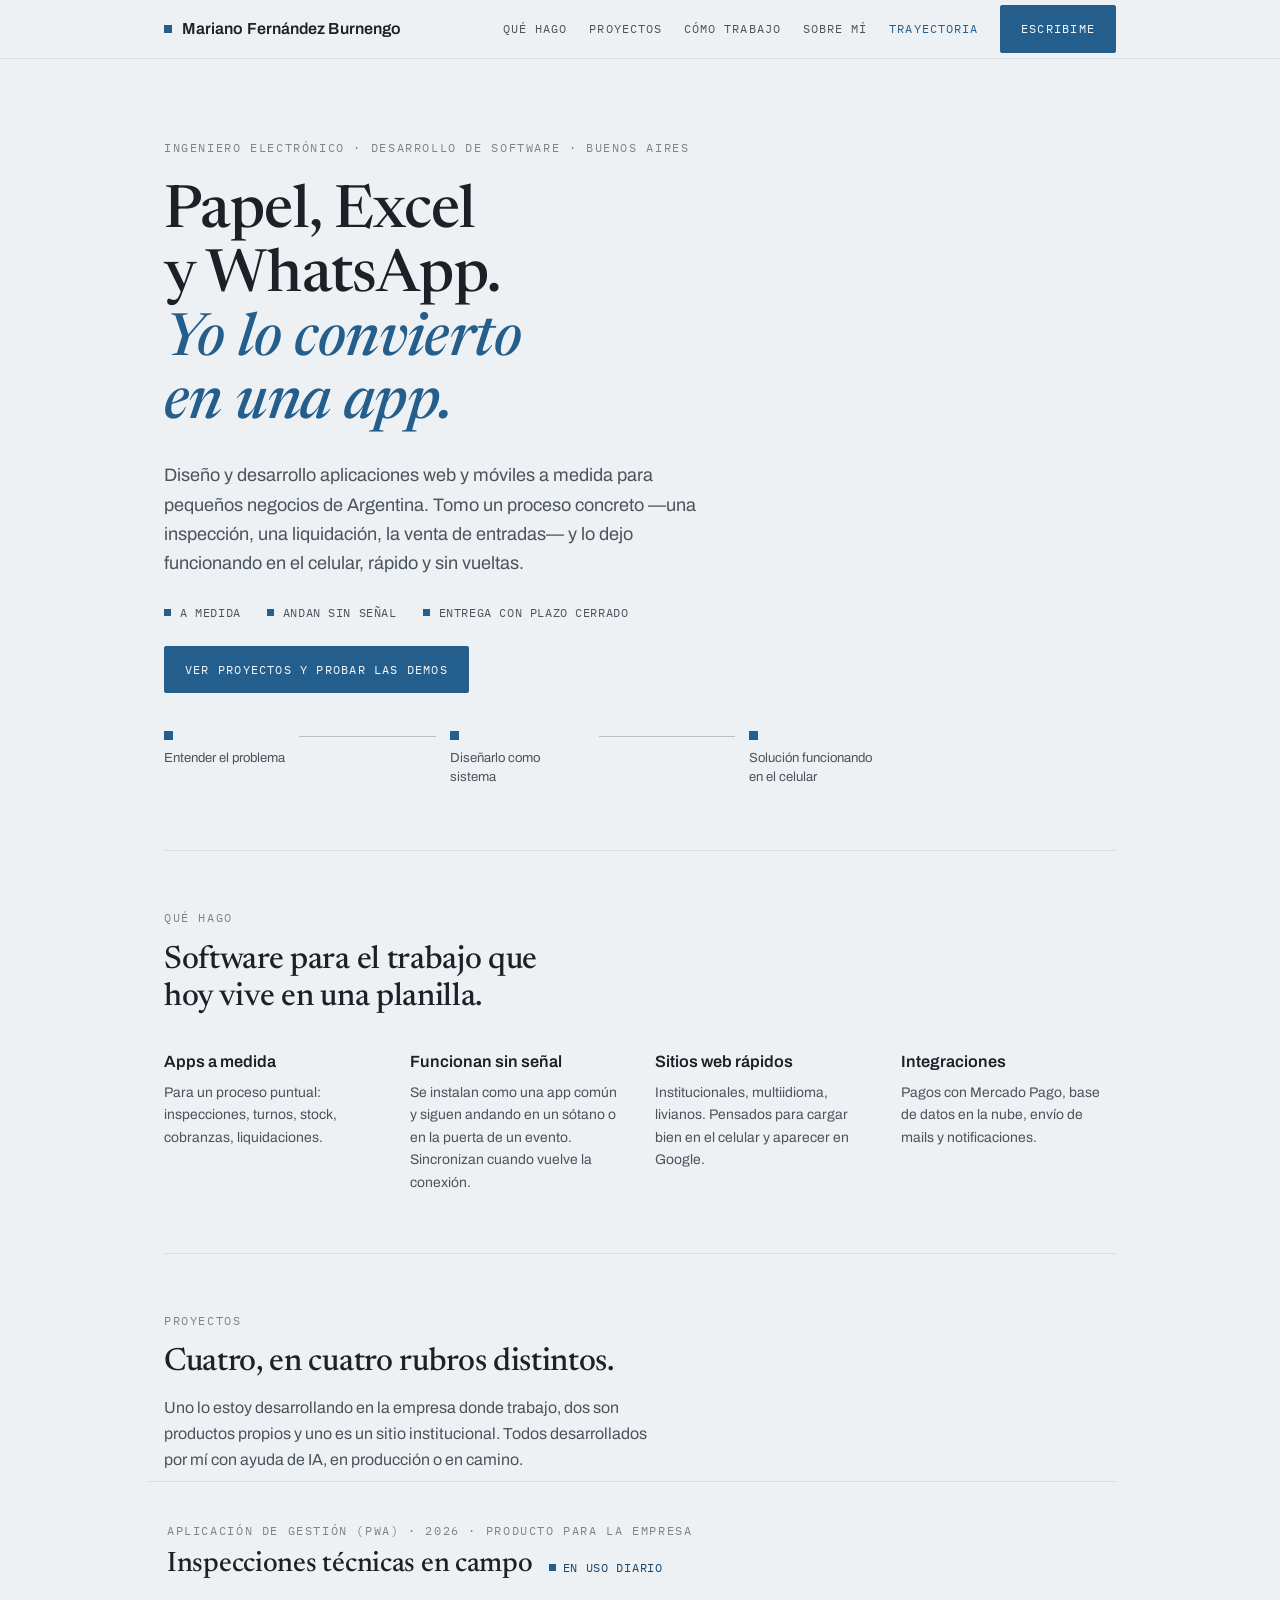
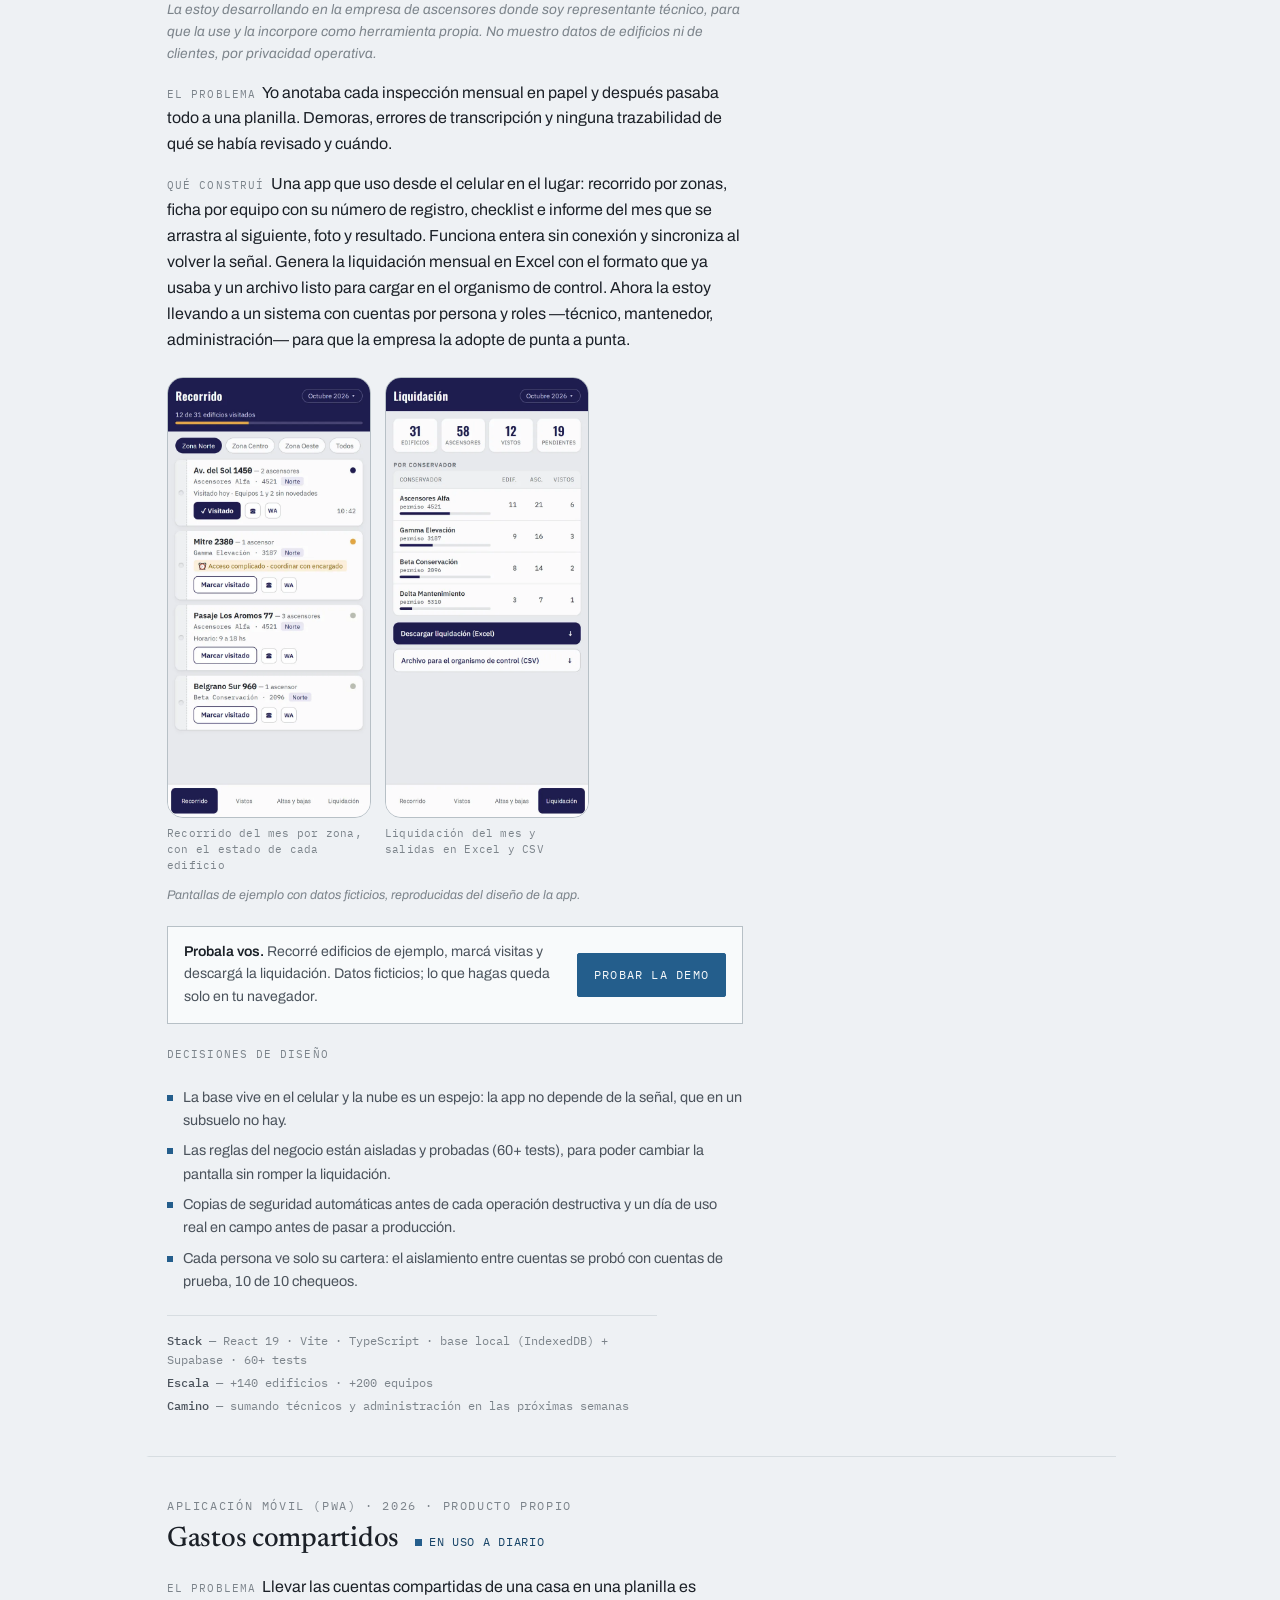
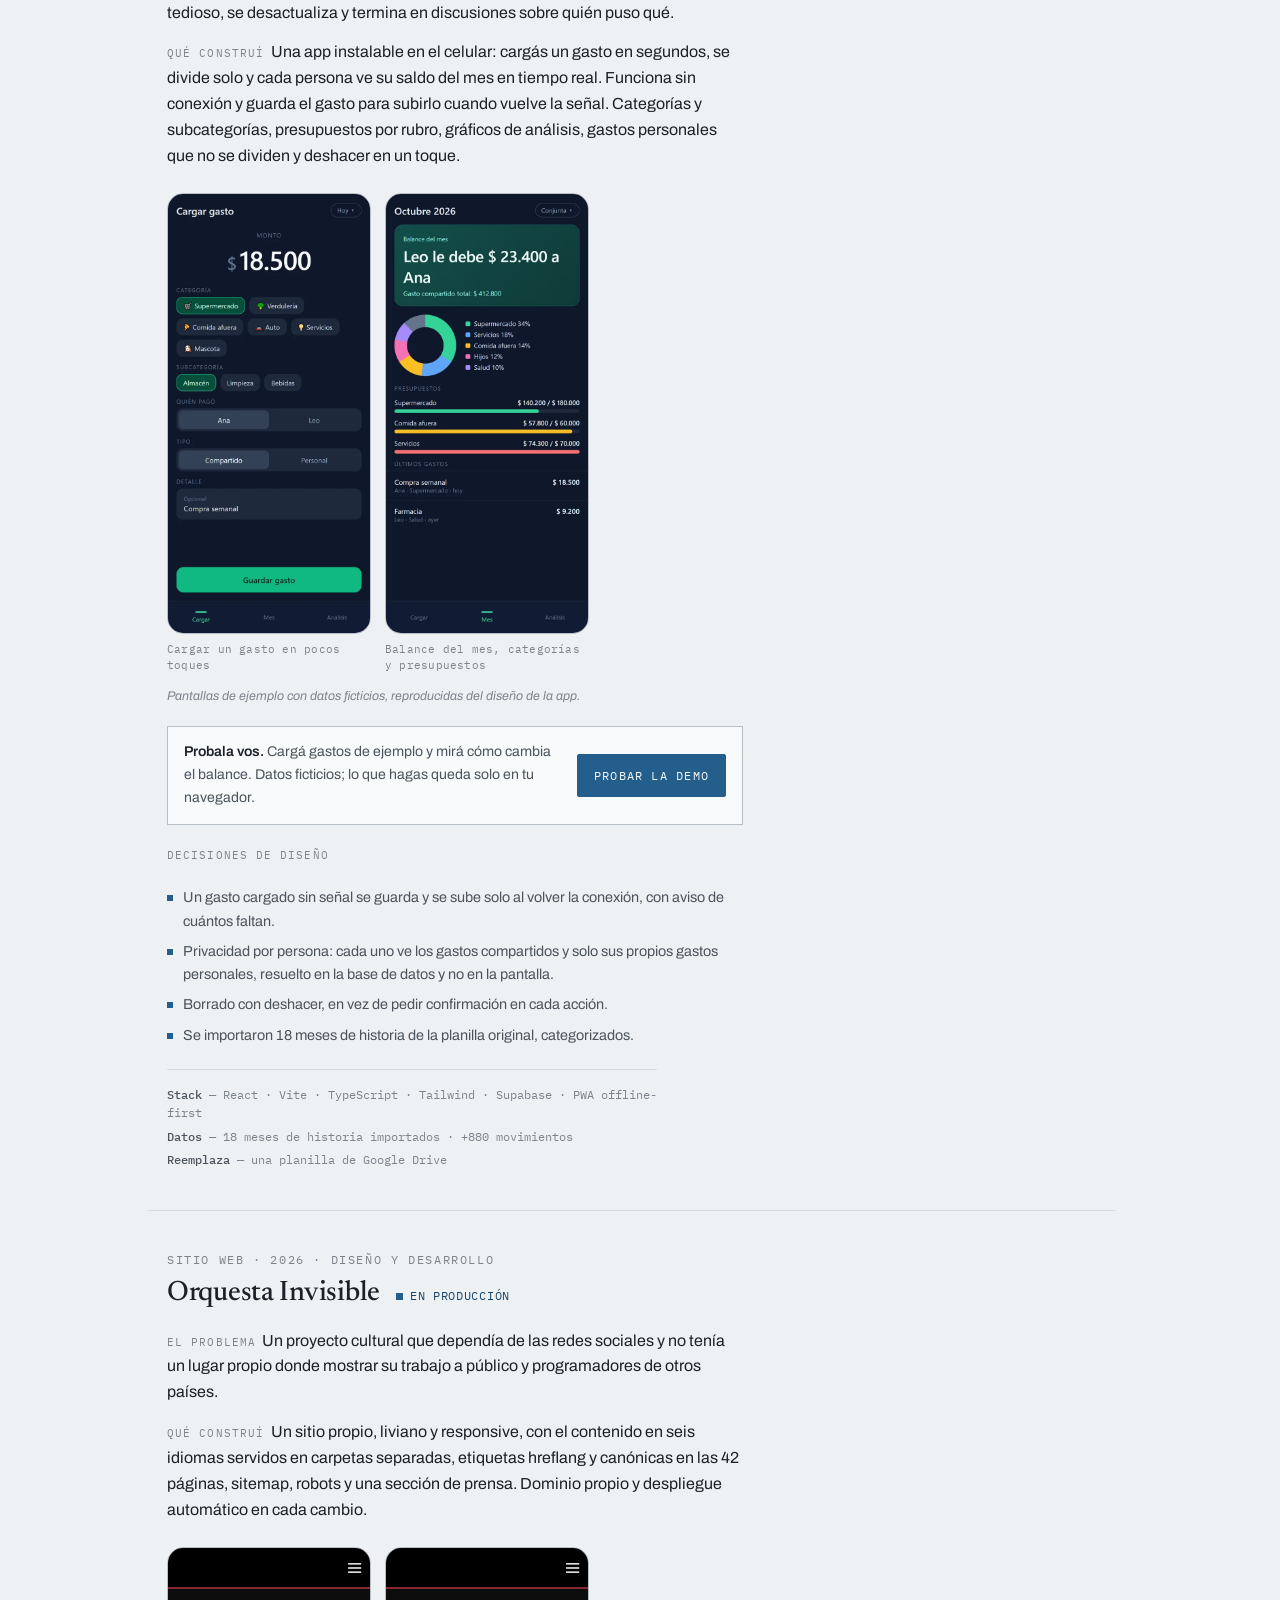
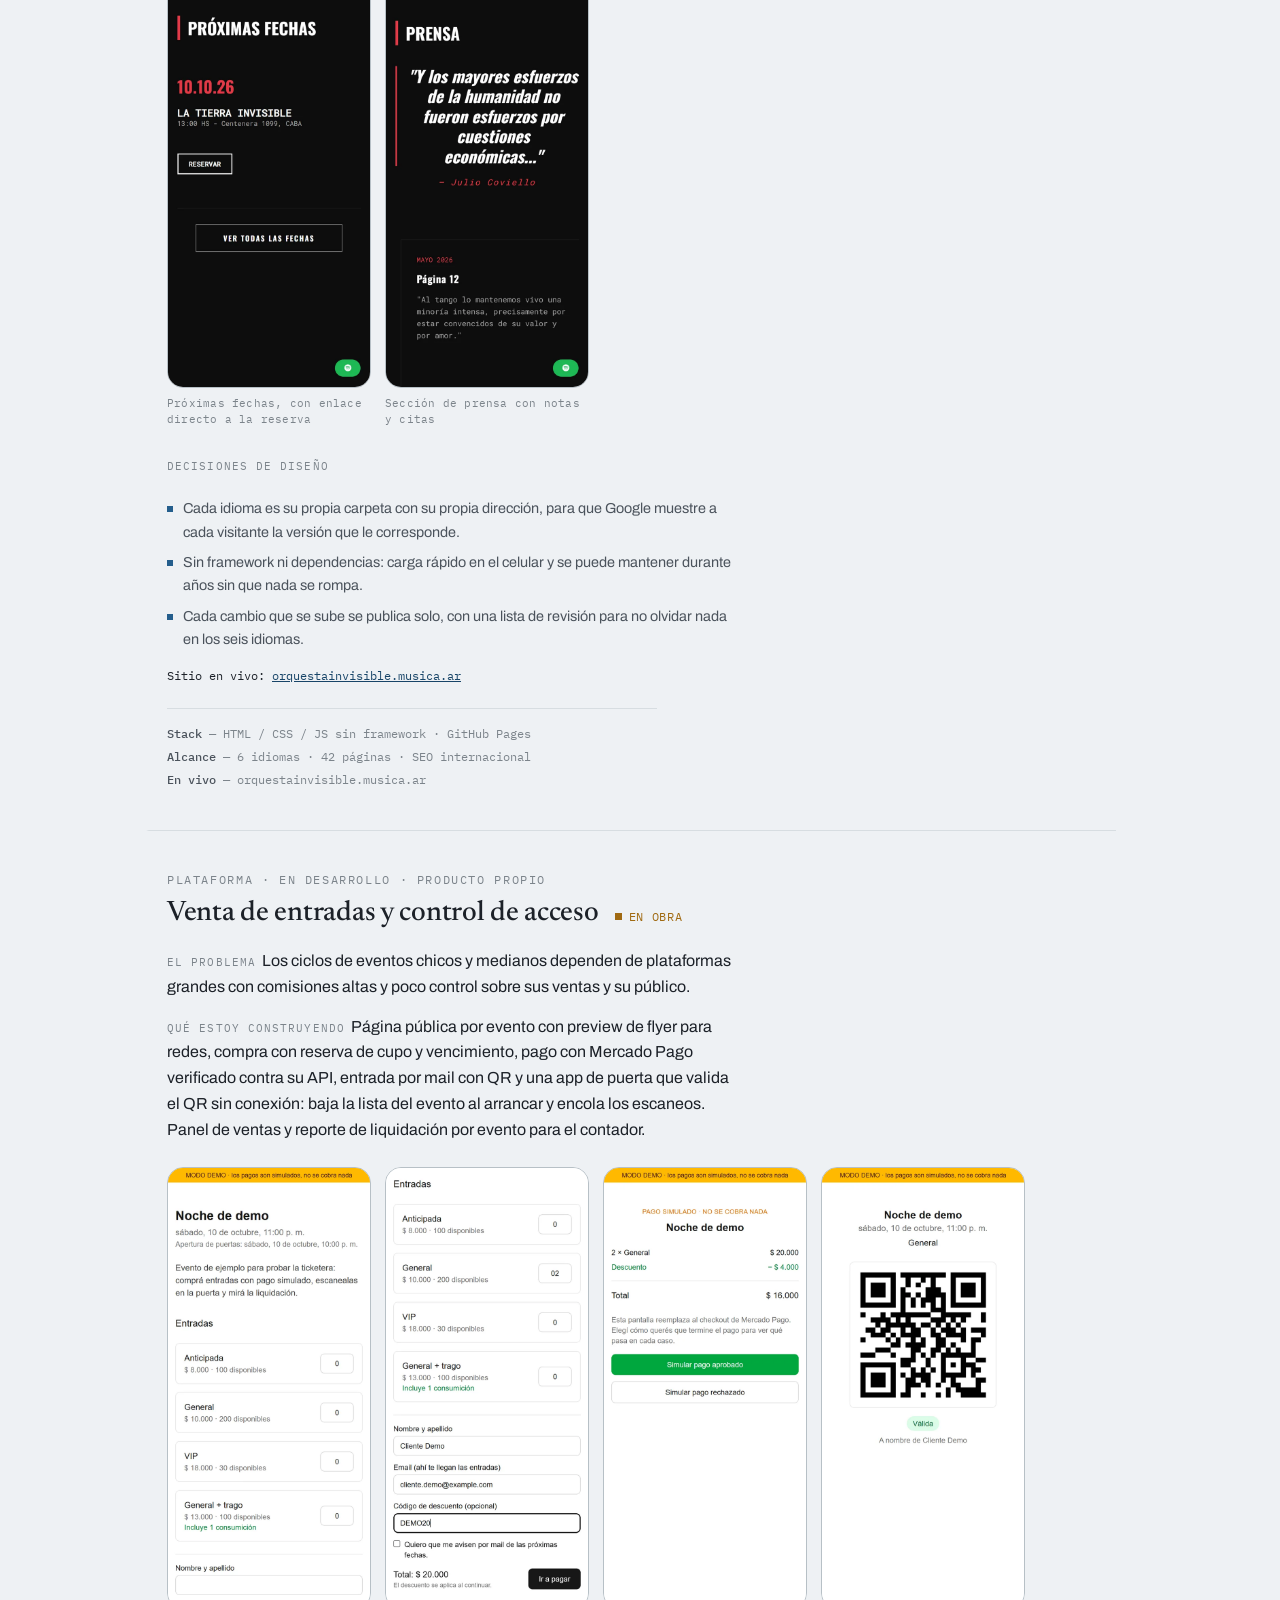
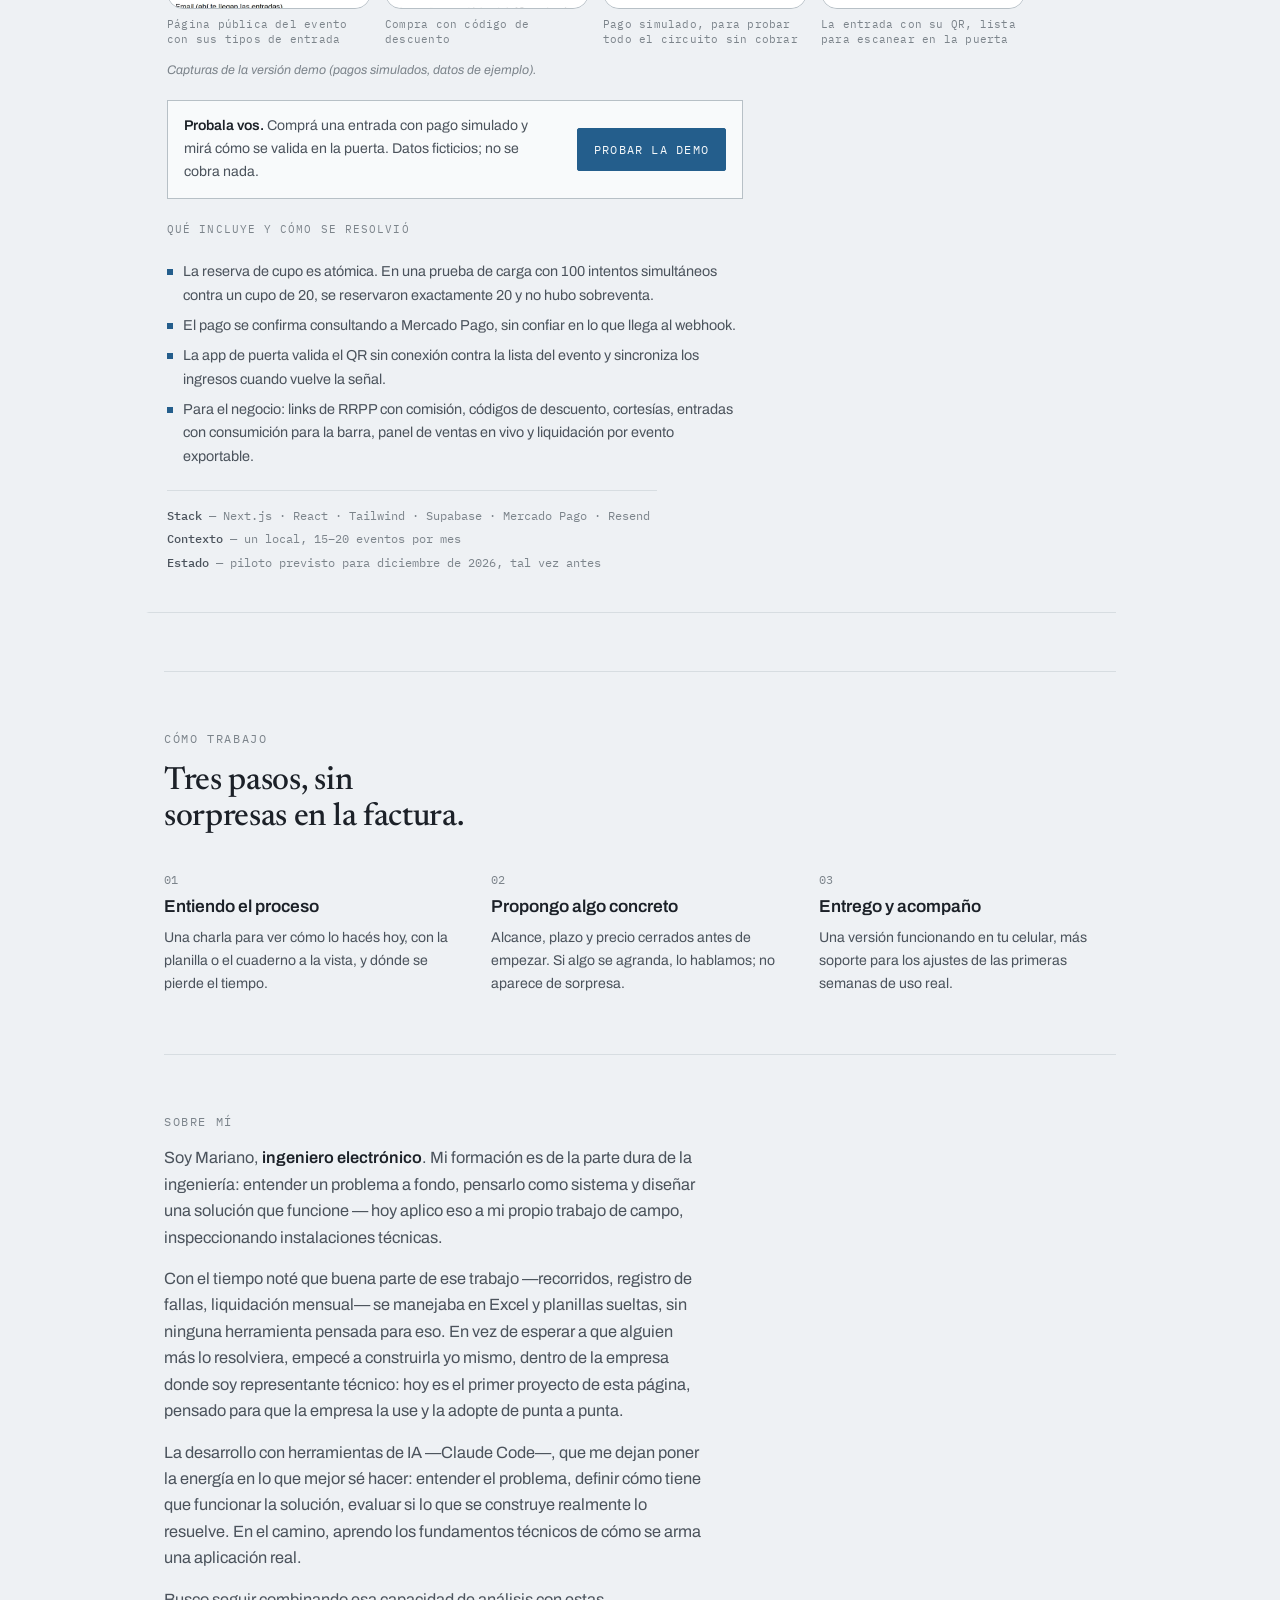
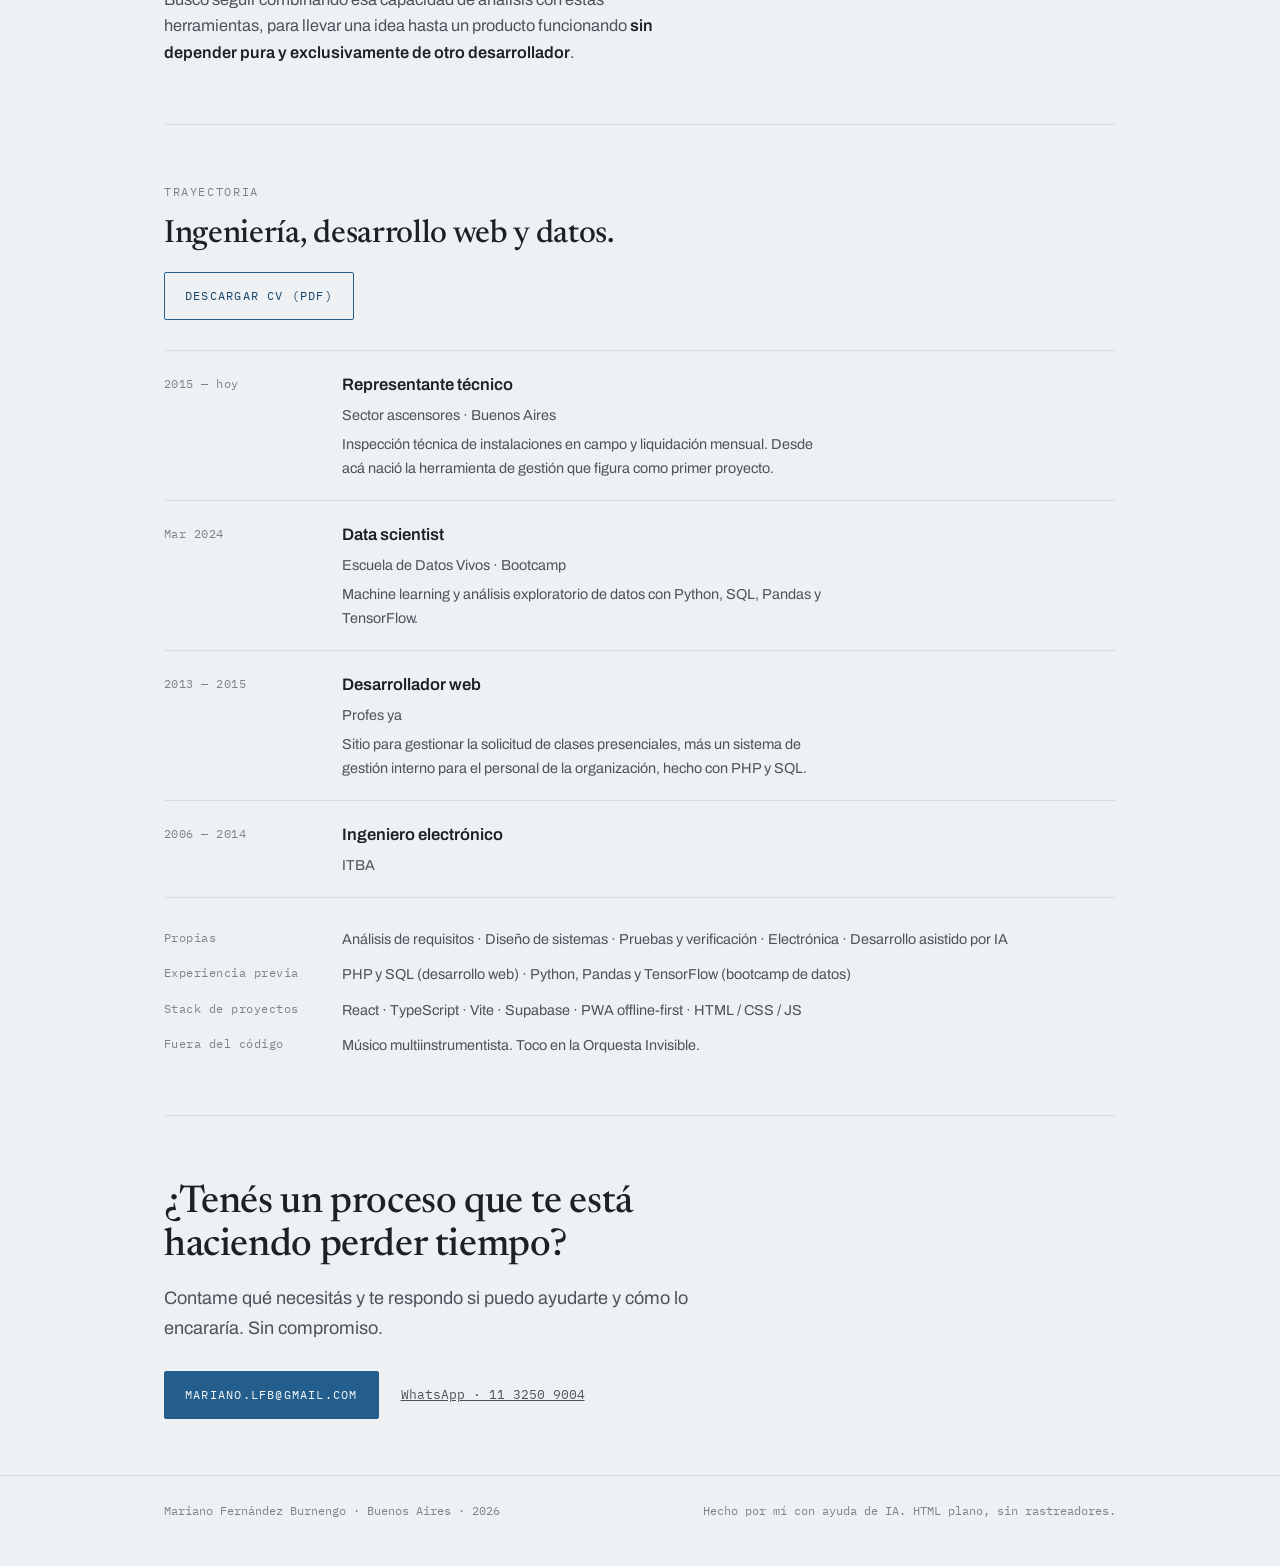
==== index.html @ 21e1d20e "Texto mas preciso sobre habilidades y uso de IA Co-Authored-By: Claude Sonnet 5.5 <noreply@anthropic" ====
<!doctype html>
<html lang="es">
<head>
<meta charset="utf-8">
<meta name="viewport" content="width=device-width, initial-scale=1">
<title>Mariano Fernández Burnengo</title>
<meta name="description" content="Mariano Fernández Burnengo, ingeniero electrónico. Aplicaciones web y móviles a medida para pequeños negocios de Argentina.">
<link rel="stylesheet" href="https://fonts.googleapis.com/css2?family=Archivo:wght@400;500;600;700&family=IBM+Plex+Mono:wght@400;500;600&family=Newsreader:ital,wght@0,400;0,500;0,600;1,400;1,500&display=swap">
<style>
  :root{
    --paper:#eef1f4;
    --paper-raised:#f8fafb;
    --ink:#1c2128;
    --ink-soft:#4b535c;
    --ink-faint:#7c848b;
    --rule:#d7dde1;
    --rule-strong:#b7c0c6;
    --accent:#245e8c;
    --accent-deep:#184568;
    --amber:#a06a12;
    --on-accent:#f5f8fa;
    --sel:rgba(36,94,140,.18);
  }
  @media (prefers-color-scheme:dark){
    :root:not([data-theme="light"]){
      --paper:#12161b;
      --paper-raised:#1a2027;
      --ink:#e7eaed;
      --ink-soft:#a7b0b7;
      --ink-faint:#748089;
      --rule:#29323b;
      --rule-strong:#3b4650;
      --accent:#72b7ec;
      --accent-deep:#9acdf3;
      --amber:#dba35c;
      --on-accent:#0e1317;
      --sel:rgba(114,183,236,.22);
    }
  }
  :root[data-theme="dark"]{
    --paper:#12161b;
    --paper-raised:#1a2027;
    --ink:#e7eaed;
    --ink-soft:#a7b0b7;
    --ink-faint:#748089;
    --rule:#29323b;
    --rule-strong:#3b4650;
    --accent:#72b7ec;
    --accent-deep:#9acdf3;
    --amber:#dba35c;
    --on-accent:#0e1317;
    --sel:rgba(114,183,236,.22);
  }

  *{box-sizing:border-box;}
  [hidden]{display:none!important;}
  html{scroll-behavior:smooth;}
  body{
    margin:0;
    background:var(--paper);
    color:var(--ink);
    font-family:"Archivo",system-ui,-apple-system,"Segoe UI",Roboto,sans-serif;
    font-size:16px;
    line-height:1.62;
    -webkit-font-smoothing:antialiased;
  }
  ::selection{background:var(--sel);}
  a{color:inherit;}
  h1,h2,h3,p{margin:0;}

  .head{
    font-family:"Newsreader",Georgia,"Times New Roman",serif;
    font-optical-sizing:auto;
    font-weight:500;
    letter-spacing:-.01em;
    text-wrap:balance;
  }
  .mono{font-family:"IBM Plex Mono",ui-monospace,SFMono-Regular,Menlo,Consolas,monospace;}
  .eyebrow{
    font-family:"IBM Plex Mono",ui-monospace,SFMono-Regular,Menlo,Consolas,monospace;
    font-size:.72rem;letter-spacing:.14em;text-transform:uppercase;
    color:var(--ink-faint);
  }

  .wrap{max-width:1000px;margin:0 auto;padding:0 24px;}

  /* header */
  .site-head{position:sticky;top:0;z-index:10;background:var(--paper);border-bottom:1px solid var(--rule);}
  .site-head .top{display:flex;align-items:center;justify-content:space-between;height:58px;gap:16px;}
  .subnav{display:none;border-top:1px solid var(--rule);}
  .subnav .wrap{display:flex;gap:6px;overflow-x:auto;scrollbar-width:none;padding-top:8px;padding-bottom:8px;}
  .subnav .wrap::-webkit-scrollbar{display:none;}
  .subnav a{
    flex:none;text-decoration:none;color:var(--ink-soft);
    font-family:"IBM Plex Mono",ui-monospace,monospace;
    font-size:.7rem;letter-spacing:.07em;text-transform:uppercase;
    padding:6px 11px;border:1px solid var(--rule);border-radius:2px;
  }
  .subnav a[aria-current="true"]{background:var(--accent);border-color:var(--accent);color:var(--on-accent);}
  .navlink[aria-current="true"]{color:var(--accent);}
  @media (max-width:860px){
    .subnav{display:block;}
    .nav .navlink{display:none;}
    section{scroll-margin-top:112px;}
  }
  .mark{
    font-weight:600;letter-spacing:.005em;font-size:1rem;
    text-decoration:none;display:flex;align-items:center;gap:10px;
  }
  .mark::before{content:"";width:8px;height:8px;background:var(--accent);flex:none;}
  .mark-short{display:none;}
  @media (max-width:520px){
    .mark-full{display:none;}
    .mark-short{display:inline;}
  }
  .nav{display:flex;align-items:center;gap:22px;}
  .navlink{
    font-family:"IBM Plex Mono",ui-monospace,monospace;
    font-size:.74rem;letter-spacing:.09em;text-transform:uppercase;
    text-decoration:none;color:var(--ink-soft);
  }
  .navlink:hover{color:var(--accent);}

  .btn{
    display:inline-block;background:var(--accent);color:var(--on-accent);
    font-family:"IBM Plex Mono",ui-monospace,monospace;
    font-size:.76rem;letter-spacing:.1em;text-transform:uppercase;
    padding:13px 20px;border-radius:2px;text-decoration:none;
    border:1px solid var(--accent);transition:background .18s,border-color .18s;
  }
  .btn:hover{background:var(--accent-deep);border-color:var(--accent-deep);}
  .btn.ghost{background:transparent;color:var(--accent-deep);}
  .btn.ghost:hover{background:transparent;border-color:var(--accent-deep);color:var(--accent);}
  a:focus-visible,.btn:focus-visible{outline:2px solid var(--accent);outline-offset:3px;}

  section{scroll-margin-top:74px;}

  /* hero */
  .hero{padding:80px 0 64px;display:flex;flex-direction:column;gap:24px;}
  .hero h1{font-size:clamp(2.3rem,5.6vw,3.7rem);line-height:1.08;max-width:17ch;}
  .hero h1 .em{
    display:block;font-style:italic;color:var(--accent);font-weight:500;
  }
  .lead{font-size:1.13rem;max-width:56ch;color:var(--ink-soft);}
  .meta{
    display:flex;flex-wrap:wrap;gap:10px 26px;
    font-family:"IBM Plex Mono",ui-monospace,monospace;
    font-size:.74rem;letter-spacing:.05em;text-transform:uppercase;
    color:var(--ink-soft);
  }
  .meta span{display:flex;align-items:center;gap:9px;}
  .meta span::before{content:"";width:7px;height:7px;background:var(--accent);flex:none;}

  .flow{display:flex;align-items:flex-start;margin-top:14px;max-width:720px;}
  .flow .node{display:flex;flex-direction:column;gap:9px;max-width:15ch;}
  .flow .node .dot{width:9px;height:9px;background:var(--accent);}
  .flow .node .label{font-size:.82rem;color:var(--ink-soft);line-height:1.4;}
  .flow .arrow{flex:1;min-width:26px;height:1px;background:var(--rule-strong);margin:5px 14px 0;}
  @media (max-width:640px){
    .flow{flex-direction:column;gap:16px;}
    .flow .arrow{width:1px;height:20px;min-width:0;margin:0 0 0 4px;}
  }

  /* generic section */
  .sec{padding:58px 0;border-top:1px solid var(--rule);}
  .sec-label{margin-bottom:14px;}
  .sec-title{font-size:clamp(1.6rem,3.2vw,2rem);line-height:1.15;max-width:26ch;}
  .sec-intro{margin-top:14px;max-width:54ch;color:var(--ink-soft);}

  /* qué hago */
  .do-grid{display:grid;grid-template-columns:repeat(4,1fr);gap:30px;margin-top:34px;}
  .do .dot{width:8px;height:8px;background:var(--accent);margin-bottom:12px;}
  .do h3{font-size:1.02rem;font-weight:600;margin-bottom:6px;}
  .do p{font-size:.87rem;color:var(--ink-soft);}

  /* proyectos */
  .files{margin-top:8px;}
  .file{
    position:relative;border-top:1px solid var(--rule);
    padding:40px 0 40px 18px;margin-left:-18px;
    border-left:3px solid transparent;
    transition:border-color .18s,background .18s;
  }
  .file:last-child{border-bottom:1px solid var(--rule);}
  .file:hover{border-left-color:var(--accent);background:var(--paper-raised);}
  .file-head{display:flex;flex-wrap:wrap;align-items:baseline;gap:10px 16px;margin:9px 0 18px;}
  .file-title{font-size:clamp(1.4rem,2.8vw,1.75rem);line-height:1.12;}
  .status{
    font-family:"IBM Plex Mono",ui-monospace,monospace;
    font-size:.72rem;letter-spacing:.06em;text-transform:uppercase;
    color:var(--accent-deep);display:inline-flex;align-items:center;gap:7px;
    white-space:nowrap;
  }
  .status::before{content:"";width:7px;height:7px;background:var(--accent);flex:none;}
  .status.obra{color:var(--amber);}
  .status.obra::before{background:var(--amber);}

  .file-narr{display:flex;flex-direction:column;gap:14px;max-width:64ch;}
  .reserved{font-size:.86rem;color:var(--ink-faint);font-style:italic;}
  .q .q-k{
    font-family:"IBM Plex Mono",ui-monospace,monospace;
    font-size:.68rem;letter-spacing:.1em;text-transform:uppercase;
    color:var(--ink-faint);margin-right:.6em;
  }
  .q p{display:inline;font-size:.96rem;color:var(--ink-soft);}

  .colophon{
    margin-top:22px;padding-top:16px;border-top:1px solid var(--rule);
    display:flex;flex-direction:column;gap:5px;
    font-family:"IBM Plex Mono",ui-monospace,monospace;
    font-size:.74rem;color:var(--ink-faint);line-height:1.55;max-width:70ch;
  }
  .colophon b{color:var(--ink-soft);font-weight:500;}

  .shots{
    display:flex;gap:14px;margin-top:24px;overflow-x:auto;padding-bottom:8px;
    scroll-snap-type:x proximity;
  }
  .shots figure{margin:0;flex:none;width:204px;scroll-snap-align:start;}
  .shots img{
    display:block;width:100%;height:auto;aspect-ratio:390/844;object-fit:cover;
    border-radius:16px;border:1px solid var(--rule-strong);background:var(--paper-raised);
  }
  .shots figcaption{
    margin-top:8px;font-family:"IBM Plex Mono",ui-monospace,monospace;
    font-size:.68rem;line-height:1.45;color:var(--ink-faint);letter-spacing:.02em;
  }
  .shots-note{margin-top:4px;font-size:.78rem;color:var(--ink-faint);font-style:italic;}
  .decisions{margin:22px 0 0;padding:0;list-style:none;display:flex;flex-direction:column;gap:7px;max-width:64ch;}
  .decisions-k{
    font-family:"IBM Plex Mono",ui-monospace,monospace;font-size:.68rem;
    letter-spacing:.1em;text-transform:uppercase;color:var(--ink-faint);margin-top:22px;
  }
  .decisions li{position:relative;padding-left:16px;font-size:.9rem;color:var(--ink-soft);}
  .decisions li::before{content:"";position:absolute;left:0;top:.62em;width:6px;height:6px;background:var(--accent);}
  .demo{
    margin-top:20px;display:flex;flex-wrap:wrap;align-items:center;gap:12px 20px;
    padding:14px 16px;border:1px solid var(--rule-strong);background:var(--paper-raised);max-width:64ch;
  }
  .demo-txt{flex:1 1 260px;font-size:.88rem;color:var(--ink-soft);}
  .demo-txt b{color:var(--ink);font-weight:600;}
  .demo .btn{padding:11px 16px;}
  .demo.pendiente .btn{background:transparent;border-color:var(--rule-strong);color:var(--ink-faint);pointer-events:none;}
  .file-link{margin-top:14px;font-family:"IBM Plex Mono",ui-monospace,monospace;font-size:.78rem;}
  .file-link a{color:var(--accent-deep);}

  /* proceso */
  .steps{display:grid;grid-template-columns:repeat(3,1fr);gap:30px;margin-top:34px;}
  .step .dot{width:8px;height:8px;background:var(--accent);margin-bottom:12px;}
  .step-n{font-family:"IBM Plex Mono",ui-monospace,monospace;font-size:.74rem;color:var(--ink-faint);display:block;margin-bottom:4px;}
  .step h3{font-size:1.08rem;font-weight:600;margin-bottom:6px;}
  .step p{font-size:.88rem;color:var(--ink-soft);}

  /* sobre mí */
  .about{max-width:60ch;font-size:1.02rem;color:var(--ink-soft);display:flex;flex-direction:column;gap:15px;}
  .about strong{color:var(--ink);font-weight:600;}

  /* trayectoria */
  .cv{list-style:none;margin:30px 0 0;padding:0;display:flex;flex-direction:column;}
  .cv li{
    display:grid;grid-template-columns:150px 1fr;gap:6px 28px;
    padding:20px 0;border-top:1px solid var(--rule);
  }
  .cv li:last-child{border-bottom:1px solid var(--rule);}
  .cv-date{
    font-family:"IBM Plex Mono",ui-monospace,monospace;
    font-size:.74rem;letter-spacing:.04em;color:var(--ink-faint);padding-top:.25em;
  }
  .cv h3{font-size:1.04rem;font-weight:600;}
  .cv-org{font-size:.9rem;color:var(--ink-soft);}
  .cv p{margin-top:6px;font-size:.9rem;color:var(--ink-soft);max-width:62ch;}
  .cv-dl{margin-top:20px;}
  .skills{margin-top:30px;display:flex;flex-direction:column;gap:12px;}
  .skills-row{display:grid;grid-template-columns:150px 1fr;gap:6px 28px;}
  .skills-row .cv-date{padding-top:0;}
  .skills-row span:last-child{font-size:.9rem;color:var(--ink-soft);}
  @media (max-width:600px){
    .cv li,.skills-row{grid-template-columns:1fr;}
  }

  /* contacto */
  .contact{padding:66px 0 8px;border-top:1px solid var(--rule);}
  .contact h2{font-size:clamp(1.75rem,3.8vw,2.4rem);line-height:1.12;max-width:22ch;}
  .contact .lead{margin-top:16px;}
  .contact-actions{display:flex;flex-wrap:wrap;align-items:center;gap:16px 22px;margin-top:28px;}
  .wa{font-family:"IBM Plex Mono",ui-monospace,monospace;font-size:.82rem;color:var(--ink-soft);}
  .todo{text-decoration:underline dotted var(--amber);text-underline-offset:3px;color:var(--amber);}


  .site-foot{border-top:1px solid var(--rule);margin-top:48px;padding:26px 0 46px;
    font-family:"IBM Plex Mono",ui-monospace,monospace;font-size:.72rem;color:var(--ink-faint);}
  .site-foot .wrap{display:flex;justify-content:space-between;flex-wrap:wrap;gap:10px;}

  @media (max-width:860px){
    .steps{grid-template-columns:1fr;}
    .do-grid{grid-template-columns:1fr 1fr;}
  }
  @media (max-width:600px){
    .hero{padding:52px 0 44px;}
    .do-grid{grid-template-columns:1fr;}
    .nav .navlink{display:none;}
    .file{margin-left:0;padding-left:16px;}
  }
  @media (prefers-reduced-motion:reduce){
    html{scroll-behavior:auto;}
    *{transition:none!important;}
  }
</style>
</head>
<body>

<header class="site-head">
  <div class="wrap top">
    <a class="mark" href="#top"><span class="mark-full">Mariano Fernández Burnengo</span><span class="mark-short">Mariano F. Burnengo</span></a>
    <nav class="nav" aria-label="Secciones">
      <a class="navlink" href="#que-hago">Qué hago</a>
      <a class="navlink" href="#proyectos">Proyectos</a>
      <a class="navlink" href="#proceso">Cómo trabajo</a>
      <a class="navlink" href="#sobre-mi">Sobre mí</a>
      <a class="navlink" href="#trayectoria">Trayectoria</a>
      <a class="btn" href="#contacto">Escribime</a>
    </nav>
  </div>
  <nav class="subnav" aria-label="Índice de secciones">
    <div class="wrap">
      <a href="#que-hago">Qué hago</a>
      <a href="#proyectos">Proyectos</a>
      <a href="#proceso">Cómo trabajo</a>
      <a href="#sobre-mi">Sobre mí</a>
      <a href="#trayectoria">Trayectoria</a>
      <a href="#contacto">Contacto</a>
    </div>
  </nav>
</header>

<main class="wrap" id="top">

  <section class="hero">
    <p class="eyebrow">Ingeniero electrónico · Desarrollo de software · Buenos Aires</p>
    <h1 class="head">Papel, Excel y WhatsApp.<span class="em">Yo lo convierto en una app.</span></h1>
    <p class="lead">Diseño y desarrollo aplicaciones web y móviles a medida para pequeños negocios de Argentina. Tomo un proceso concreto —una inspección, una liquidación, la venta de entradas— y lo dejo funcionando en el celular, rápido y sin vueltas.</p>
    <div class="meta">
      <span>A medida</span>
      <span>Andan sin señal</span>
      <span>Entrega con plazo cerrado</span>
    </div>
    <div><a class="btn" id="cta-proyectos" href="#proyectos">Ver proyectos</a></div>
    <div class="flow" aria-label="Cómo pienso un proyecto">
      <div class="node"><span class="dot"></span><span class="label">Entender el problema</span></div>
      <div class="arrow"></div>
      <div class="node"><span class="dot"></span><span class="label">Diseñarlo como sistema</span></div>
      <div class="arrow"></div>
      <div class="node"><span class="dot"></span><span class="label">Solución funcionando en el celular</span></div>
    </div>
  </section>

  <section class="sec" id="que-hago">
    <p class="eyebrow sec-label">Qué hago</p>
    <h2 class="sec-title head">Software para el trabajo que hoy vive en una planilla.</h2>
    <div class="do-grid">
      <div class="do">
        <span class="dot"></span>
        <h3>Apps a medida</h3>
        <p>Para un proceso puntual: inspecciones, turnos, stock, cobranzas, liquidaciones.</p>
      </div>
      <div class="do">
        <span class="dot"></span>
        <h3>Funcionan sin señal</h3>
        <p>Se instalan como una app común y siguen andando en un sótano o en la puerta de un evento. Sincronizan cuando vuelve la conexión.</p>
      </div>
      <div class="do">
        <span class="dot"></span>
        <h3>Sitios web rápidos</h3>
        <p>Institucionales, multiidioma, livianos. Pensados para cargar bien en el celular y aparecer en Google.</p>
      </div>
      <div class="do">
        <span class="dot"></span>
        <h3>Integraciones</h3>
        <p>Pagos con Mercado Pago, base de datos en la nube, envío de mails y notificaciones.</p>
      </div>
    </div>
  </section>

  <section class="sec" id="proyectos">
    <p class="eyebrow sec-label">Proyectos</p>
    <h2 class="sec-title head">Cuatro, en cuatro rubros distintos.</h2>
    <p class="sec-intro">Uno lo estoy desarrollando en la empresa donde trabajo, dos son productos propios y uno es un sitio institucional. Todos desarrollados por mí con ayuda de IA, en producción o en camino.</p>

    <div class="files">

      <article class="file">
        <p class="eyebrow">Aplicación de gestión (PWA) · 2026 · Producto para la empresa</p>
        <div class="file-head">
          <h3 class="file-title head">Inspecciones técnicas en campo</h3>
          <span class="status">En uso diario</span>
        </div>
        <div class="file-narr">
          <p class="reserved">La estoy desarrollando en la empresa de ascensores donde soy representante técnico, para que la use y la incorpore como herramienta propia. No muestro datos de edificios ni de clientes, por privacidad operativa.</p>
          <p class="q"><span class="q-k">El problema</span>Yo anotaba cada inspección mensual en papel y después pasaba todo a una planilla. Demoras, errores de transcripción y ninguna trazabilidad de qué se había revisado y cuándo.</p>
          <p class="q"><span class="q-k">Qué construí</span>Una app que uso desde el celular en el lugar: recorrido por zonas, ficha por equipo con su número de registro, checklist e informe del mes que se arrastra al siguiente, foto y resultado. Funciona entera sin conexión y sincroniza al volver la señal. Genera la liquidación mensual en Excel con el formato que ya usaba y un archivo listo para cargar en el organismo de control. Ahora la estoy llevando a un sistema con cuentas por persona y roles —técnico, mantenedor, administración— para que la empresa la adopte de punta a punta.</p>
        </div>
        <div class="shots" role="group" aria-label="Pantallas de la app de inspecciones">
          <figure><img src="img/inspecciones-1-recorrido.webp" width="390" height="844" loading="lazy" alt="Pantalla Recorrido: lista de edificios por zona con estado de visita"><figcaption>Recorrido del mes por zona, con el estado de cada edificio</figcaption></figure>
          <figure><img src="img/inspecciones-2-liquidacion.webp" width="390" height="844" loading="lazy" alt="Pantalla Liquidación: totales del mes y detalle por conservador"><figcaption>Liquidación del mes y salidas en Excel y CSV</figcaption></figure>
        </div>
        <p class="shots-note">Pantallas de ejemplo con datos ficticios, reproducidas del diseño de la app.</p>
        <div class="demo pendiente" data-demo="inspecciones">
          <p class="demo-txt"><b>Probala vos.</b> Recorré edificios de ejemplo, marcá visitas y descargá la liquidación. Datos ficticios; lo que hagas queda solo en tu navegador.</p>
          <a class="btn" href="#proyectos">Demo en preparación</a>
        </div>
        <p class="decisions-k">Decisiones de diseño</p>
        <ul class="decisions">
          <li>La base vive en el celular y la nube es un espejo: la app no depende de la señal, que en un subsuelo no hay.</li>
          <li>Las reglas del negocio están aisladas y probadas (60+ tests), para poder cambiar la pantalla sin romper la liquidación.</li>
          <li>Copias de seguridad automáticas antes de cada operación destructiva y un día de uso real en campo antes de pasar a producción.</li>
          <li>Cada persona ve solo su cartera: el aislamiento entre cuentas se probó con cuentas de prueba, 10 de 10 chequeos.</li>
        </ul>
        <div class="colophon">
          <div><b>Stack</b> — React 19 · Vite · TypeScript · base local (IndexedDB) + Supabase · 60+ tests</div>
          <div><b>Escala</b> — +140 edificios · +200 equipos</div>
          <div><b>Camino</b> — sumando técnicos y administración en las próximas semanas</div>
        </div>
      </article>

      <article class="file">
        <p class="eyebrow">Aplicación móvil (PWA) · 2026 · Producto propio</p>
        <div class="file-head">
          <h3 class="file-title head">Gastos compartidos</h3>
          <span class="status">En uso a diario</span>
        </div>
        <div class="file-narr">
          <p class="q"><span class="q-k">El problema</span>Llevar las cuentas compartidas de una casa en una planilla es tedioso, se desactualiza y termina en discusiones sobre quién puso qué.</p>
          <p class="q"><span class="q-k">Qué construí</span>Una app instalable en el celular: cargás un gasto en segundos, se divide solo y cada persona ve su saldo del mes en tiempo real. Funciona sin conexión y guarda el gasto para subirlo cuando vuelve la señal. Categorías y subcategorías, presupuestos por rubro, gráficos de análisis, gastos personales que no se dividen y deshacer en un toque.</p>
        </div>
        <div class="shots" role="group" aria-label="Pantallas de la app de gastos">
          <figure><img src="img/gastos-1-cargar.webp" width="390" height="844" loading="lazy" alt="Pantalla Cargar gasto: monto, categoría, quién pagó y tipo"><figcaption>Cargar un gasto en pocos toques</figcaption></figure>
          <figure><img src="img/gastos-2-mes.webp" width="390" height="844" loading="lazy" alt="Pantalla Mes: balance, gráfico por categoría y presupuestos"><figcaption>Balance del mes, categorías y presupuestos</figcaption></figure>
        </div>
        <p class="shots-note">Pantallas de ejemplo con datos ficticios, reproducidas del diseño de la app.</p>
        <div class="demo pendiente" data-demo="gastos">
          <p class="demo-txt"><b>Probala vos.</b> Cargá gastos de ejemplo y mirá cómo cambia el balance. Datos ficticios; lo que hagas queda solo en tu navegador.</p>
          <a class="btn" href="#proyectos">Demo en preparación</a>
        </div>
        <p class="decisions-k">Decisiones de diseño</p>
        <ul class="decisions">
          <li>Un gasto cargado sin señal se guarda y se sube solo al volver la conexión, con aviso de cuántos faltan.</li>
          <li>Privacidad por persona: cada uno ve los gastos compartidos y solo sus propios gastos personales, resuelto en la base de datos y no en la pantalla.</li>
          <li>Borrado con deshacer, en vez de pedir confirmación en cada acción.</li>
          <li>Se importaron 18 meses de historia de la planilla original, categorizados.</li>
        </ul>
        <div class="colophon">
          <div><b>Stack</b> — React · Vite · TypeScript · Tailwind · Supabase · PWA offline-first</div>
          <div><b>Datos</b> — 18 meses de historia importados · +880 movimientos</div>
          <div><b>Reemplaza</b> — una planilla de Google Drive</div>
        </div>
      </article>

      <article class="file">
        <p class="eyebrow">Sitio web · 2026 · Diseño y desarrollo</p>
        <div class="file-head">
          <h3 class="file-title head">Orquesta Invisible</h3>
          <span class="status">En producción</span>
        </div>
        <div class="file-narr">
          <p class="q"><span class="q-k">El problema</span>Un proyecto cultural que dependía de las redes sociales y no tenía un lugar propio donde mostrar su trabajo a público y programadores de otros países.</p>
          <p class="q"><span class="q-k">Qué construí</span>Un sitio propio, liviano y responsive, con el contenido en seis idiomas servidos en carpetas separadas, etiquetas hreflang y canónicas en las 42 páginas, sitemap, robots y una sección de prensa. Dominio propio y despliegue automático en cada cambio.</p>
        </div>
        <div class="shots" role="group" aria-label="Pantallas del sitio de la Orquesta Invisible">
          <figure><img src="img/orquesta-1-fechas.webp" width="390" height="844" loading="lazy" alt="Sección Próximas fechas del sitio, en celular"><figcaption>Próximas fechas, con enlace directo a la reserva</figcaption></figure>
          <figure><img src="img/orquesta-2-prensa.webp" width="390" height="844" loading="lazy" alt="Sección Prensa del sitio, en celular"><figcaption>Sección de prensa con notas y citas</figcaption></figure>
        </div>
        <p class="decisions-k">Decisiones de diseño</p>
        <ul class="decisions">
          <li>Cada idioma es su propia carpeta con su propia dirección, para que Google muestre a cada visitante la versión que le corresponde.</li>
          <li>Sin framework ni dependencias: carga rápido en el celular y se puede mantener durante años sin que nada se rompa.</li>
          <li>Cada cambio que se sube se publica solo, con una lista de revisión para no olvidar nada en los seis idiomas.</li>
        </ul>
        <p class="file-link">Sitio en vivo: <a href="https://www.orquestainvisible.musica.ar/" rel="noopener">orquestainvisible.musica.ar</a></p>
        <div class="colophon">
          <div><b>Stack</b> — HTML / CSS / JS sin framework · GitHub Pages</div>
          <div><b>Alcance</b> — 6 idiomas · 42 páginas · SEO internacional</div>
          <div><b>En vivo</b> — orquestainvisible.musica.ar</div>
        </div>
      </article>

      <article class="file">
        <p class="eyebrow">Plataforma · En desarrollo · Producto propio</p>
        <div class="file-head">
          <h3 class="file-title head">Venta de entradas y control de acceso</h3>
          <span class="status obra">En obra</span>
        </div>
        <div class="file-narr">
          <p class="q"><span class="q-k">El problema</span>Los ciclos de eventos chicos y medianos dependen de plataformas grandes con comisiones altas y poco control sobre sus ventas y su público.</p>
          <p class="q"><span class="q-k">Qué estoy construyendo</span>Página pública por evento con preview de flyer para redes, compra con reserva de cupo y vencimiento, pago con Mercado Pago verificado contra su API, entrada por mail con QR y una app de puerta que valida el QR sin conexión: baja la lista del evento al arrancar y encola los escaneos. Panel de ventas y reporte de liquidación por evento para el contador.</p>
        </div>
        <div class="shots" role="group" aria-label="Pantallas de la plataforma de venta de entradas">
          <figure><img src="img/ticketera-2-evento.webp" width="390" height="844" loading="lazy" alt="Página de un evento con los tipos de entrada y su disponibilidad"><figcaption>Página pública del evento con sus tipos de entrada</figcaption></figure>
          <figure><img src="img/ticketera-3-compra.webp" width="390" height="844" loading="lazy" alt="Formulario de compra con código de descuento aplicado"><figcaption>Compra con código de descuento</figcaption></figure>
          <figure><img src="img/ticketera-4-pago-demo.webp" width="390" height="844" loading="lazy" alt="Pantalla de pago simulada en modo demo"><figcaption>Pago simulado, para probar todo el circuito sin cobrar</figcaption></figure>
          <figure><img src="img/ticketera-6-entrada.webp" width="390" height="844" loading="lazy" alt="Entrada con código QR válido"><figcaption>La entrada con su QR, lista para escanear en la puerta</figcaption></figure>
        </div>
        <p class="shots-note">Capturas de la versión demo (pagos simulados, datos de ejemplo).</p>
        <div class="demo pendiente" data-demo="ticketera">
          <p class="demo-txt"><b>Probala vos.</b> Comprá una entrada con pago simulado y mirá cómo se valida en la puerta. Datos ficticios; no se cobra nada.</p>
          <a class="btn" href="#proyectos">Demo en preparación</a>
        </div>
        <p class="decisions-k">Qué incluye y cómo se resolvió</p>
        <ul class="decisions">
          <li>La reserva de cupo es atómica. En una prueba de carga con 100 intentos simultáneos contra un cupo de 20, se reservaron exactamente 20 y no hubo sobreventa.</li>
          <li>El pago se confirma consultando a Mercado Pago, sin confiar en lo que llega al webhook.</li>
          <li>La app de puerta valida el QR sin conexión contra la lista del evento y sincroniza los ingresos cuando vuelve la señal.</li>
          <li>Para el negocio: links de RRPP con comisión, códigos de descuento, cortesías, entradas con consumición para la barra, panel de ventas en vivo y liquidación por evento exportable.</li>
        </ul>
        <div class="colophon">
          <div><b>Stack</b> — Next.js · React · Tailwind · Supabase · Mercado Pago · Resend</div>
          <div><b>Contexto</b> — un local, 15–20 eventos por mes</div>
          <div><b>Estado</b> — piloto previsto para diciembre de 2026, tal vez antes</div>
        </div>
      </article>

    </div>
  </section>

  <section class="sec" id="proceso">
    <p class="eyebrow sec-label">Cómo trabajo</p>
    <h2 class="sec-title head">Tres pasos, sin sorpresas en la factura.</h2>
    <div class="steps">
      <div class="step">
        <span class="dot"></span>
        <span class="step-n">01</span>
        <h3>Entiendo el proceso</h3>
        <p>Una charla para ver cómo lo hacés hoy, con la planilla o el cuaderno a la vista, y dónde se pierde el tiempo.</p>
      </div>
      <div class="step">
        <span class="dot"></span>
        <span class="step-n">02</span>
        <h3>Propongo algo concreto</h3>
        <p>Alcance, plazo y precio cerrados antes de empezar. Si algo se agranda, lo hablamos; no aparece de sorpresa.</p>
      </div>
      <div class="step">
        <span class="dot"></span>
        <span class="step-n">03</span>
        <h3>Entrego y acompaño</h3>
        <p>Una versión funcionando en tu celular, más soporte para los ajustes de las primeras semanas de uso real.</p>
      </div>
    </div>
  </section>

  <section class="sec" id="sobre-mi">
    <p class="eyebrow sec-label">Sobre mí</p>
    <div class="about">
      <p>Soy Mariano, <strong>ingeniero electrónico</strong>. Mi formación es de la parte dura de la ingeniería: entender un problema a fondo, pensarlo como sistema y diseñar una solución que funcione — hoy aplico eso a mi propio trabajo de campo, inspeccionando instalaciones técnicas.</p>
      <p>Con el tiempo noté que buena parte de ese trabajo —recorridos, registro de fallas, liquidación mensual— se manejaba en Excel y planillas sueltas, sin ninguna herramienta pensada para eso. En vez de esperar a que alguien más lo resolviera, empecé a construirla yo mismo, dentro de la empresa donde soy representante técnico: hoy es el primer proyecto de esta página, pensado para que la empresa la use y la adopte de punta a punta.</p>
      <p>La desarrollo con herramientas de IA —Claude Code—, que me dejan poner la energía en lo que mejor sé hacer: entender el problema, definir cómo tiene que funcionar la solución, evaluar si lo que se construye realmente lo resuelve. En el camino, aprendo los fundamentos técnicos de cómo se arma una aplicación real.</p>
      <p>Busco seguir combinando esa capacidad de análisis con estas herramientas, para llevar una idea hasta un producto funcionando <strong>sin depender pura y exclusivamente de otro desarrollador</strong>.</p>
    </div>
  </section>

  <section class="sec" id="trayectoria">
    <p class="eyebrow sec-label">Trayectoria</p>
    <h2 class="sec-title head">Ingeniería, desarrollo web y datos.</h2>
    <p class="cv-dl"><a class="btn ghost" href="Mariano-Fernandez-Burnengo-CV.pdf" download>Descargar CV (PDF)</a></p>
    <ol class="cv">
      <li>
        <span class="cv-date">2015 — hoy</span>
        <div>
          <h3>Representante técnico</h3>
          <p class="cv-org">Sector ascensores · Buenos Aires</p>
          <p>Inspección técnica de instalaciones en campo y liquidación mensual. Desde acá nació la herramienta de gestión que figura como primer proyecto.</p>
        </div>
      </li>
      <li>
        <span class="cv-date">Mar 2024</span>
        <div>
          <h3>Data scientist</h3>
          <p class="cv-org">Escuela de Datos Vivos · Bootcamp</p>
          <p>Machine learning y análisis exploratorio de datos con Python, SQL, Pandas y TensorFlow.</p>
        </div>
      </li>
      <li>
        <span class="cv-date">2013 — 2015</span>
        <div>
          <h3>Desarrollador web</h3>
          <p class="cv-org">Profes ya</p>
          <p>Sitio para gestionar la solicitud de clases presenciales, más un sistema de gestión interno para el personal de la organización, hecho con PHP y SQL.</p>
        </div>
      </li>
      <li>
        <span class="cv-date">2006 — 2014</span>
        <div>
          <h3>Ingeniero electrónico</h3>
          <p class="cv-org">ITBA</p>
        </div>
      </li>
    </ol>
    <div class="skills">
      <div class="skills-row"><span class="cv-date">Propias</span><span>Análisis de requisitos · Diseño de sistemas · Pruebas y verificación · Electrónica · Desarrollo asistido por IA</span></div>
      <div class="skills-row"><span class="cv-date">Experiencia previa</span><span>PHP y SQL (desarrollo web) · Python, Pandas y TensorFlow (bootcamp de datos)</span></div>
      <div class="skills-row"><span class="cv-date">Stack de proyectos</span><span>React · TypeScript · Vite · Supabase · PWA offline-first · HTML / CSS / JS</span></div>
      <div class="skills-row"><span class="cv-date">Fuera del código</span><span>Músico multiinstrumentista. Toco en la Orquesta Invisible.</span></div>
    </div>
  </section>

  <section class="contact" id="contacto">
    <h2 class="head">¿Tenés un proceso que te está haciendo perder tiempo?</h2>
    <p class="lead">Contame qué necesitás y te respondo si puedo ayudarte y cómo lo encararía. Sin compromiso.</p>
    <div class="contact-actions">
      <a class="btn" href="mailto:mariano.lfb@gmail.com?subject=Consulta%20por%20un%20proyecto">mariano.lfb@gmail.com</a>
      <a class="wa" href="https://wa.me/5491132509004?text=Hola%20Mariano%2C%20vi%20tu%20portfolio%20y%20quer%C3%ADa%20consultarte%20por%20un%20proyecto.">WhatsApp · 11 3250 9004</a>
    </div>
  </section>

</main>

<footer class="site-foot">
  <div class="wrap">
    <span>Mariano Fernández Burnengo · Buenos Aires · 2026</span>
    <span>Hecho por mí con ayuda de IA. HTML plano, sin rastreadores.</span>
  </div>
</footer>

<script>
  /* Demos: pegá acá la URL de cada una cuando esté lista. Vacío = "Demo en preparación". */
  var DEMOS = { inspecciones: "https://plomada-demo-cyan.vercel.app", gastos: "https://gastos-demo.vercel.app", ticketera: "https://ticketera-demo-three.vercel.app" };
  var hayDemos = false;
  document.querySelectorAll("[data-demo]").forEach(function (box) {
    var url = DEMOS[box.getAttribute("data-demo")];
    if (!url) { box.hidden = true; return; }
    hayDemos = true;
    var a = box.querySelector("a");
    a.href = url; a.target = "_blank"; a.rel = "noopener"; a.textContent = "Probar la demo";
    box.classList.remove("pendiente");
  });
  var cta = document.getElementById("cta-proyectos");
  if (cta) cta.textContent = hayDemos ? "Ver proyectos y probar las demos" : "Ver proyectos";
</script>

<script>
  (function () {
    var ids = ["que-hago", "proyectos", "proceso", "sobre-mi", "trayectoria", "contacto"];
    var links = document.querySelectorAll(".navlink, .subnav a");
    function mark(id) {
      var current = null;
      links.forEach(function (a) {
        if (a.getAttribute("href") === "#" + id) { a.setAttribute("aria-current", "true"); if (a.closest(".subnav")) current = a; }
        else a.removeAttribute("aria-current");
      });
      if (current) { var bar = current.parentNode; bar.scrollLeft = current.offsetLeft - 24; }
    }
    if (!("IntersectionObserver" in window)) return;
    var io = new IntersectionObserver(function (entries) {
      entries.forEach(function (e) { if (e.isIntersecting) mark(e.target.id); });
    }, { rootMargin: "-25% 0px -65% 0px" });
    ids.forEach(function (id) { var el = document.getElementById(id); if (el) io.observe(el); });
  })();
</script>

</body>
</html>
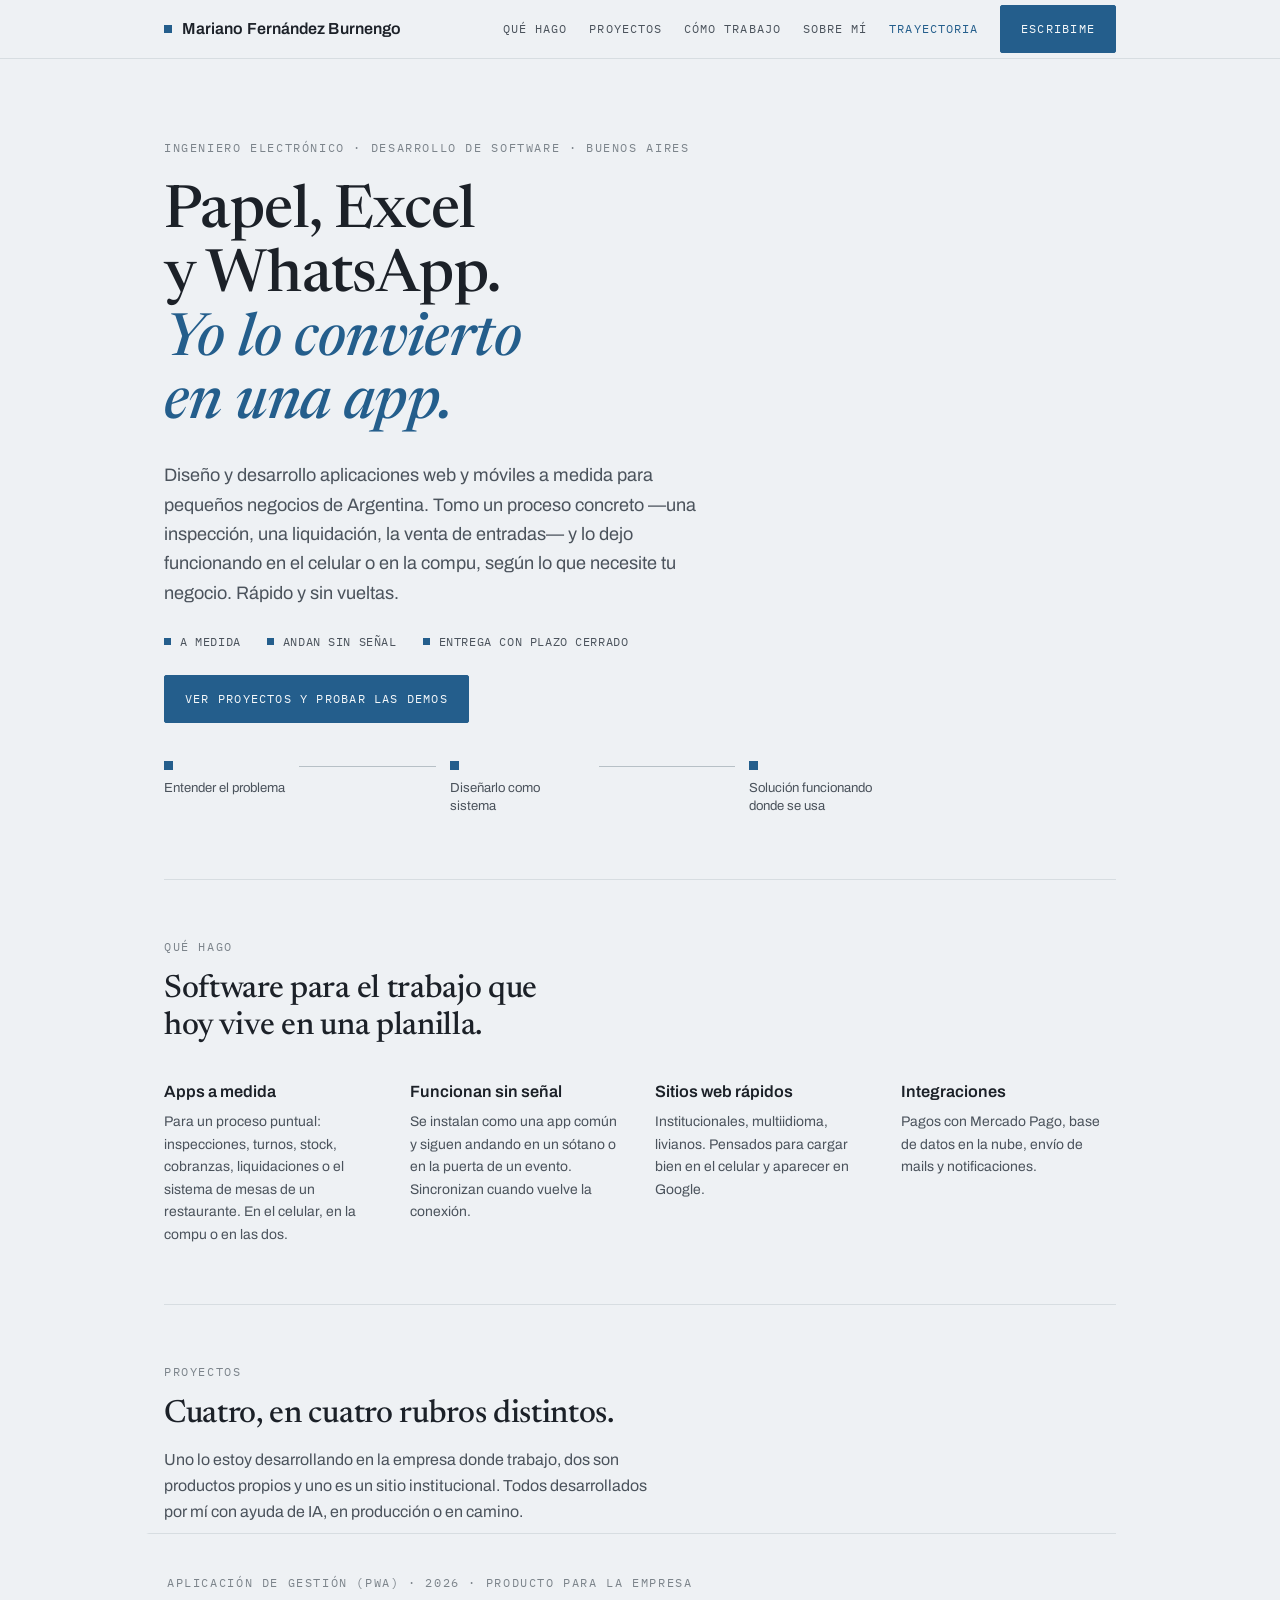
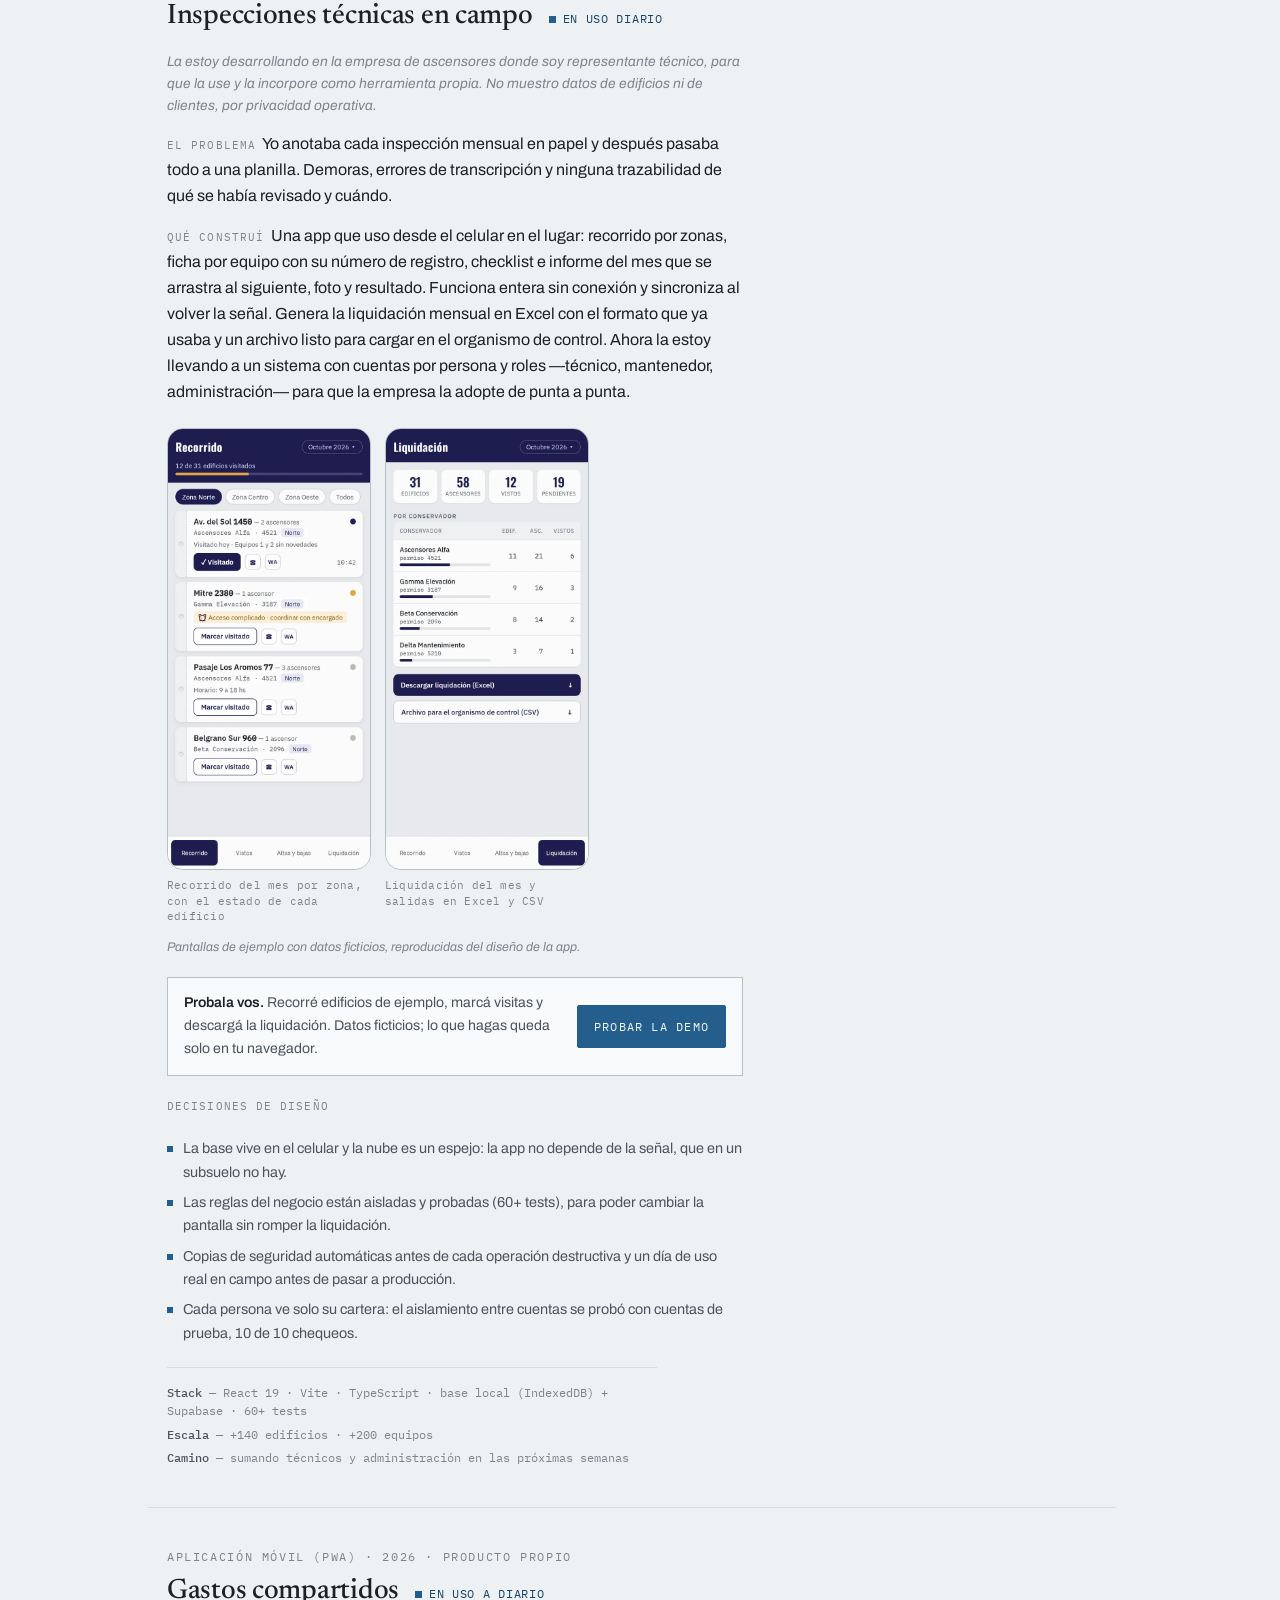
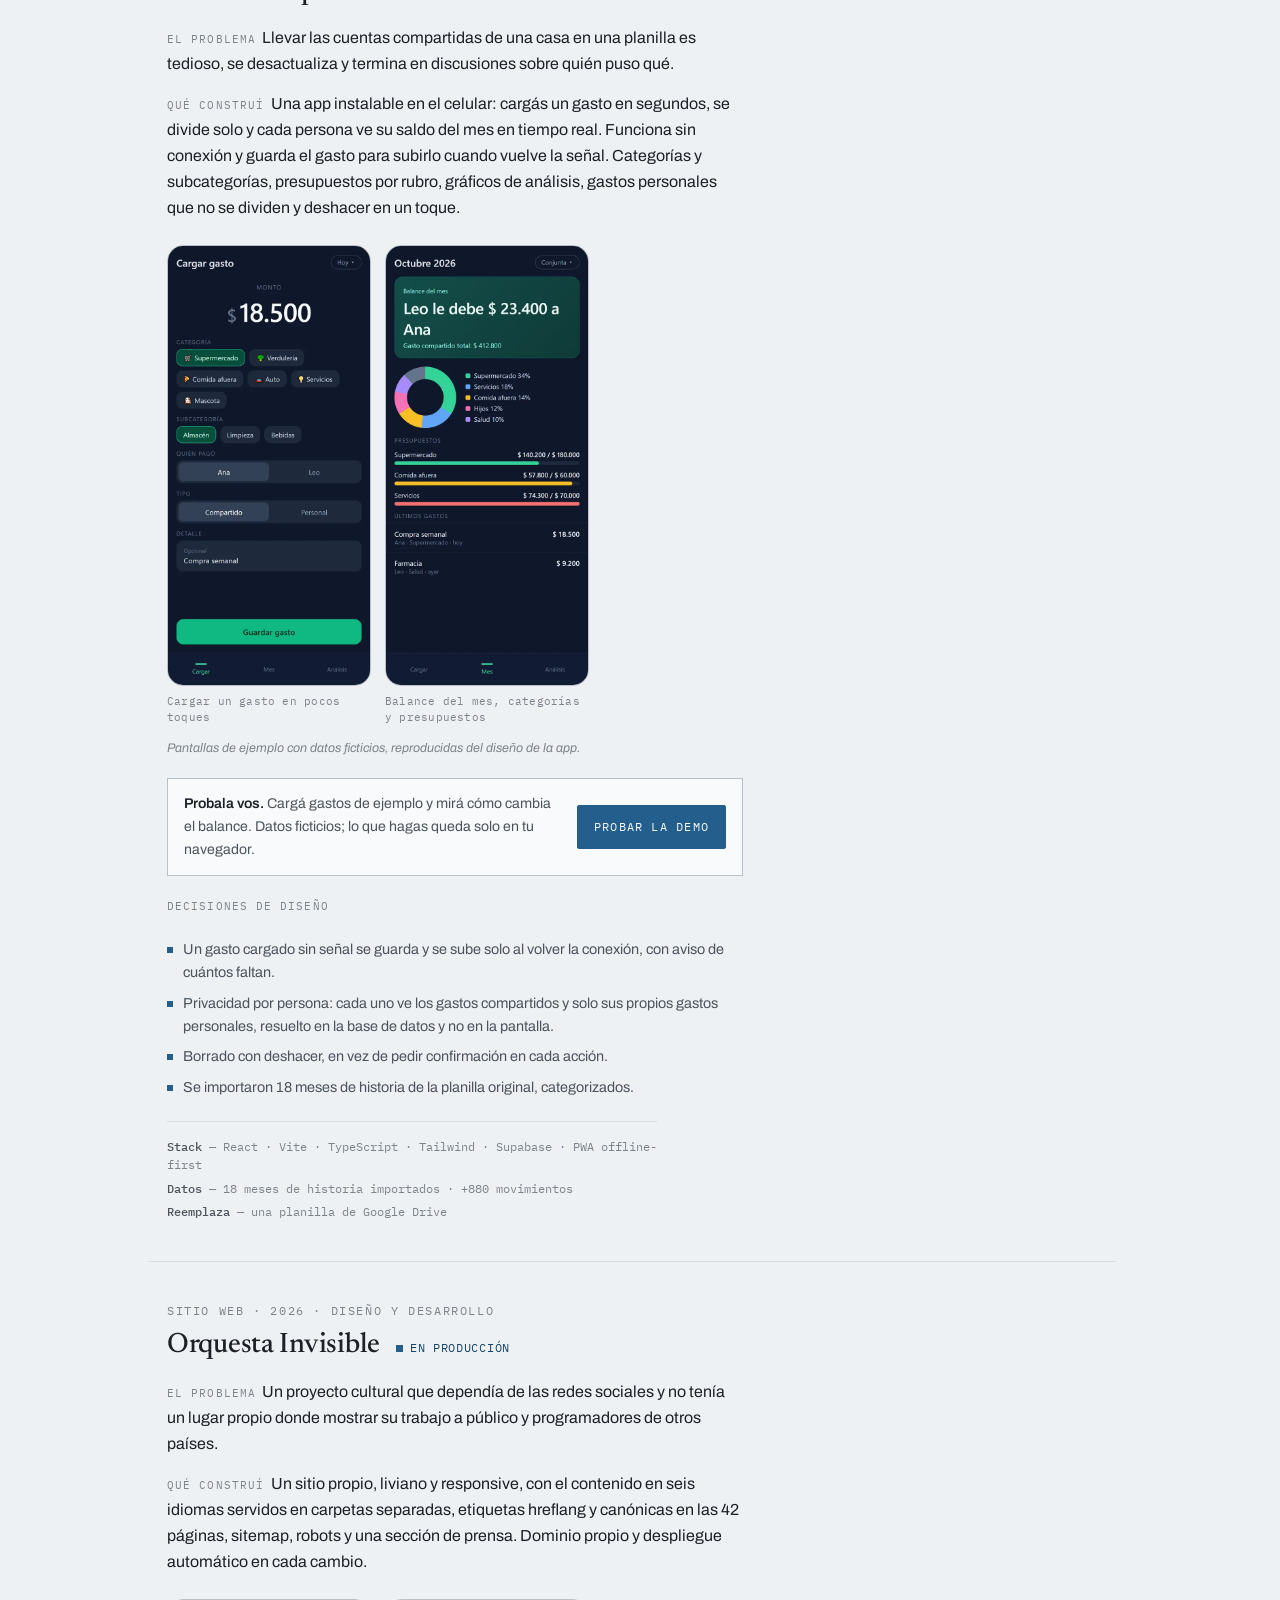
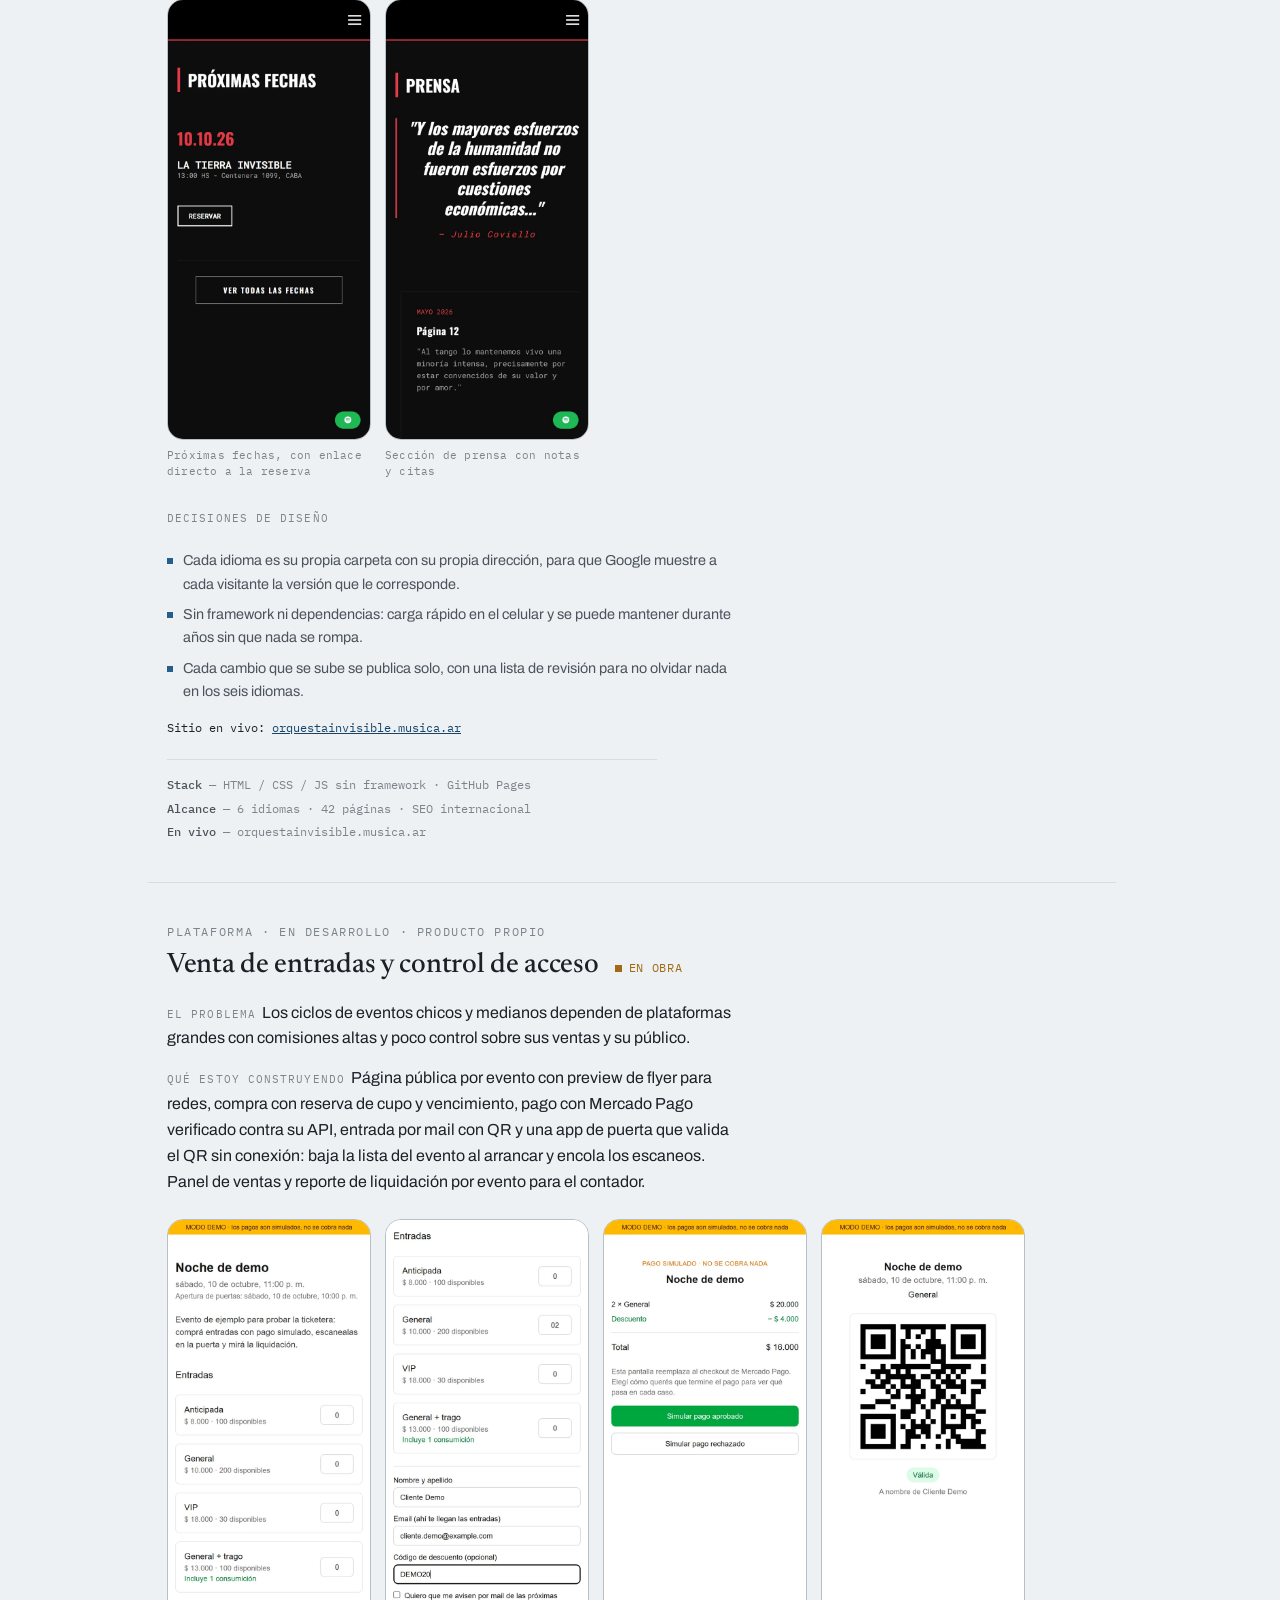
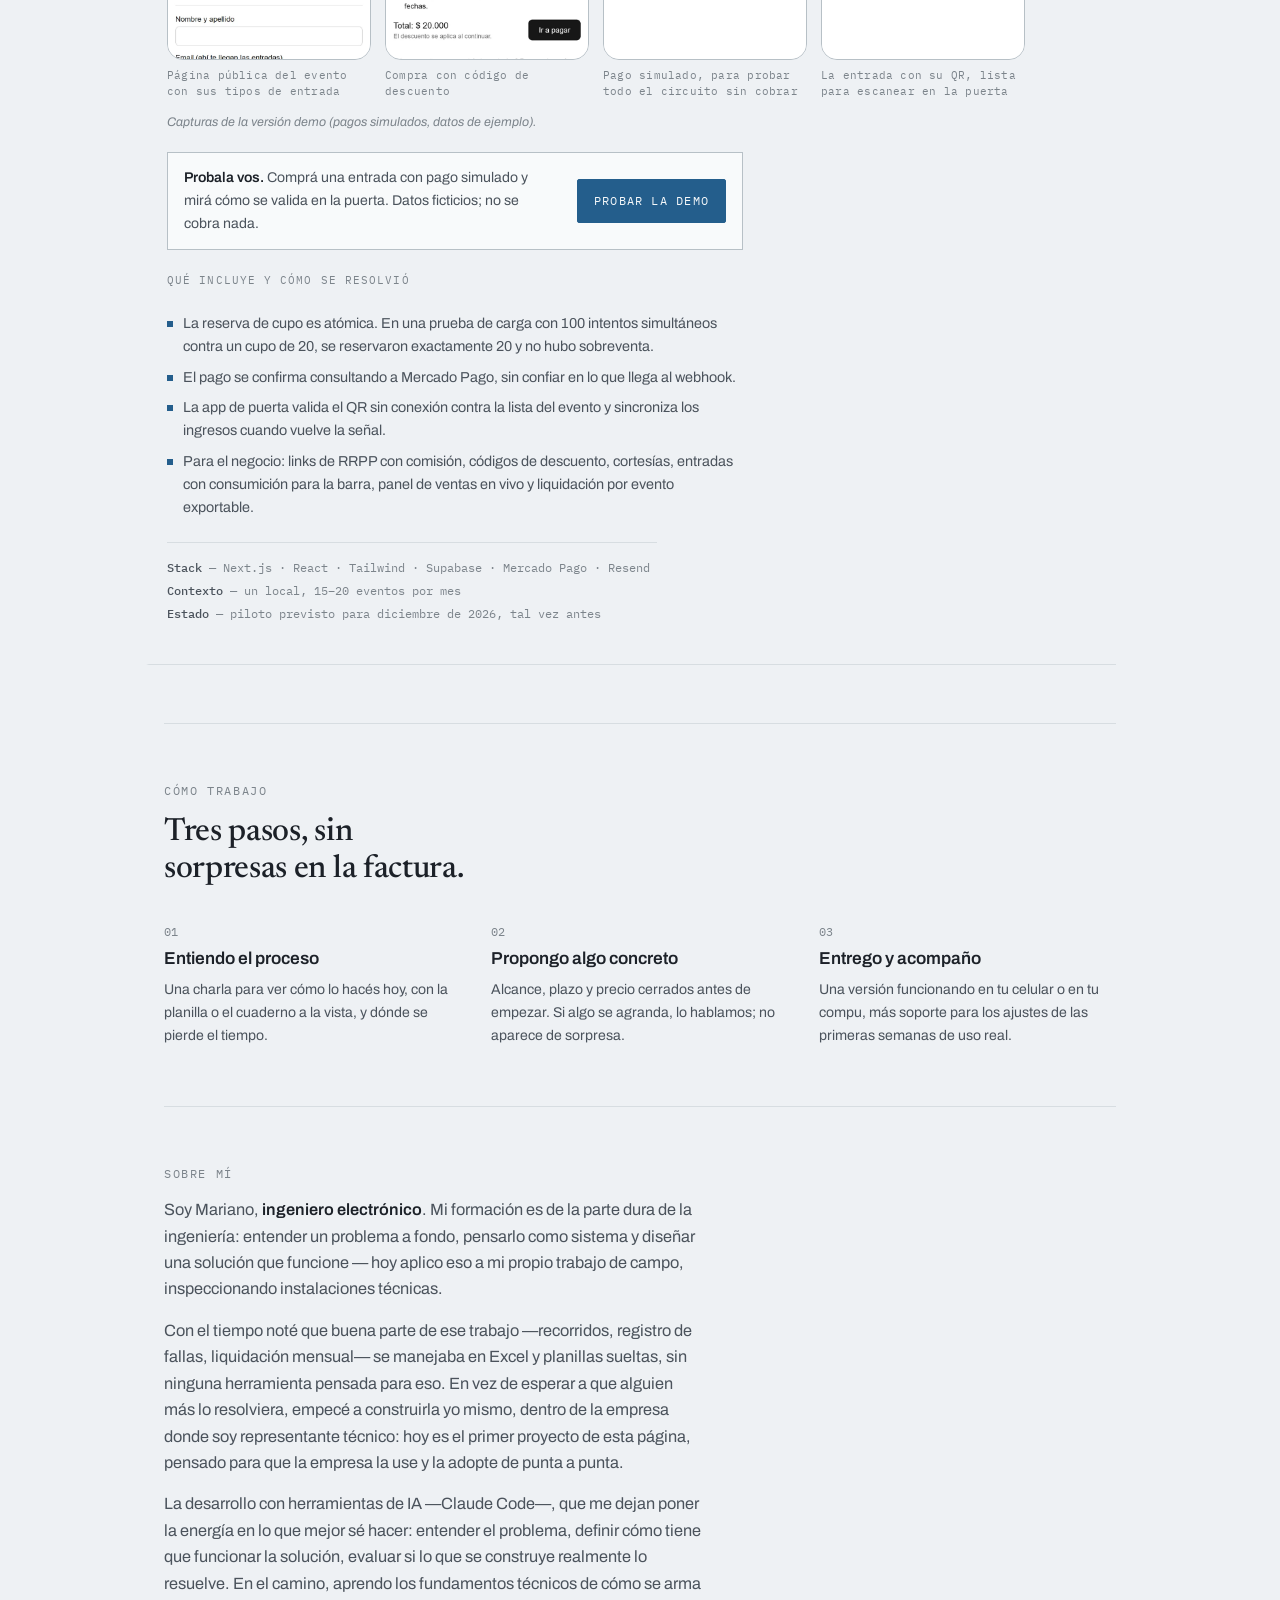
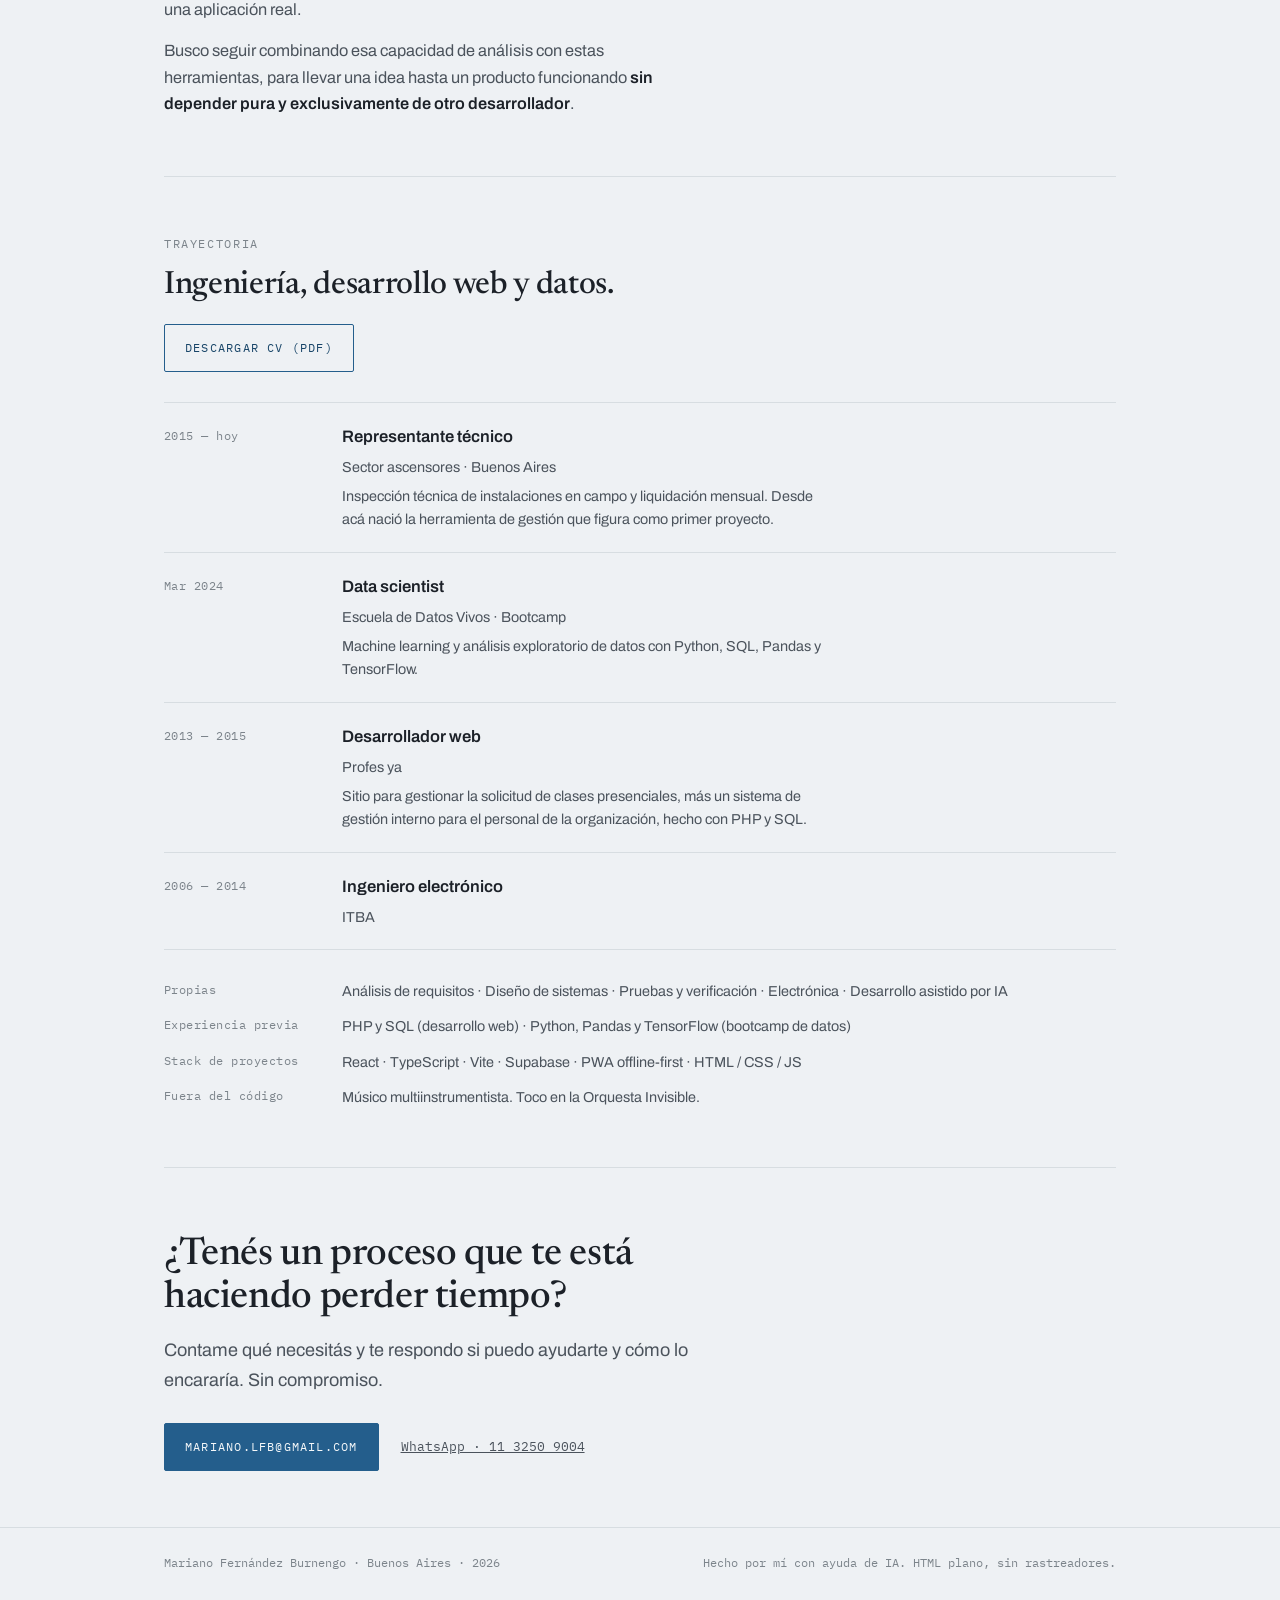
==== commit 96c83231: "Aclara que las soluciones funcionan en celular o en compu Co-Authored-By: Claude Sonnet 5.5 <noreply" ====
--- a/index.html
+++ b/index.html
@@ -338,7 +338,7 @@
   <section class="hero">
     <p class="eyebrow">Ingeniero electrónico · Desarrollo de software · Buenos Aires</p>
     <h1 class="head">Papel, Excel y WhatsApp.<span class="em">Yo lo convierto en una app.</span></h1>
-    <p class="lead">Diseño y desarrollo aplicaciones web y móviles a medida para pequeños negocios de Argentina. Tomo un proceso concreto —una inspección, una liquidación, la venta de entradas— y lo dejo funcionando en el celular, rápido y sin vueltas.</p>
+    <p class="lead">Diseño y desarrollo aplicaciones web y móviles a medida para pequeños negocios de Argentina. Tomo un proceso concreto —una inspección, una liquidación, la venta de entradas— y lo dejo funcionando en el celular o en la compu, según lo que necesite tu negocio. Rápido y sin vueltas.</p>
     <div class="meta">
       <span>A medida</span>
       <span>Andan sin señal</span>
@@ -350,7 +350,7 @@
       <div class="arrow"></div>
       <div class="node"><span class="dot"></span><span class="label">Diseñarlo como sistema</span></div>
       <div class="arrow"></div>
-      <div class="node"><span class="dot"></span><span class="label">Solución funcionando en el celular</span></div>
+      <div class="node"><span class="dot"></span><span class="label">Solución funcionando donde se usa</span></div>
     </div>
   </section>
 
@@ -361,7 +361,7 @@
       <div class="do">
         <span class="dot"></span>
         <h3>Apps a medida</h3>
-        <p>Para un proceso puntual: inspecciones, turnos, stock, cobranzas, liquidaciones.</p>
+        <p>Para un proceso puntual: inspecciones, turnos, stock, cobranzas, liquidaciones o el sistema de mesas de un restaurante. En el celular, en la compu o en las dos.</p>
       </div>
       <div class="do">
         <span class="dot"></span>
@@ -541,7 +541,7 @@
         <span class="dot"></span>
         <span class="step-n">03</span>
         <h3>Entrego y acompaño</h3>
-        <p>Una versión funcionando en tu celular, más soporte para los ajustes de las primeras semanas de uso real.</p>
+        <p>Una versión funcionando en tu celular o en tu compu, más soporte para los ajustes de las primeras semanas de uso real.</p>
       </div>
     </div>
   </section>
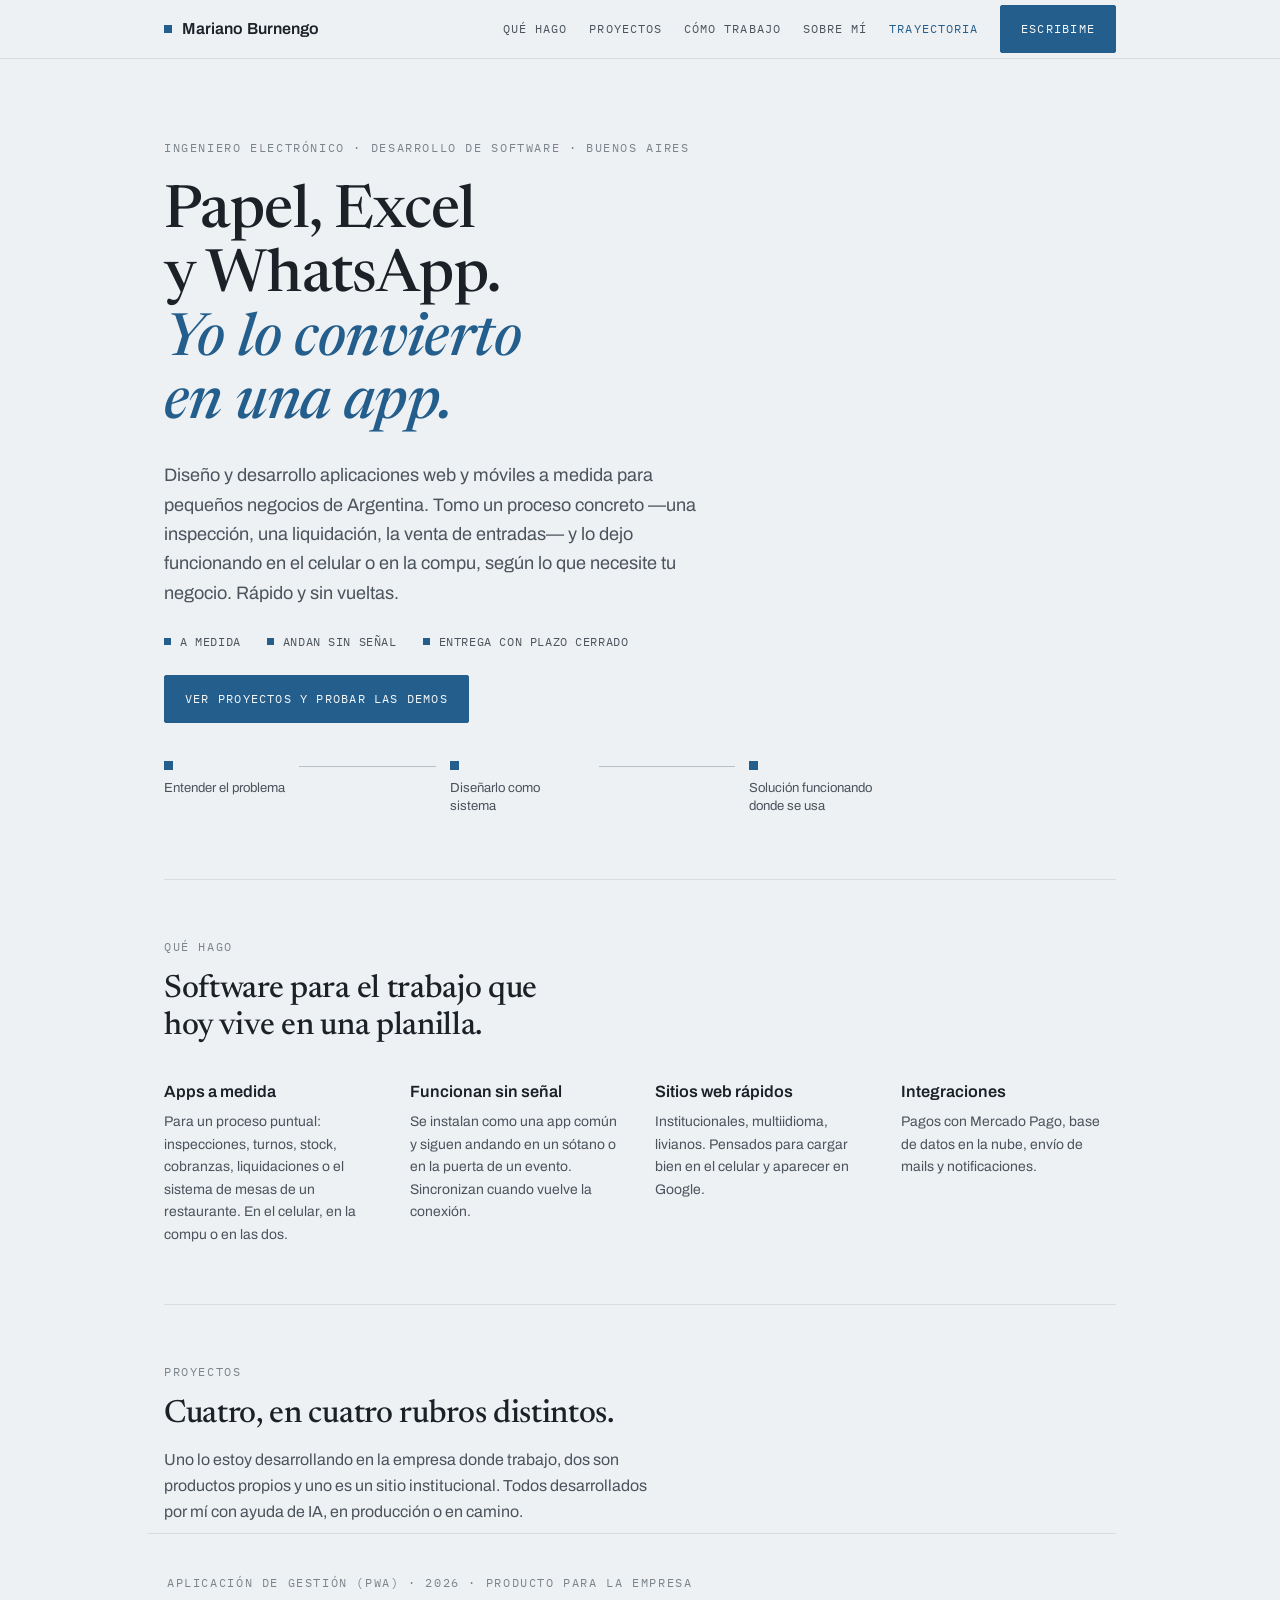
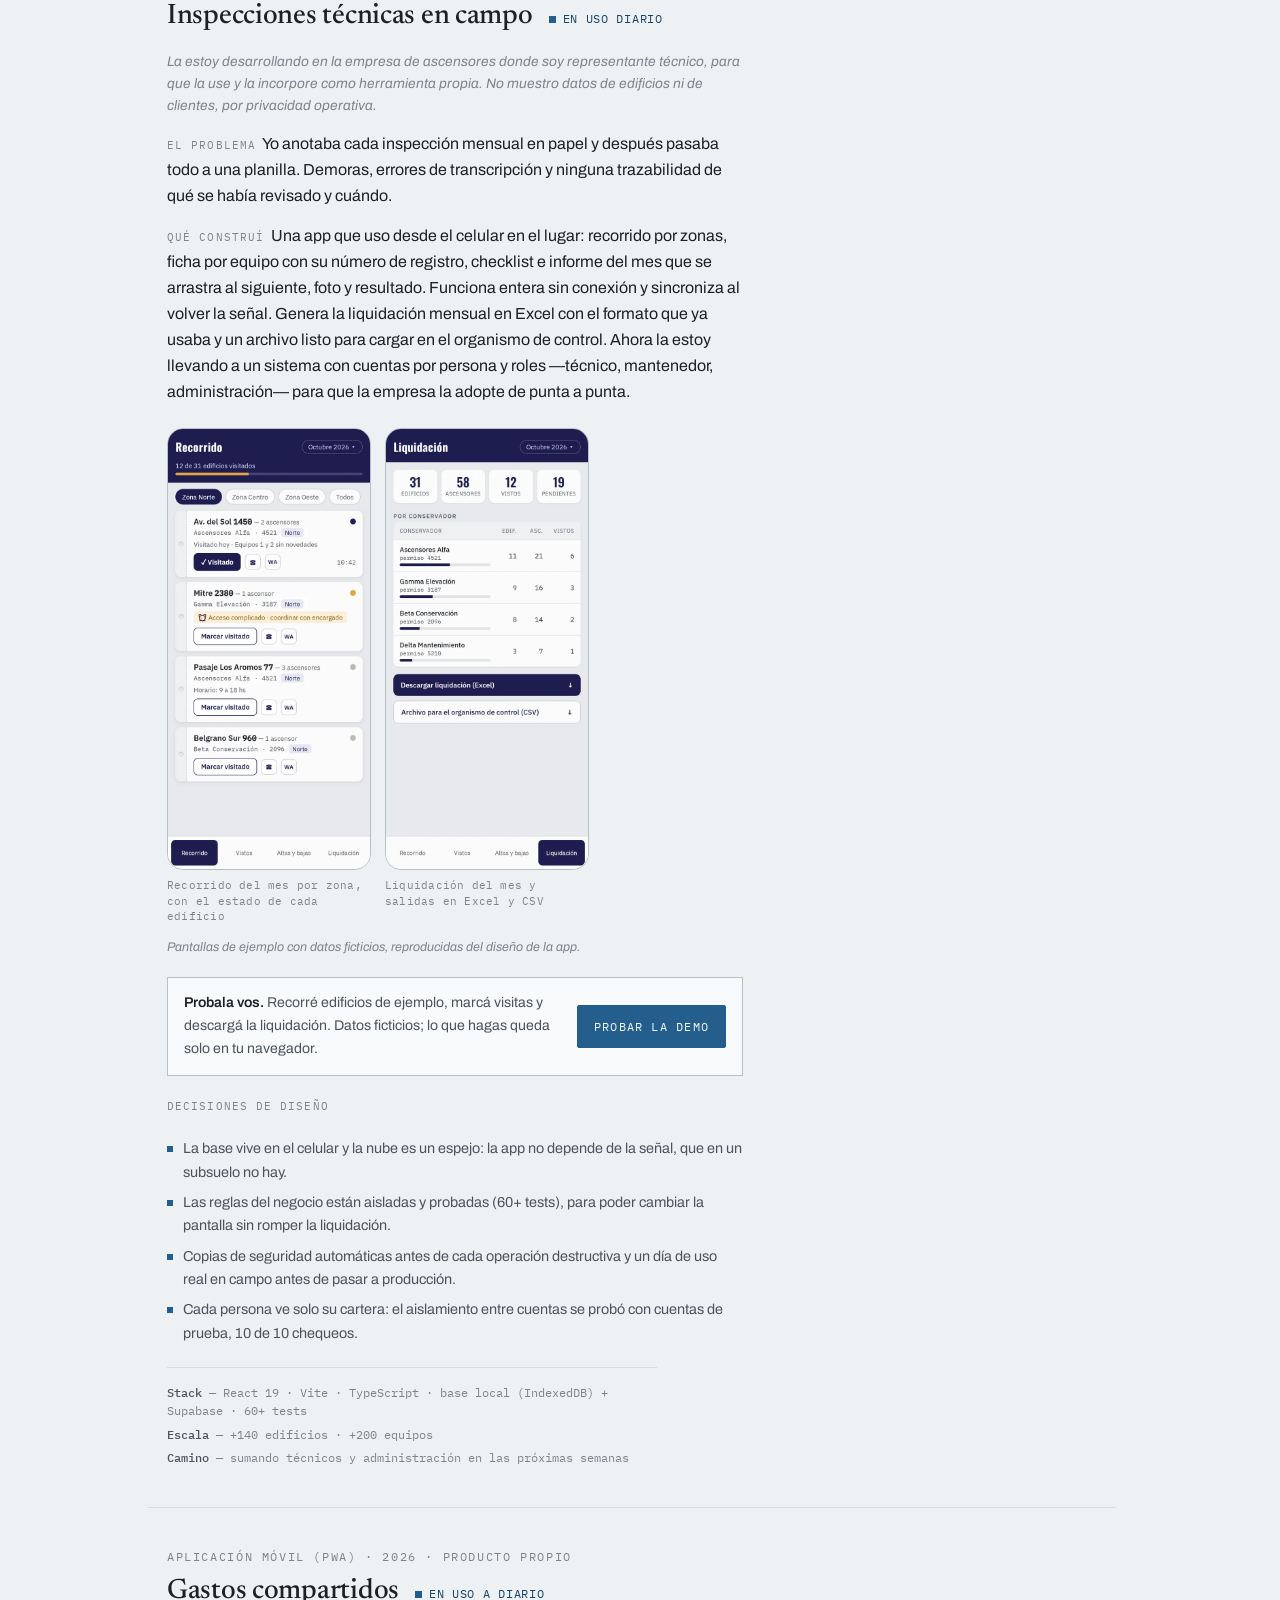
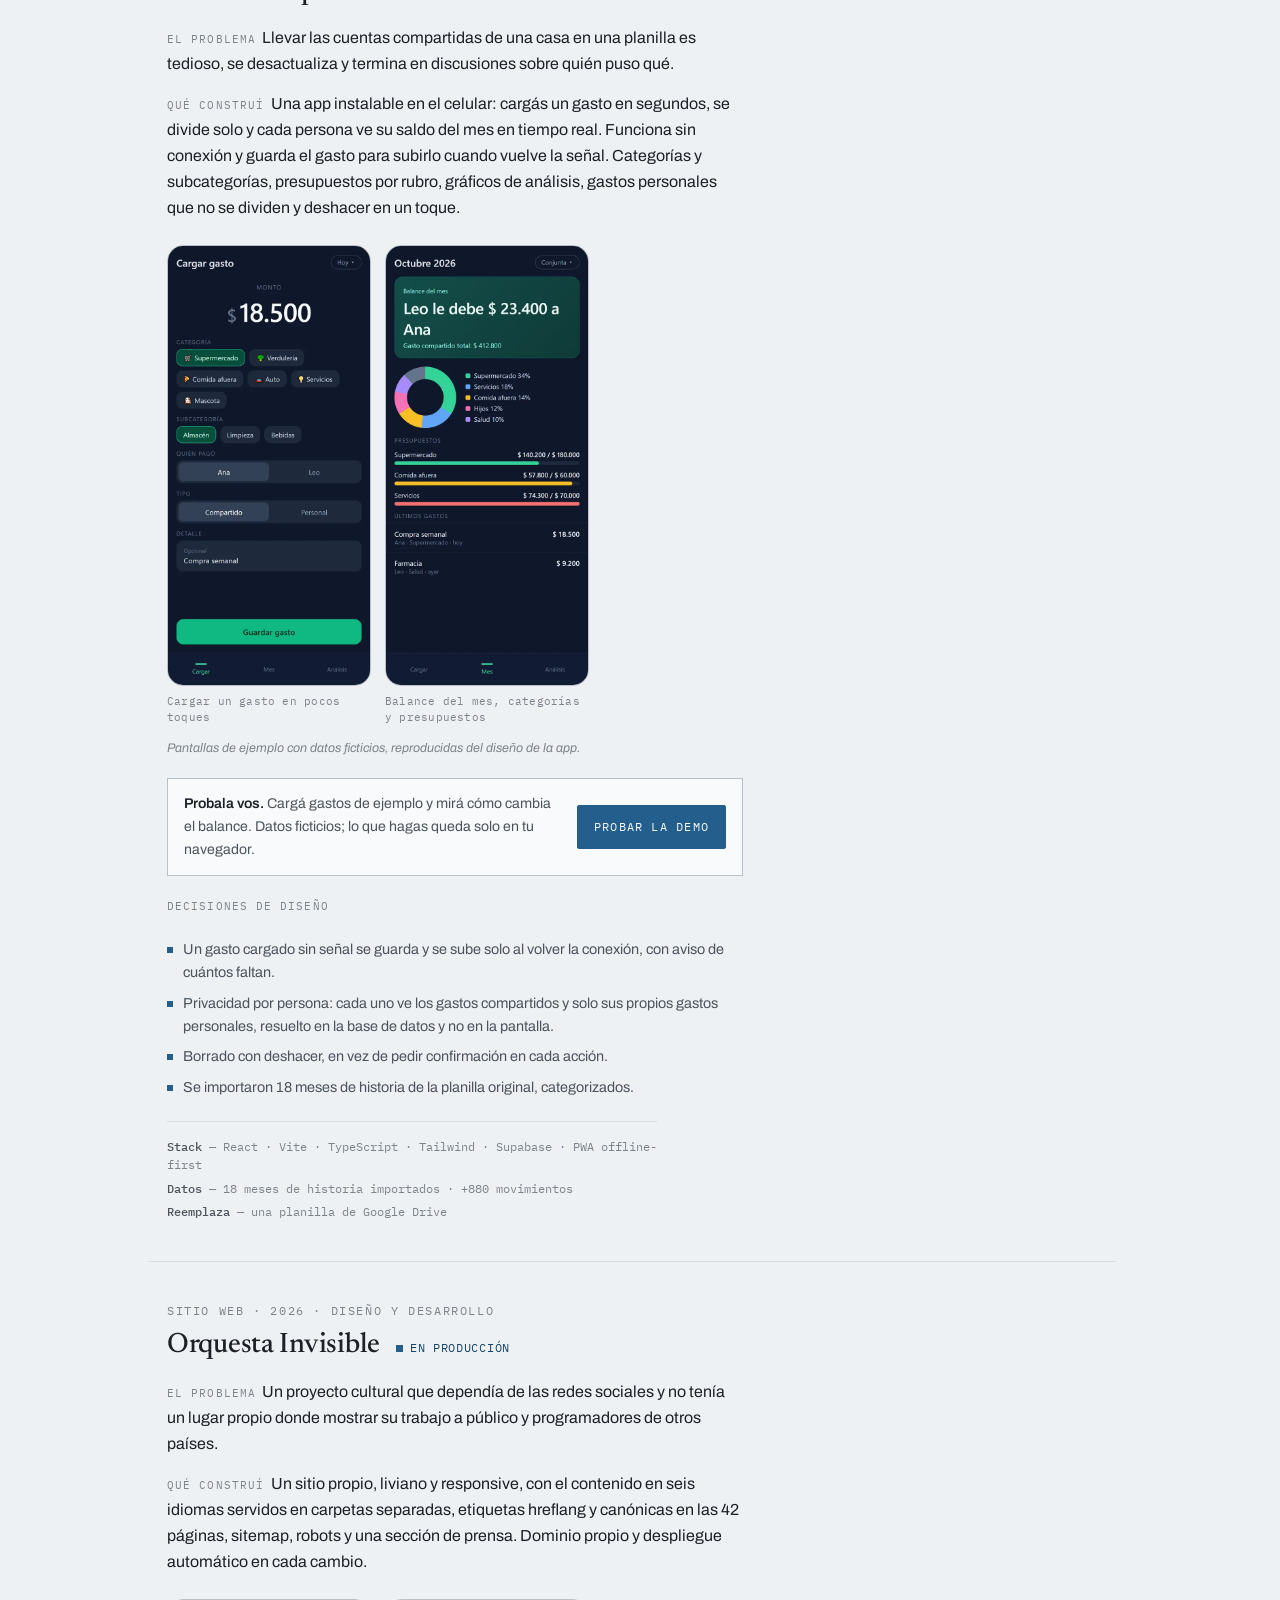
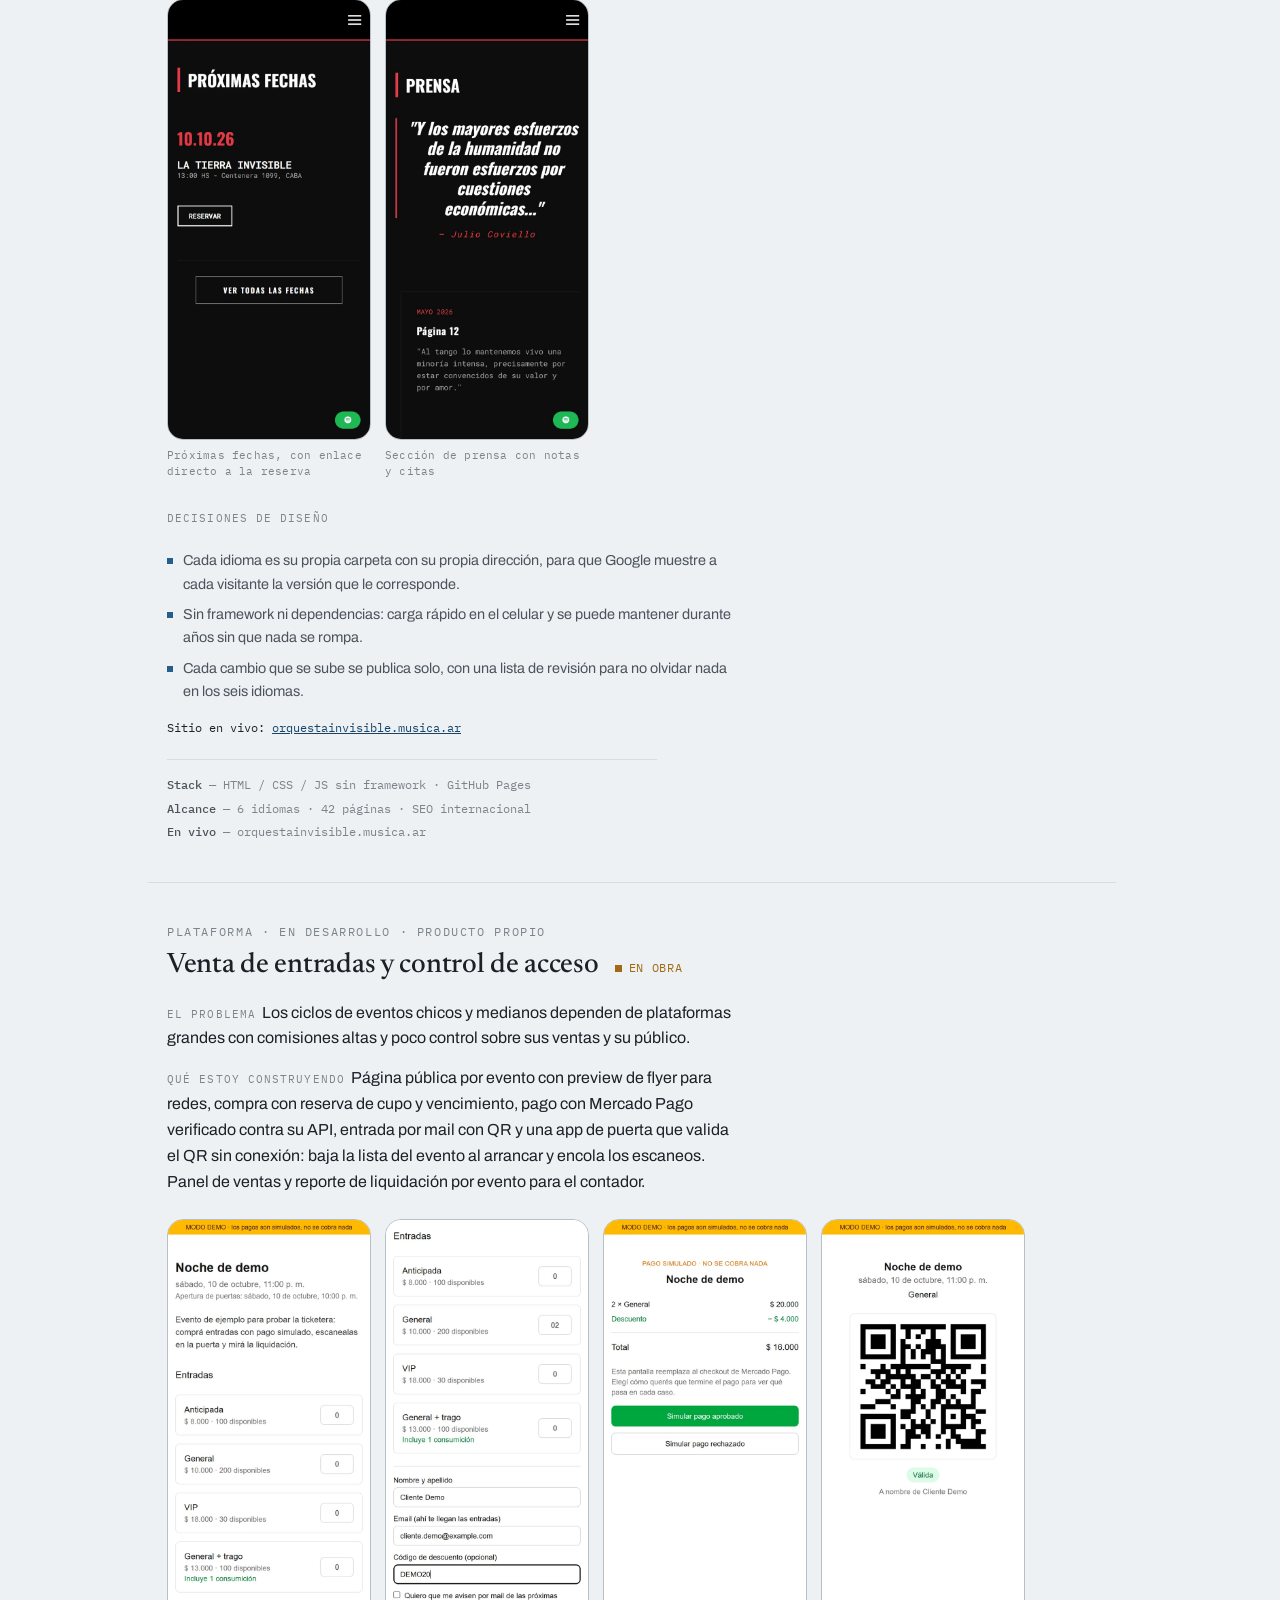
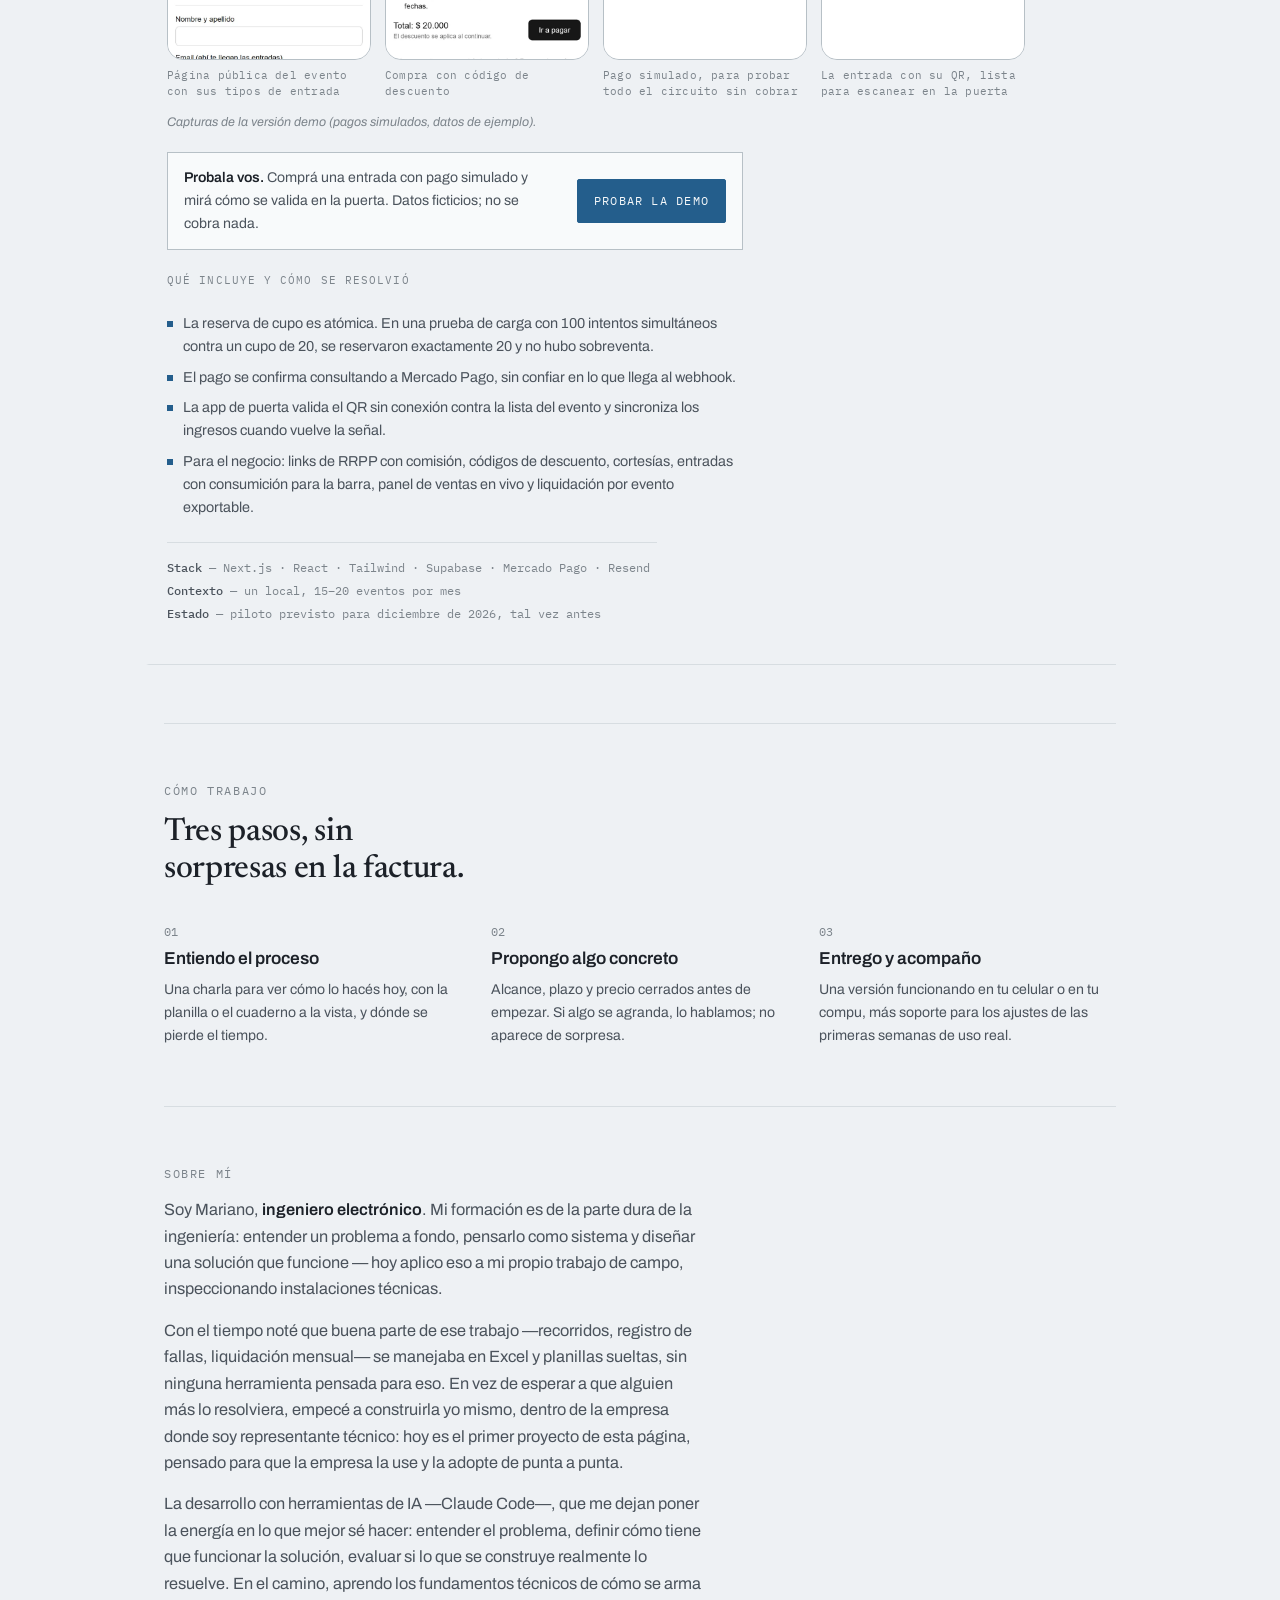
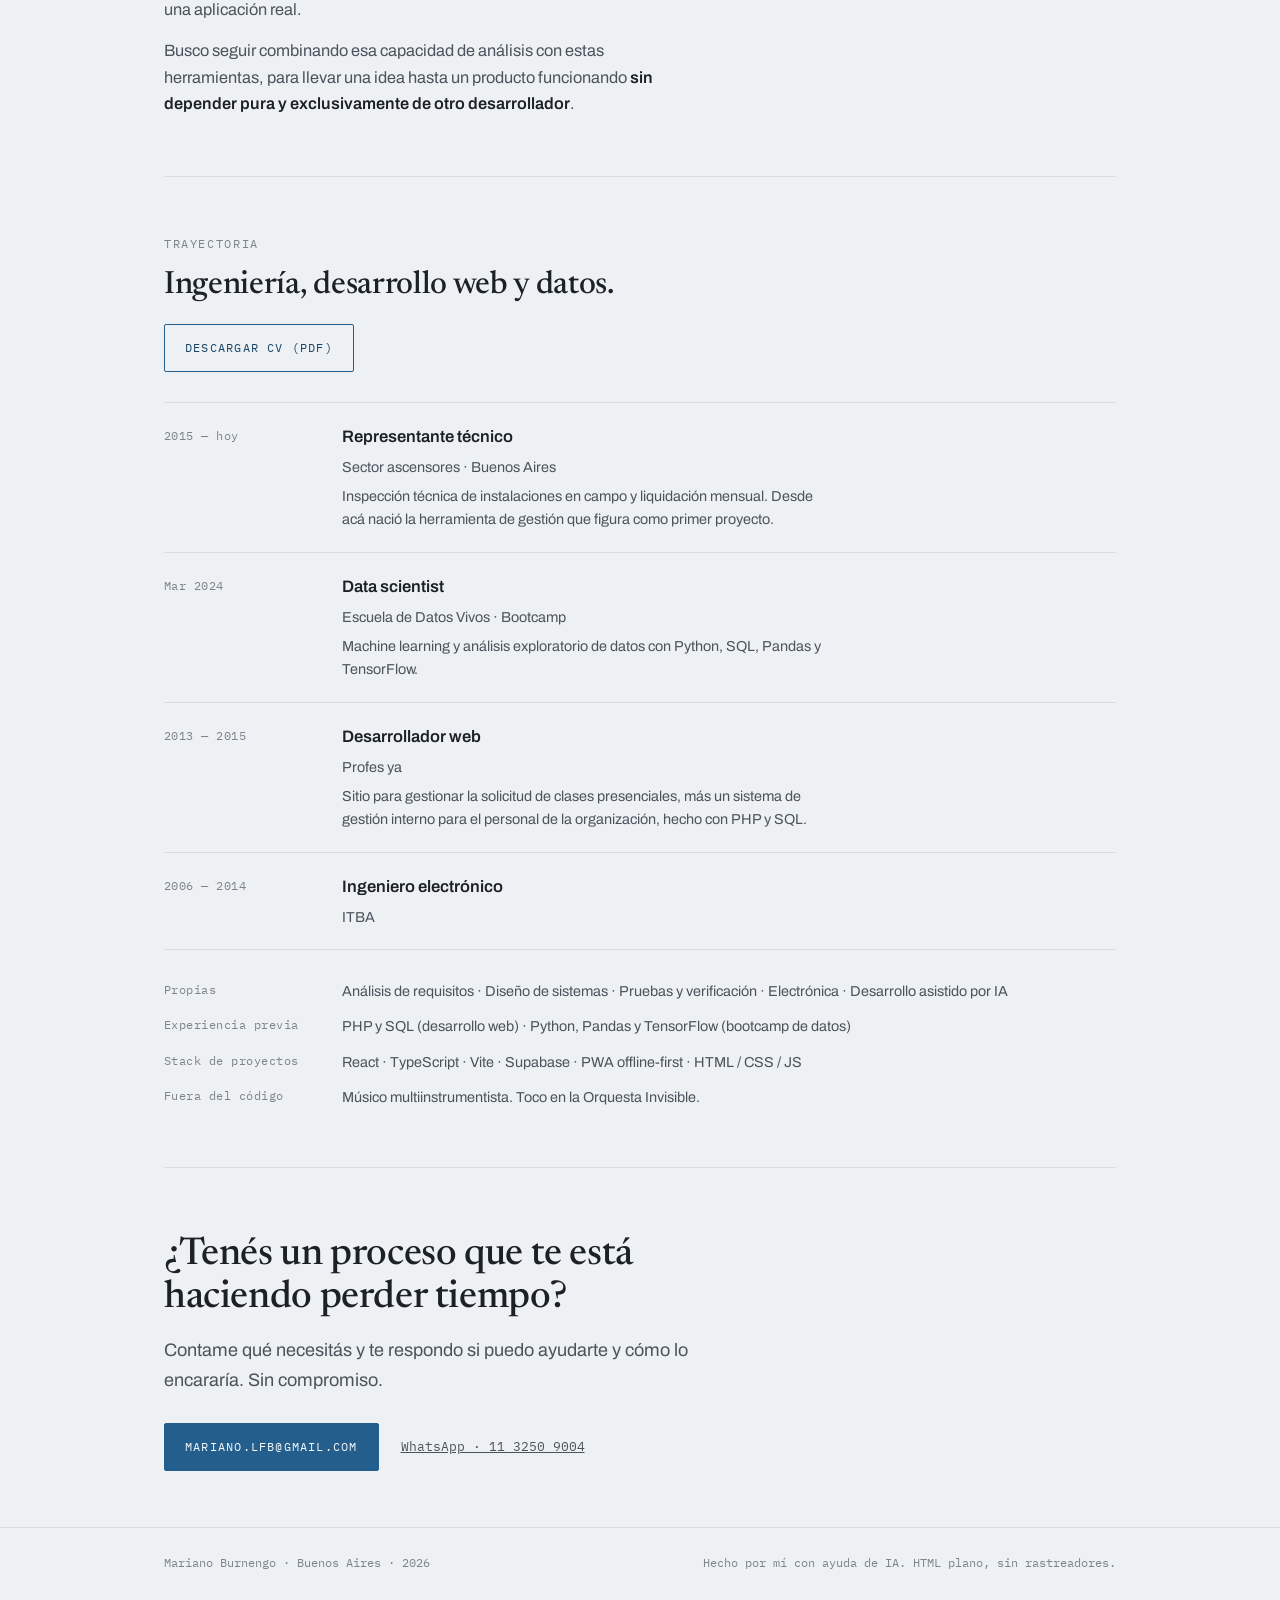
==== commit e59a0367: "Nombre de uso: Mariano Burnengo en el sitio y en los PDF de muestra El CV mantiene el nombre complet" ====
--- a/index.html
+++ b/index.html
@@ -3,8 +3,8 @@
 <head>
 <meta charset="utf-8">
 <meta name="viewport" content="width=device-width, initial-scale=1">
-<title>Mariano Fernández Burnengo</title>
-<meta name="description" content="Mariano Fernández Burnengo, ingeniero electrónico. Aplicaciones web y móviles a medida para pequeños negocios de Argentina.">
+<title>Mariano Burnengo</title>
+<meta name="description" content="Mariano Burnengo, ingeniero electrónico. Aplicaciones web y móviles a medida para pequeños negocios de Argentina.">
 <link rel="stylesheet" href="https://fonts.googleapis.com/css2?family=Archivo:wght@400;500;600;700&family=IBM+Plex+Mono:wght@400;500;600&family=Newsreader:ital,wght@0,400;0,500;0,600;1,400;1,500&display=swap">
 <style>
   :root{
@@ -311,7 +311,7 @@
 
 <header class="site-head">
   <div class="wrap top">
-    <a class="mark" href="#top"><span class="mark-full">Mariano Fernández Burnengo</span><span class="mark-short">Mariano F. Burnengo</span></a>
+    <a class="mark" href="#top"><span class="mark-full">Mariano Burnengo</span><span class="mark-short">Mariano Burnengo</span></a>
     <nav class="nav" aria-label="Secciones">
       <a class="navlink" href="#que-hago">Qué hago</a>
       <a class="navlink" href="#proyectos">Proyectos</a>
@@ -614,7 +614,7 @@
 
 <footer class="site-foot">
   <div class="wrap">
-    <span>Mariano Fernández Burnengo · Buenos Aires · 2026</span>
+    <span>Mariano Burnengo · Buenos Aires · 2026</span>
     <span>Hecho por mí con ayuda de IA. HTML plano, sin rastreadores.</span>
   </div>
 </footer>
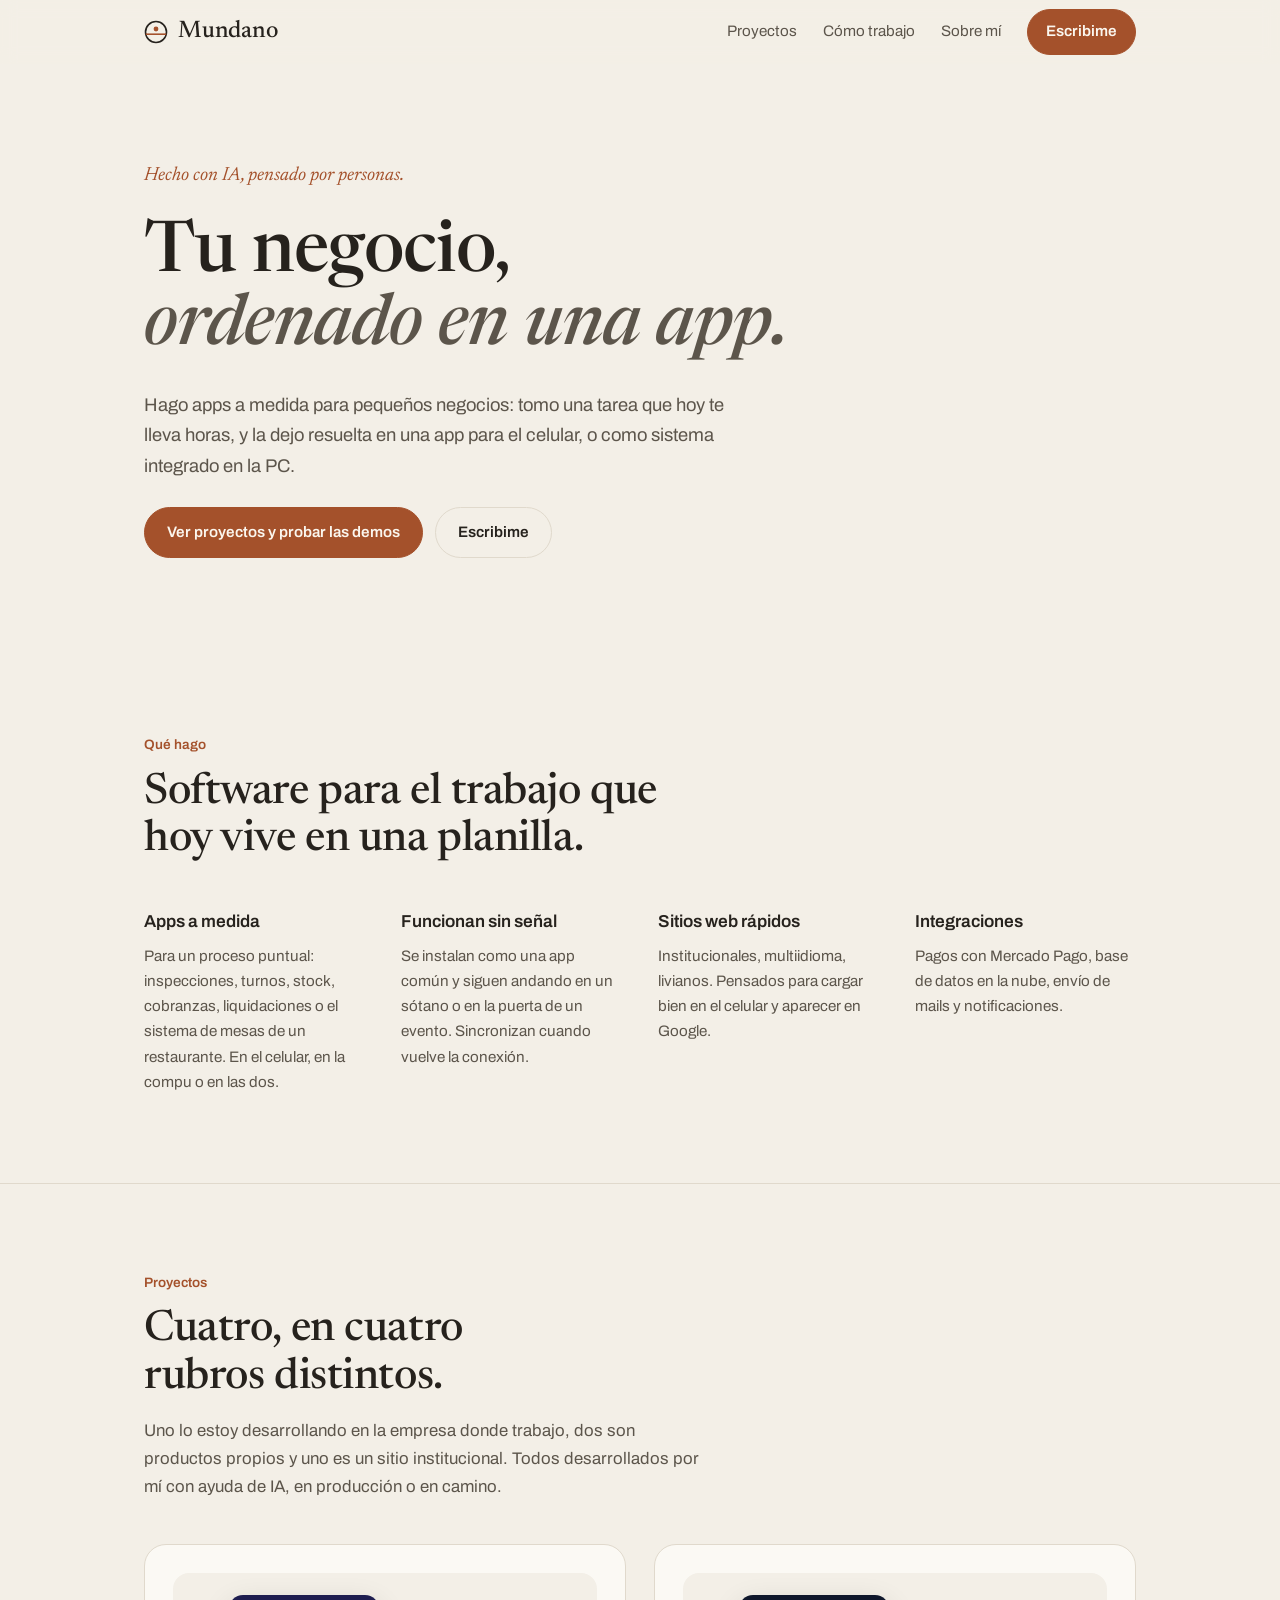
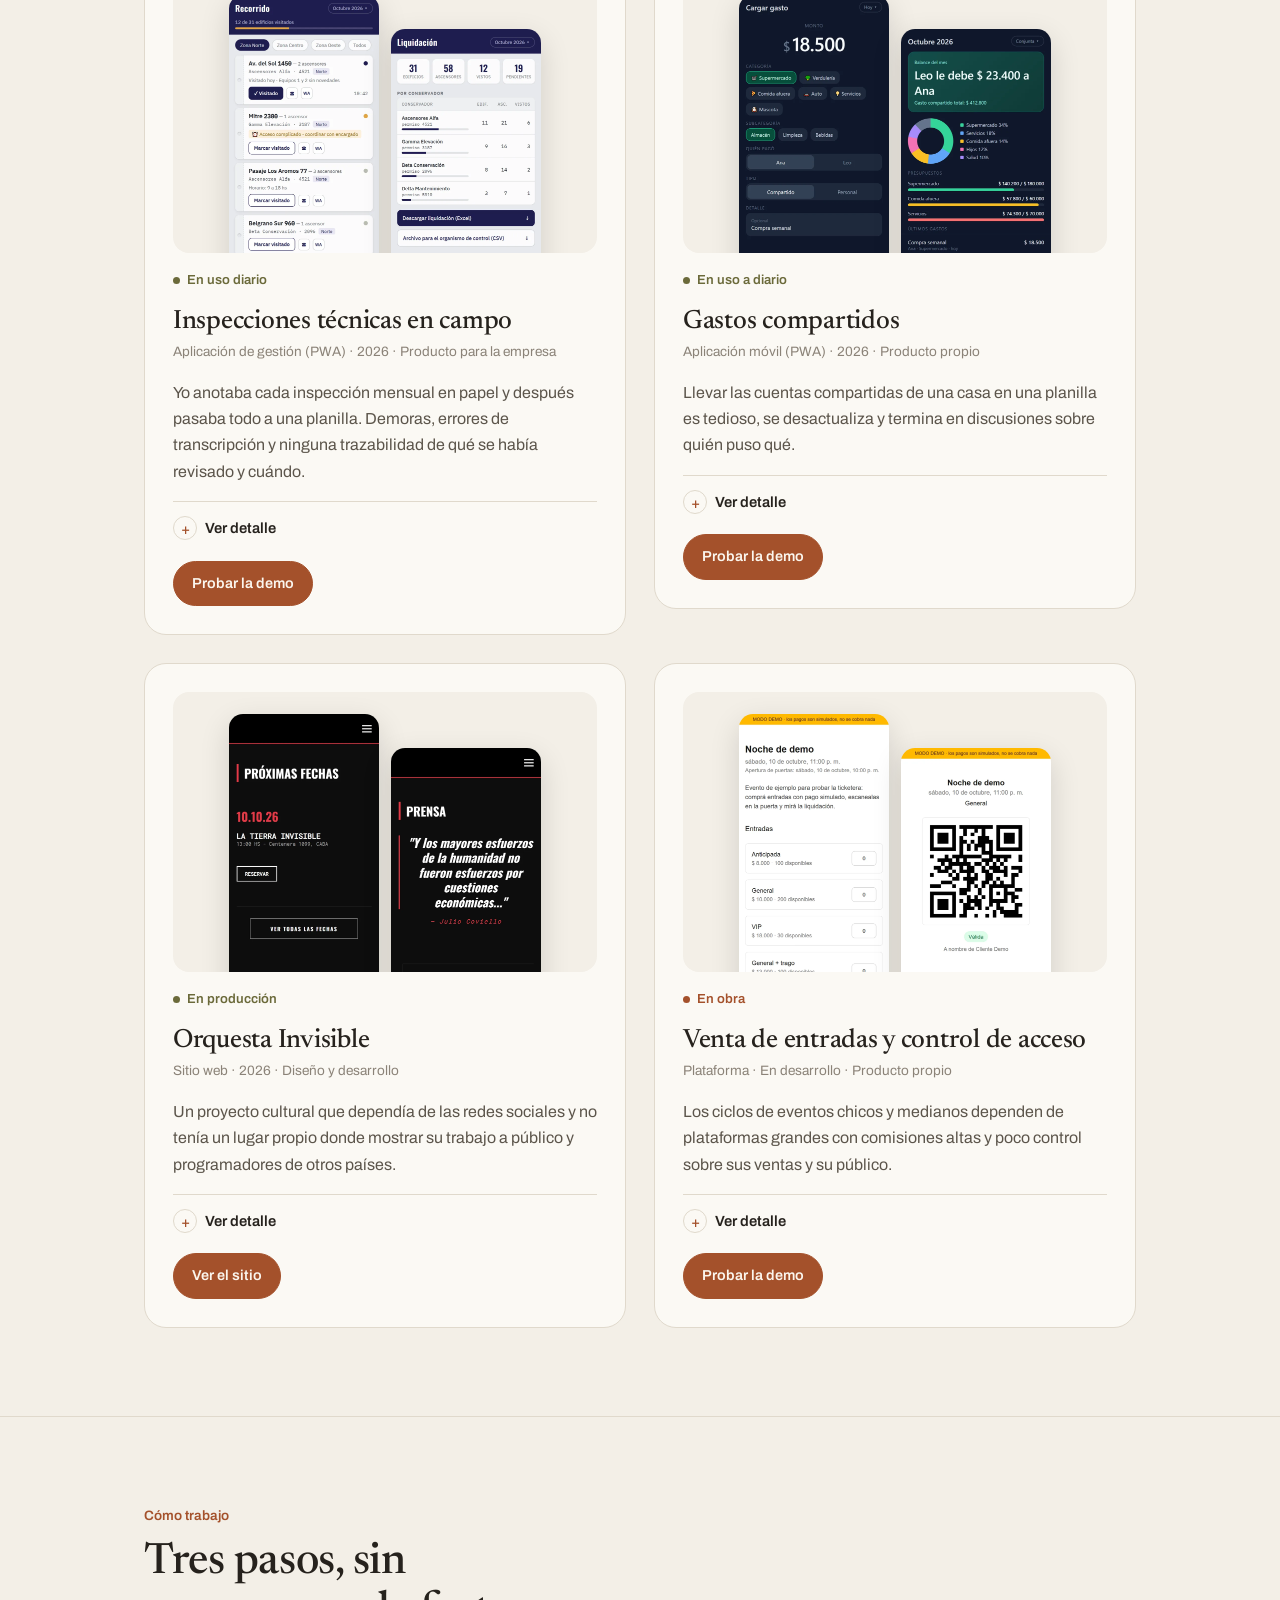
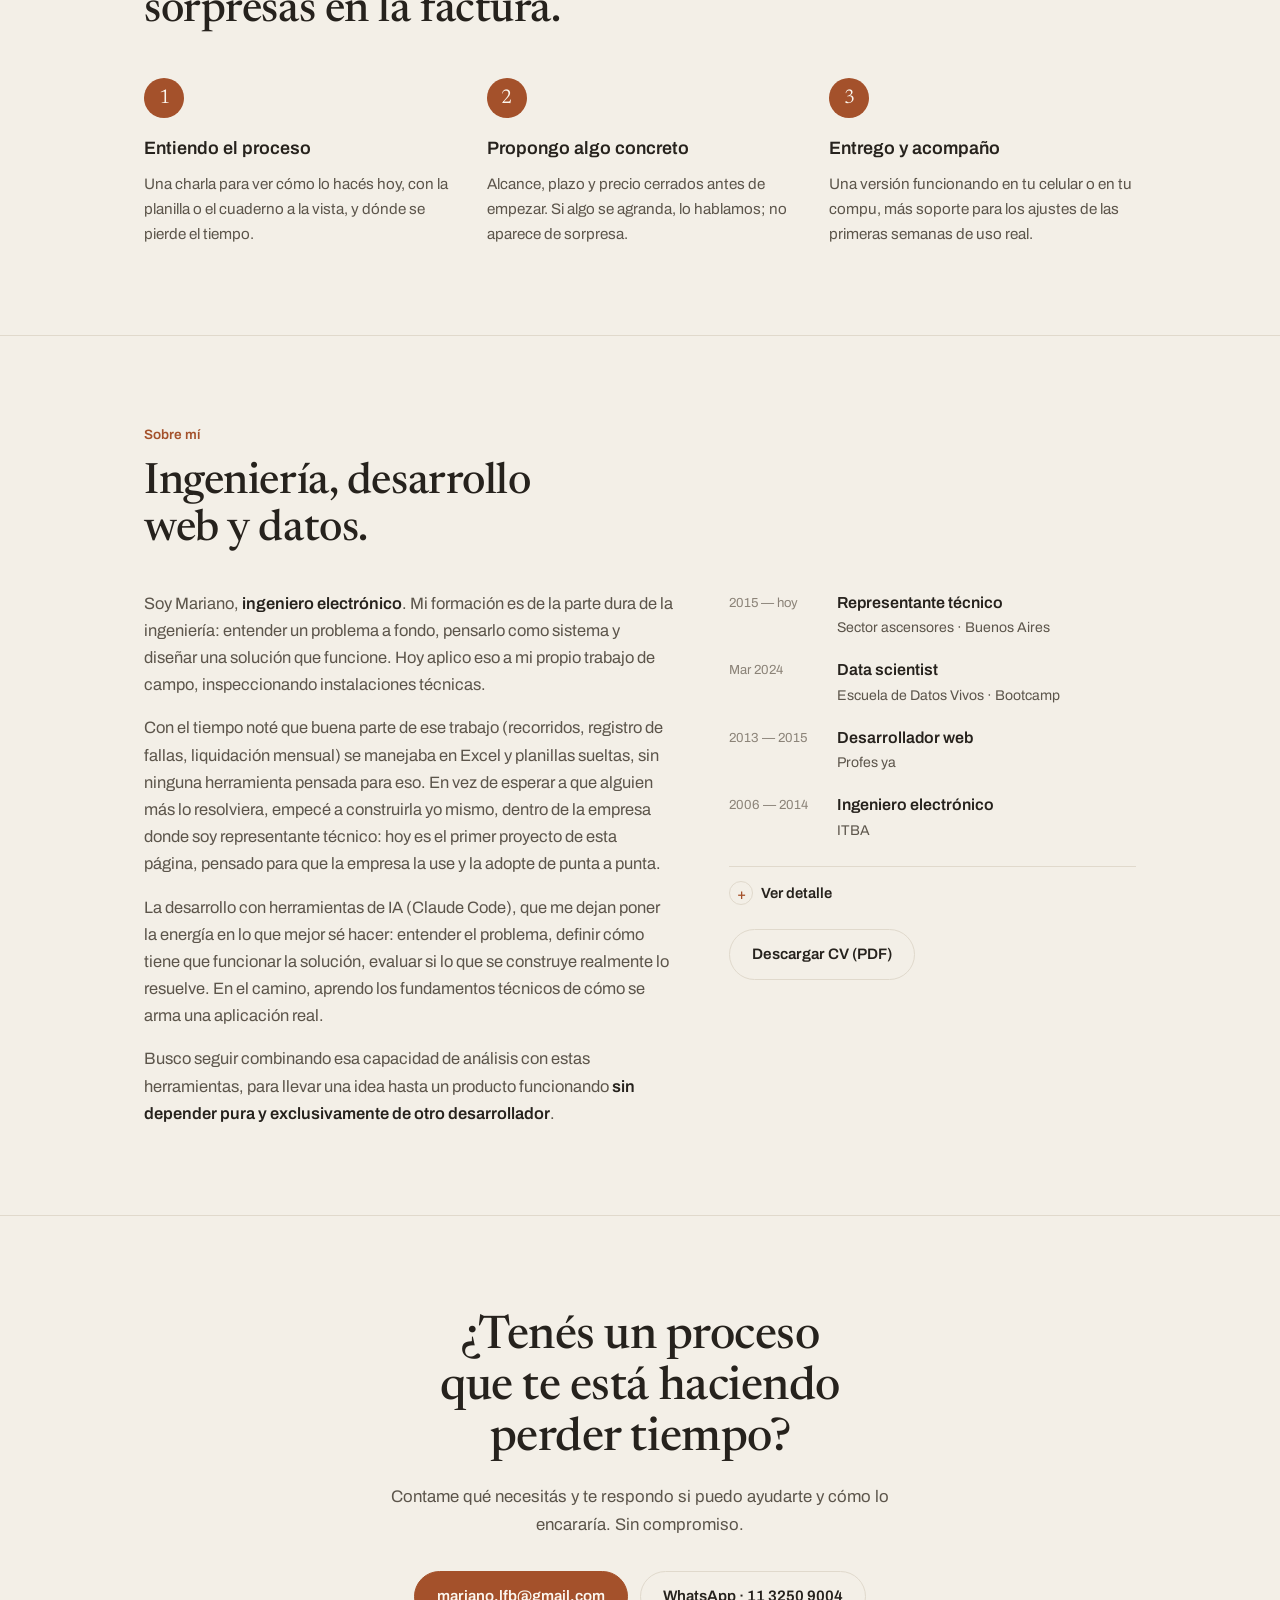
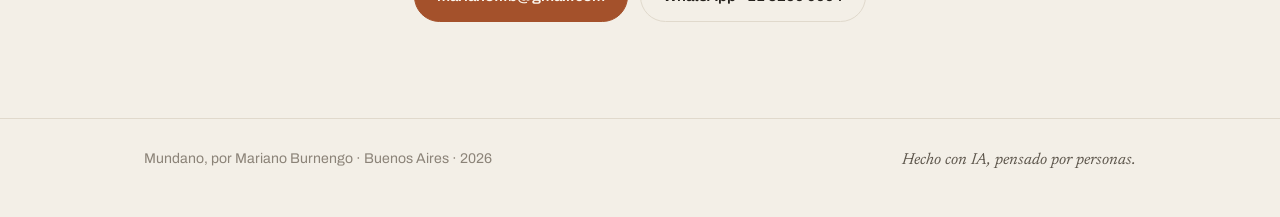
==== commit 56b2175d: "Nueva marca Mundano: rediseño del sitio, CV y muestras Co-Authored-By: Claude Opus 5.5 <noreply@anth" ====
--- a/index.html
+++ b/index.html
@@ -3,624 +3,389 @@
 <head>
 <meta charset="utf-8">
 <meta name="viewport" content="width=device-width, initial-scale=1">
-<title>Mariano Burnengo</title>
-<meta name="description" content="Mariano Burnengo, ingeniero electrónico. Aplicaciones web y móviles a medida para pequeños negocios de Argentina.">
-<link rel="stylesheet" href="https://fonts.googleapis.com/css2?family=Archivo:wght@400;500;600;700&family=IBM+Plex+Mono:wght@400;500;600&family=Newsreader:ital,wght@0,400;0,500;0,600;1,400;1,500&display=swap">
+<title>Mundano · Mariano Burnengo</title>
+<meta name="description" content="Mundano, por Mariano Burnengo. Aplicaciones web y móviles a medida para pequeños negocios de Argentina. Hecho con IA, pensado por personas.">
+<link rel="stylesheet" href="https://fonts.googleapis.com/css2?family=Archivo:wght@400;500;600;700&family=Newsreader:ital,opsz,wght@0,6..72,400;0,6..72,500;1,6..72,400;1,6..72,500&display=swap">
 <style>
   :root{
-    --paper:#eef1f4;
-    --paper-raised:#f8fafb;
-    --ink:#1c2128;
-    --ink-soft:#4b535c;
-    --ink-faint:#7c848b;
-    --rule:#d7dde1;
-    --rule-strong:#b7c0c6;
-    --accent:#245e8c;
-    --accent-deep:#184568;
-    --amber:#a06a12;
-    --on-accent:#f5f8fa;
-    --sel:rgba(36,94,140,.18);
+    --papel:#f3efe7;
+    --papel-alto:#fbf9f4;
+    --tinta:#26221d;
+    --tinta-suave:#5c554b;
+    --tinta-tenue:#8b8378;
+    --linea:#e0d9cc;
+    --tierra:#a4512b;
+    --tierra-honda:#7e3c1f;
+    --oliva:#6b6a3a;
+    --sobre-tierra:#fbf6ee;
+    --sel:rgba(164,81,43,.18);
   }
   @media (prefers-color-scheme:dark){
     :root:not([data-theme="light"]){
-      --paper:#12161b;
-      --paper-raised:#1a2027;
-      --ink:#e7eaed;
-      --ink-soft:#a7b0b7;
-      --ink-faint:#748089;
-      --rule:#29323b;
-      --rule-strong:#3b4650;
-      --accent:#72b7ec;
-      --accent-deep:#9acdf3;
-      --amber:#dba35c;
-      --on-accent:#0e1317;
-      --sel:rgba(114,183,236,.22);
+      --papel:#171512;--papel-alto:#201d19;--tinta:#ede7dc;--tinta-suave:#b5ac9e;--tinta-tenue:#857d71;
+      --linea:#2f2b25;--tierra:#e08a5c;--tierra-honda:#f0a97f;--oliva:#b8b67a;--sobre-tierra:#1a1410;--sel:rgba(224,138,92,.22);
     }
   }
   :root[data-theme="dark"]{
-    --paper:#12161b;
-    --paper-raised:#1a2027;
-    --ink:#e7eaed;
-    --ink-soft:#a7b0b7;
-    --ink-faint:#748089;
-    --rule:#29323b;
-    --rule-strong:#3b4650;
-    --accent:#72b7ec;
-    --accent-deep:#9acdf3;
-    --amber:#dba35c;
-    --on-accent:#0e1317;
-    --sel:rgba(114,183,236,.22);
+    --papel:#171512;--papel-alto:#201d19;--tinta:#ede7dc;--tinta-suave:#b5ac9e;--tinta-tenue:#857d71;
+    --linea:#2f2b25;--tierra:#e08a5c;--tierra-honda:#f0a97f;--oliva:#b8b67a;--sobre-tierra:#1a1410;--sel:rgba(224,138,92,.22);
   }
 
-  *{box-sizing:border-box;}
-  [hidden]{display:none!important;}
-  html{scroll-behavior:smooth;}
-  body{
-    margin:0;
-    background:var(--paper);
-    color:var(--ink);
-    font-family:"Archivo",system-ui,-apple-system,"Segoe UI",Roboto,sans-serif;
-    font-size:16px;
-    line-height:1.62;
-    -webkit-font-smoothing:antialiased;
+  *{box-sizing:border-box}
+  [hidden]{display:none!important}
+  html{scroll-behavior:smooth}
+  body{margin:0;background:var(--papel);color:var(--tinta);font:16px/1.65 "Archivo",system-ui,-apple-system,"Segoe UI",Roboto,sans-serif;-webkit-font-smoothing:antialiased}
+  ::selection{background:var(--sel)}
+  a{color:inherit}
+  h1,h2,h3,p{margin:0}
+  .serif{font-family:"Newsreader",Georgia,"Times New Roman",serif;font-weight:500;letter-spacing:-.01em;text-wrap:balance}
+  .wrap{max-width:1040px;margin:0 auto;padding:0 24px}
+  section{scroll-margin-top:70px}
+
+  /* encabezado */
+  .cabeza{position:sticky;top:0;z-index:10;background:color-mix(in srgb,var(--papel) 92%,transparent);backdrop-filter:blur(8px);-webkit-backdrop-filter:blur(8px)}
+  .cabeza .wrap{display:flex;align-items:center;justify-content:space-between;height:64px;gap:16px}
+  .marca{display:flex;align-items:center;gap:10px;text-decoration:none;font-family:"Newsreader",Georgia,serif;font-size:1.5rem;font-weight:500;letter-spacing:-.01em}
+  .marca svg{width:24px;height:24px;flex:none}
+  .nav{display:flex;align-items:center;gap:26px}
+  .nav a{text-decoration:none;color:var(--tinta-suave);font-size:.95rem}
+  .nav a:hover,.nav a[aria-current="true"]{color:var(--tierra)}
+  .btn{display:inline-flex;align-items:center;gap:8px;background:var(--tierra);color:var(--sobre-tierra)!important;font-weight:600;font-size:.95rem;padding:12px 22px;border-radius:999px;text-decoration:none;border:1.5px solid var(--tierra);transition:background .18s,border-color .18s}
+  .btn:hover{background:var(--tierra-honda);border-color:var(--tierra-honda)}
+  .btn.suave{background:transparent;color:var(--tinta)!important;border-color:var(--linea)}
+  .btn.suave:hover{border-color:var(--tinta-tenue)}
+  .nav .btn{padding:9px 18px}
+  a:focus-visible,button:focus-visible,summary:focus-visible{outline:2.5px solid var(--tierra);outline-offset:3px}
+  @media (max-width:760px){.nav a:not(.btn){display:none}}
+
+  /* portada */
+  .portada{padding-top:96px;padding-bottom:88px;display:flex;flex-direction:column;align-items:flex-start;gap:26px}
+  .lema{font-family:"Newsreader",Georgia,serif;font-style:italic;font-size:1.2rem;color:var(--tierra)}
+  .portada h1{font-size:clamp(2.5rem,6.4vw,4.4rem);line-height:1.04;max-width:16ch}
+  .portada h1 em{display:block;font-style:italic;color:var(--tinta-suave)}
+  .bajada{font-size:1.15rem;max-width:54ch;color:var(--tinta-suave)}
+  .acciones{display:flex;flex-wrap:wrap;gap:12px}
+
+  /* secciones */
+  .sec{padding:88px 0}
+  .sec+.sec{border-top:1px solid var(--linea)}
+  .etiqueta{font-size:.85rem;font-weight:600;color:var(--tierra);margin-bottom:12px}
+  .sec h2{font-size:clamp(1.9rem,4vw,2.7rem);line-height:1.1;max-width:22ch}
+  .intro{margin-top:16px;max-width:56ch;color:var(--tinta-suave);font-size:1.05rem}
+
+  /* qué hago */
+  .cuatro{display:grid;grid-template-columns:repeat(4,1fr);gap:36px;margin-top:44px}
+  .cuatro h3{font-size:1.08rem;font-weight:600;margin-bottom:8px}
+  .cuatro p{font-size:.95rem;color:var(--tinta-suave)}
+  @media (max-width:900px){.cuatro{grid-template-columns:1fr 1fr}}
+  @media (max-width:560px){.cuatro{grid-template-columns:1fr;gap:26px}}
+
+  /* proyectos */
+  .proyectos{display:grid;grid-template-columns:1fr 1fr;gap:28px;margin-top:44px;align-items:start}
+  @media (max-width:820px){.proyectos{grid-template-columns:1fr}}
+  .proyecto{background:var(--papel-alto);border:1px solid var(--linea);border-radius:22px;padding:28px;display:flex;flex-direction:column;gap:16px}
+  .vista{display:flex;gap:12px;justify-content:center;background:var(--papel);border-radius:16px;padding:22px 16px 0;overflow:hidden;height:280px}
+  .vista img{width:150px;height:auto;aspect-ratio:390/844;object-fit:cover;border-radius:14px 14px 0 0;box-shadow:0 10px 30px rgba(0,0,0,.14);align-self:flex-start}
+  .vista img+img{margin-top:34px}
+  .estado{display:inline-flex;align-items:center;gap:7px;font-size:.82rem;font-weight:600;color:var(--oliva)}
+  .estado::before{content:"";width:7px;height:7px;border-radius:50%;background:currentColor}
+  .estado.obra{color:var(--tierra)}
+  .proyecto h3{font-size:1.65rem;line-height:1.15}
+  .tipo{font-size:.85rem;color:var(--tinta-tenue);margin-top:4px}
+  .problema{color:var(--tinta-suave)}
+  .proyecto .acciones{margin-top:auto;padding-top:4px}
+  .proyecto .btn{padding:10px 18px;font-size:.9rem}
+  details{border-top:1px solid var(--linea);padding-top:14px}
+  summary{cursor:pointer;font-weight:600;font-size:.92rem;color:var(--tinta);list-style:none;display:flex;align-items:center;gap:8px}
+  summary::-webkit-details-marker{display:none}
+  summary::before{content:"+";display:grid;place-items:center;width:22px;height:22px;border-radius:50%;border:1px solid var(--linea);font-weight:500;color:var(--tierra)}
+  details[open] summary::before{content:"−"}
+  .detalle{display:flex;flex-direction:column;gap:12px;margin-top:14px;font-size:.93rem;color:var(--tinta-suave)}
+  .detalle b{color:var(--tinta);font-weight:600}
+  .detalle ul{margin:0;padding-left:18px;display:flex;flex-direction:column;gap:6px}
+  .detalle .chico{font-size:.85rem;color:var(--tinta-tenue)}
+  .detalle .reservado{font-style:italic}
+
+  /* cómo trabajo */
+  .pasos{display:grid;grid-template-columns:repeat(3,1fr);gap:36px;margin-top:44px;counter-reset:p}
+  .paso{counter-increment:p}
+  .paso::before{content:counter(p);display:grid;place-items:center;width:40px;height:40px;border-radius:50%;background:var(--tierra);color:var(--sobre-tierra);font-family:"Newsreader",Georgia,serif;font-size:1.25rem;margin-bottom:16px}
+  .paso h3{font-size:1.12rem;font-weight:600;margin-bottom:8px}
+  .paso p{font-size:.95rem;color:var(--tinta-suave)}
+  @media (max-width:760px){.pasos{grid-template-columns:1fr;gap:28px}}
+
+  /* sobre mí */
+  .sobre{display:grid;grid-template-columns:minmax(0,1.3fr) minmax(0,1fr);gap:56px;margin-top:36px;align-items:start}
+  @media (max-width:820px){.sobre{grid-template-columns:1fr;gap:40px}}
+  .texto-sobre{display:flex;flex-direction:column;gap:16px;color:var(--tinta-suave);font-size:1.03rem}
+  .texto-sobre strong{color:var(--tinta);font-weight:600}
+  .trayectoria{list-style:none;margin:0;padding:0;display:flex;flex-direction:column;gap:18px}
+  .trayectoria li{display:grid;grid-template-columns:96px 1fr;gap:12px}
+  .trayectoria .cuando{font-size:.82rem;color:var(--tinta-tenue);padding-top:.15em}
+  .trayectoria h3{font-size:1rem;font-weight:600}
+  .trayectoria p{font-size:.88rem;color:var(--tinta-suave)}
+  .lado-sobre{display:flex;flex-direction:column;gap:24px}
+  .lado-sobre details .detalle p{font-size:.9rem}
+
+  /* contacto */
+  .contacto{padding:96px 0;text-align:center;border-top:1px solid var(--linea)}
+  .contacto h2{margin:0 auto;font-size:clamp(1.9rem,4.4vw,2.9rem);line-height:1.1;max-width:20ch}
+  .contacto .intro{margin:18px auto 0}
+  .contacto .acciones{justify-content:center;margin-top:32px}
+
+  .pie{border-top:1px solid var(--linea);padding:28px 0 44px;font-size:.88rem;color:var(--tinta-tenue)}
+  .pie .wrap{display:flex;justify-content:space-between;flex-wrap:wrap;gap:8px 20px}
+  .pie em{font-family:"Newsreader",Georgia,serif;color:var(--tinta-suave);font-size:1rem}
+
+  @media (max-width:600px){
+    .wrap{padding:0 16px}
+    .portada{padding-top:60px;padding-bottom:64px}
+    .sec,.contacto{padding:64px 0}
+    .proyecto{padding:20px;border-radius:18px}
+    .vista{height:230px}.vista img{width:122px}
   }
-  ::selection{background:var(--sel);}
-  a{color:inherit;}
-  h1,h2,h3,p{margin:0;}
-
-  .head{
-    font-family:"Newsreader",Georgia,"Times New Roman",serif;
-    font-optical-sizing:auto;
-    font-weight:500;
-    letter-spacing:-.01em;
-    text-wrap:balance;
-  }
-  .mono{font-family:"IBM Plex Mono",ui-monospace,SFMono-Regular,Menlo,Consolas,monospace;}
-  .eyebrow{
-    font-family:"IBM Plex Mono",ui-monospace,SFMono-Regular,Menlo,Consolas,monospace;
-    font-size:.72rem;letter-spacing:.14em;text-transform:uppercase;
-    color:var(--ink-faint);
-  }
-
-  .wrap{max-width:1000px;margin:0 auto;padding:0 24px;}
-
-  /* header */
-  .site-head{position:sticky;top:0;z-index:10;background:var(--paper);border-bottom:1px solid var(--rule);}
-  .site-head .top{display:flex;align-items:center;justify-content:space-between;height:58px;gap:16px;}
-  .subnav{display:none;border-top:1px solid var(--rule);}
-  .subnav .wrap{display:flex;gap:6px;overflow-x:auto;scrollbar-width:none;padding-top:8px;padding-bottom:8px;}
-  .subnav .wrap::-webkit-scrollbar{display:none;}
-  .subnav a{
-    flex:none;text-decoration:none;color:var(--ink-soft);
-    font-family:"IBM Plex Mono",ui-monospace,monospace;
-    font-size:.7rem;letter-spacing:.07em;text-transform:uppercase;
-    padding:6px 11px;border:1px solid var(--rule);border-radius:2px;
-  }
-  .subnav a[aria-current="true"]{background:var(--accent);border-color:var(--accent);color:var(--on-accent);}
-  .navlink[aria-current="true"]{color:var(--accent);}
-  @media (max-width:860px){
-    .subnav{display:block;}
-    .nav .navlink{display:none;}
-    section{scroll-margin-top:112px;}
-  }
-  .mark{
-    font-weight:600;letter-spacing:.005em;font-size:1rem;
-    text-decoration:none;display:flex;align-items:center;gap:10px;
-  }
-  .mark::before{content:"";width:8px;height:8px;background:var(--accent);flex:none;}
-  .mark-short{display:none;}
-  @media (max-width:520px){
-    .mark-full{display:none;}
-    .mark-short{display:inline;}
-  }
-  .nav{display:flex;align-items:center;gap:22px;}
-  .navlink{
-    font-family:"IBM Plex Mono",ui-monospace,monospace;
-    font-size:.74rem;letter-spacing:.09em;text-transform:uppercase;
-    text-decoration:none;color:var(--ink-soft);
-  }
-  .navlink:hover{color:var(--accent);}
-
-  .btn{
-    display:inline-block;background:var(--accent);color:var(--on-accent);
-    font-family:"IBM Plex Mono",ui-monospace,monospace;
-    font-size:.76rem;letter-spacing:.1em;text-transform:uppercase;
-    padding:13px 20px;border-radius:2px;text-decoration:none;
-    border:1px solid var(--accent);transition:background .18s,border-color .18s;
-  }
-  .btn:hover{background:var(--accent-deep);border-color:var(--accent-deep);}
-  .btn.ghost{background:transparent;color:var(--accent-deep);}
-  .btn.ghost:hover{background:transparent;border-color:var(--accent-deep);color:var(--accent);}
-  a:focus-visible,.btn:focus-visible{outline:2px solid var(--accent);outline-offset:3px;}
-
-  section{scroll-margin-top:74px;}
-
-  /* hero */
-  .hero{padding:80px 0 64px;display:flex;flex-direction:column;gap:24px;}
-  .hero h1{font-size:clamp(2.3rem,5.6vw,3.7rem);line-height:1.08;max-width:17ch;}
-  .hero h1 .em{
-    display:block;font-style:italic;color:var(--accent);font-weight:500;
-  }
-  .lead{font-size:1.13rem;max-width:56ch;color:var(--ink-soft);}
-  .meta{
-    display:flex;flex-wrap:wrap;gap:10px 26px;
-    font-family:"IBM Plex Mono",ui-monospace,monospace;
-    font-size:.74rem;letter-spacing:.05em;text-transform:uppercase;
-    color:var(--ink-soft);
-  }
-  .meta span{display:flex;align-items:center;gap:9px;}
-  .meta span::before{content:"";width:7px;height:7px;background:var(--accent);flex:none;}
-
-  .flow{display:flex;align-items:flex-start;margin-top:14px;max-width:720px;}
-  .flow .node{display:flex;flex-direction:column;gap:9px;max-width:15ch;}
-  .flow .node .dot{width:9px;height:9px;background:var(--accent);}
-  .flow .node .label{font-size:.82rem;color:var(--ink-soft);line-height:1.4;}
-  .flow .arrow{flex:1;min-width:26px;height:1px;background:var(--rule-strong);margin:5px 14px 0;}
-  @media (max-width:640px){
-    .flow{flex-direction:column;gap:16px;}
-    .flow .arrow{width:1px;height:20px;min-width:0;margin:0 0 0 4px;}
-  }
-
-  /* generic section */
-  .sec{padding:58px 0;border-top:1px solid var(--rule);}
-  .sec-label{margin-bottom:14px;}
-  .sec-title{font-size:clamp(1.6rem,3.2vw,2rem);line-height:1.15;max-width:26ch;}
-  .sec-intro{margin-top:14px;max-width:54ch;color:var(--ink-soft);}
-
-  /* qué hago */
-  .do-grid{display:grid;grid-template-columns:repeat(4,1fr);gap:30px;margin-top:34px;}
-  .do .dot{width:8px;height:8px;background:var(--accent);margin-bottom:12px;}
-  .do h3{font-size:1.02rem;font-weight:600;margin-bottom:6px;}
-  .do p{font-size:.87rem;color:var(--ink-soft);}
-
-  /* proyectos */
-  .files{margin-top:8px;}
-  .file{
-    position:relative;border-top:1px solid var(--rule);
-    padding:40px 0 40px 18px;margin-left:-18px;
-    border-left:3px solid transparent;
-    transition:border-color .18s,background .18s;
-  }
-  .file:last-child{border-bottom:1px solid var(--rule);}
-  .file:hover{border-left-color:var(--accent);background:var(--paper-raised);}
-  .file-head{display:flex;flex-wrap:wrap;align-items:baseline;gap:10px 16px;margin:9px 0 18px;}
-  .file-title{font-size:clamp(1.4rem,2.8vw,1.75rem);line-height:1.12;}
-  .status{
-    font-family:"IBM Plex Mono",ui-monospace,monospace;
-    font-size:.72rem;letter-spacing:.06em;text-transform:uppercase;
-    color:var(--accent-deep);display:inline-flex;align-items:center;gap:7px;
-    white-space:nowrap;
-  }
-  .status::before{content:"";width:7px;height:7px;background:var(--accent);flex:none;}
-  .status.obra{color:var(--amber);}
-  .status.obra::before{background:var(--amber);}
-
-  .file-narr{display:flex;flex-direction:column;gap:14px;max-width:64ch;}
-  .reserved{font-size:.86rem;color:var(--ink-faint);font-style:italic;}
-  .q .q-k{
-    font-family:"IBM Plex Mono",ui-monospace,monospace;
-    font-size:.68rem;letter-spacing:.1em;text-transform:uppercase;
-    color:var(--ink-faint);margin-right:.6em;
-  }
-  .q p{display:inline;font-size:.96rem;color:var(--ink-soft);}
-
-  .colophon{
-    margin-top:22px;padding-top:16px;border-top:1px solid var(--rule);
-    display:flex;flex-direction:column;gap:5px;
-    font-family:"IBM Plex Mono",ui-monospace,monospace;
-    font-size:.74rem;color:var(--ink-faint);line-height:1.55;max-width:70ch;
-  }
-  .colophon b{color:var(--ink-soft);font-weight:500;}
-
-  .shots{
-    display:flex;gap:14px;margin-top:24px;overflow-x:auto;padding-bottom:8px;
-    scroll-snap-type:x proximity;
-  }
-  .shots figure{margin:0;flex:none;width:204px;scroll-snap-align:start;}
-  .shots img{
-    display:block;width:100%;height:auto;aspect-ratio:390/844;object-fit:cover;
-    border-radius:16px;border:1px solid var(--rule-strong);background:var(--paper-raised);
-  }
-  .shots figcaption{
-    margin-top:8px;font-family:"IBM Plex Mono",ui-monospace,monospace;
-    font-size:.68rem;line-height:1.45;color:var(--ink-faint);letter-spacing:.02em;
-  }
-  .shots-note{margin-top:4px;font-size:.78rem;color:var(--ink-faint);font-style:italic;}
-  .decisions{margin:22px 0 0;padding:0;list-style:none;display:flex;flex-direction:column;gap:7px;max-width:64ch;}
-  .decisions-k{
-    font-family:"IBM Plex Mono",ui-monospace,monospace;font-size:.68rem;
-    letter-spacing:.1em;text-transform:uppercase;color:var(--ink-faint);margin-top:22px;
-  }
-  .decisions li{position:relative;padding-left:16px;font-size:.9rem;color:var(--ink-soft);}
-  .decisions li::before{content:"";position:absolute;left:0;top:.62em;width:6px;height:6px;background:var(--accent);}
-  .demo{
-    margin-top:20px;display:flex;flex-wrap:wrap;align-items:center;gap:12px 20px;
-    padding:14px 16px;border:1px solid var(--rule-strong);background:var(--paper-raised);max-width:64ch;
-  }
-  .demo-txt{flex:1 1 260px;font-size:.88rem;color:var(--ink-soft);}
-  .demo-txt b{color:var(--ink);font-weight:600;}
-  .demo .btn{padding:11px 16px;}
-  .demo.pendiente .btn{background:transparent;border-color:var(--rule-strong);color:var(--ink-faint);pointer-events:none;}
-  .file-link{margin-top:14px;font-family:"IBM Plex Mono",ui-monospace,monospace;font-size:.78rem;}
-  .file-link a{color:var(--accent-deep);}
-
-  /* proceso */
-  .steps{display:grid;grid-template-columns:repeat(3,1fr);gap:30px;margin-top:34px;}
-  .step .dot{width:8px;height:8px;background:var(--accent);margin-bottom:12px;}
-  .step-n{font-family:"IBM Plex Mono",ui-monospace,monospace;font-size:.74rem;color:var(--ink-faint);display:block;margin-bottom:4px;}
-  .step h3{font-size:1.08rem;font-weight:600;margin-bottom:6px;}
-  .step p{font-size:.88rem;color:var(--ink-soft);}
-
-  /* sobre mí */
-  .about{max-width:60ch;font-size:1.02rem;color:var(--ink-soft);display:flex;flex-direction:column;gap:15px;}
-  .about strong{color:var(--ink);font-weight:600;}
-
-  /* trayectoria */
-  .cv{list-style:none;margin:30px 0 0;padding:0;display:flex;flex-direction:column;}
-  .cv li{
-    display:grid;grid-template-columns:150px 1fr;gap:6px 28px;
-    padding:20px 0;border-top:1px solid var(--rule);
-  }
-  .cv li:last-child{border-bottom:1px solid var(--rule);}
-  .cv-date{
-    font-family:"IBM Plex Mono",ui-monospace,monospace;
-    font-size:.74rem;letter-spacing:.04em;color:var(--ink-faint);padding-top:.25em;
-  }
-  .cv h3{font-size:1.04rem;font-weight:600;}
-  .cv-org{font-size:.9rem;color:var(--ink-soft);}
-  .cv p{margin-top:6px;font-size:.9rem;color:var(--ink-soft);max-width:62ch;}
-  .cv-dl{margin-top:20px;}
-  .skills{margin-top:30px;display:flex;flex-direction:column;gap:12px;}
-  .skills-row{display:grid;grid-template-columns:150px 1fr;gap:6px 28px;}
-  .skills-row .cv-date{padding-top:0;}
-  .skills-row span:last-child{font-size:.9rem;color:var(--ink-soft);}
-  @media (max-width:600px){
-    .cv li,.skills-row{grid-template-columns:1fr;}
-  }
-
-  /* contacto */
-  .contact{padding:66px 0 8px;border-top:1px solid var(--rule);}
-  .contact h2{font-size:clamp(1.75rem,3.8vw,2.4rem);line-height:1.12;max-width:22ch;}
-  .contact .lead{margin-top:16px;}
-  .contact-actions{display:flex;flex-wrap:wrap;align-items:center;gap:16px 22px;margin-top:28px;}
-  .wa{font-family:"IBM Plex Mono",ui-monospace,monospace;font-size:.82rem;color:var(--ink-soft);}
-  .todo{text-decoration:underline dotted var(--amber);text-underline-offset:3px;color:var(--amber);}
-
-
-  .site-foot{border-top:1px solid var(--rule);margin-top:48px;padding:26px 0 46px;
-    font-family:"IBM Plex Mono",ui-monospace,monospace;font-size:.72rem;color:var(--ink-faint);}
-  .site-foot .wrap{display:flex;justify-content:space-between;flex-wrap:wrap;gap:10px;}
-
-  @media (max-width:860px){
-    .steps{grid-template-columns:1fr;}
-    .do-grid{grid-template-columns:1fr 1fr;}
-  }
-  @media (max-width:600px){
-    .hero{padding:52px 0 44px;}
-    .do-grid{grid-template-columns:1fr;}
-    .nav .navlink{display:none;}
-    .file{margin-left:0;padding-left:16px;}
-  }
-  @media (prefers-reduced-motion:reduce){
-    html{scroll-behavior:auto;}
-    *{transition:none!important;}
-  }
+  @media (prefers-reduced-motion:reduce){html{scroll-behavior:auto}*{transition:none!important}}
 </style>
 </head>
 <body>
 
-<header class="site-head">
-  <div class="wrap top">
-    <a class="mark" href="#top"><span class="mark-full">Mariano Burnengo</span><span class="mark-short">Mariano Burnengo</span></a>
+<header class="cabeza">
+  <div class="wrap">
+    <a class="marca" href="#top" aria-label="Mundano, inicio">
+      <svg viewBox="0 0 24 24" aria-hidden="true"><circle cx="12" cy="12" r="10.5" fill="none" stroke="currentColor" stroke-width="1.6"/><path d="M1.8 14.2h20.4" stroke="var(--tierra)" stroke-width="1.6"/><circle cx="12" cy="9" r="2.4" fill="var(--tierra)"/></svg>
+      Mundano
+    </a>
     <nav class="nav" aria-label="Secciones">
-      <a class="navlink" href="#que-hago">Qué hago</a>
-      <a class="navlink" href="#proyectos">Proyectos</a>
-      <a class="navlink" href="#proceso">Cómo trabajo</a>
-      <a class="navlink" href="#sobre-mi">Sobre mí</a>
-      <a class="navlink" href="#trayectoria">Trayectoria</a>
+      <a href="#proyectos">Proyectos</a>
+      <a href="#proceso">Cómo trabajo</a>
+      <a href="#sobre-mi">Sobre mí</a>
       <a class="btn" href="#contacto">Escribime</a>
     </nav>
   </div>
-  <nav class="subnav" aria-label="Índice de secciones">
+</header>
+
+<main id="top">
+
+  <section class="wrap portada">
+    <p class="lema">Hecho con IA, pensado por personas.</p>
+    <h1 class="serif">Tu negocio, <em>ordenado en una app.</em></h1>
+    <p class="bajada">Hago apps a medida para pequeños negocios: tomo una tarea que hoy te lleva horas, y la dejo resuelta en una app para el celular, o como sistema integrado en la PC.</p>
+    <div class="acciones">
+      <a class="btn" id="cta-proyectos" href="#proyectos">Ver proyectos</a>
+      <a class="btn suave" href="#contacto">Escribime</a>
+    </div>
+  </section>
+
+  <section class="sec" id="que-hago">
     <div class="wrap">
-      <a href="#que-hago">Qué hago</a>
-      <a href="#proyectos">Proyectos</a>
-      <a href="#proceso">Cómo trabajo</a>
-      <a href="#sobre-mi">Sobre mí</a>
-      <a href="#trayectoria">Trayectoria</a>
-      <a href="#contacto">Contacto</a>
-    </div>
-  </nav>
-</header>
-
-<main class="wrap" id="top">
-
-  <section class="hero">
-    <p class="eyebrow">Ingeniero electrónico · Desarrollo de software · Buenos Aires</p>
-    <h1 class="head">Papel, Excel y WhatsApp.<span class="em">Yo lo convierto en una app.</span></h1>
-    <p class="lead">Diseño y desarrollo aplicaciones web y móviles a medida para pequeños negocios de Argentina. Tomo un proceso concreto —una inspección, una liquidación, la venta de entradas— y lo dejo funcionando en el celular o en la compu, según lo que necesite tu negocio. Rápido y sin vueltas.</p>
-    <div class="meta">
-      <span>A medida</span>
-      <span>Andan sin señal</span>
-      <span>Entrega con plazo cerrado</span>
-    </div>
-    <div><a class="btn" id="cta-proyectos" href="#proyectos">Ver proyectos</a></div>
-    <div class="flow" aria-label="Cómo pienso un proyecto">
-      <div class="node"><span class="dot"></span><span class="label">Entender el problema</span></div>
-      <div class="arrow"></div>
-      <div class="node"><span class="dot"></span><span class="label">Diseñarlo como sistema</span></div>
-      <div class="arrow"></div>
-      <div class="node"><span class="dot"></span><span class="label">Solución funcionando donde se usa</span></div>
-    </div>
-  </section>
-
-  <section class="sec" id="que-hago">
-    <p class="eyebrow sec-label">Qué hago</p>
-    <h2 class="sec-title head">Software para el trabajo que hoy vive en una planilla.</h2>
-    <div class="do-grid">
-      <div class="do">
-        <span class="dot"></span>
-        <h3>Apps a medida</h3>
-        <p>Para un proceso puntual: inspecciones, turnos, stock, cobranzas, liquidaciones o el sistema de mesas de un restaurante. En el celular, en la compu o en las dos.</p>
+      <p class="etiqueta">Qué hago</p>
+      <h2 class="serif">Software para el trabajo que hoy vive en una planilla.</h2>
+      <div class="cuatro">
+        <div><h3>Apps a medida</h3><p>Para un proceso puntual: inspecciones, turnos, stock, cobranzas, liquidaciones o el sistema de mesas de un restaurante. En el celular, en la compu o en las dos.</p></div>
+        <div><h3>Funcionan sin señal</h3><p>Se instalan como una app común y siguen andando en un sótano o en la puerta de un evento. Sincronizan cuando vuelve la conexión.</p></div>
+        <div><h3>Sitios web rápidos</h3><p>Institucionales, multiidioma, livianos. Pensados para cargar bien en el celular y aparecer en Google.</p></div>
+        <div><h3>Integraciones</h3><p>Pagos con Mercado Pago, base de datos en la nube, envío de mails y notificaciones.</p></div>
       </div>
-      <div class="do">
-        <span class="dot"></span>
-        <h3>Funcionan sin señal</h3>
-        <p>Se instalan como una app común y siguen andando en un sótano o en la puerta de un evento. Sincronizan cuando vuelve la conexión.</p>
+    </div>
+  </section>
+
+  <section class="sec" id="proyectos">
+    <div class="wrap">
+      <p class="etiqueta">Proyectos</p>
+      <h2 class="serif">Cuatro, en cuatro rubros distintos.</h2>
+      <p class="intro">Uno lo estoy desarrollando en la empresa donde trabajo, dos son productos propios y uno es un sitio institucional. Todos desarrollados por mí con ayuda de IA, en producción o en camino.</p>
+
+      <div class="proyectos">
+
+        <article class="proyecto">
+          <div class="vista">
+            <img src="img/inspecciones-1-recorrido.webp" width="390" height="844" alt="Pantalla Recorrido: lista de edificios por zona con estado de visita">
+            <img src="img/inspecciones-2-liquidacion.webp" width="390" height="844" alt="Pantalla Liquidación: totales del mes y detalle por conservador">
+          </div>
+          <span class="estado">En uso diario</span>
+          <div>
+            <h3 class="serif">Inspecciones técnicas en campo</h3>
+            <p class="tipo">Aplicación de gestión (PWA) · 2026 · Producto para la empresa</p>
+          </div>
+          <p class="problema">Yo anotaba cada inspección mensual en papel y después pasaba todo a una planilla. Demoras, errores de transcripción y ninguna trazabilidad de qué se había revisado y cuándo.</p>
+          <details>
+            <summary>Ver detalle</summary>
+            <div class="detalle">
+              <p class="reservado">La estoy desarrollando en la empresa de ascensores donde soy representante técnico, para que la use y la incorpore como herramienta propia. No muestro datos de edificios ni de clientes, por privacidad operativa.</p>
+              <p><b>Qué construí.</b> Una app que uso desde el celular en el lugar: recorrido por zonas, ficha por equipo con su número de registro, checklist e informe del mes que se arrastra al siguiente, foto y resultado. Funciona entera sin conexión y sincroniza al volver la señal. Genera la liquidación mensual en Excel con el formato que ya usaba y un archivo listo para cargar en el organismo de control. Ahora la estoy llevando a un sistema con cuentas por persona y roles (técnico, mantenedor, administración) para que la empresa la adopte de punta a punta.</p>
+              <p><b>Decisiones de diseño</b></p>
+              <ul>
+                <li>La base vive en el celular y la nube es un espejo: la app no depende de la señal, que en un subsuelo no hay.</li>
+                <li>Las reglas del negocio están aisladas y probadas (60+ tests), para poder cambiar la pantalla sin romper la liquidación.</li>
+                <li>Copias de seguridad automáticas antes de cada operación destructiva y un día de uso real en campo antes de pasar a producción.</li>
+                <li>Cada persona ve solo su cartera: el aislamiento entre cuentas se probó con cuentas de prueba, 10 de 10 chequeos.</li>
+              </ul>
+              <p class="chico">Stack: React 19 · Vite · TypeScript · base local (IndexedDB) + Supabase · 60+ tests<br>Escala: +140 edificios · +200 equipos<br>Camino: sumando técnicos y administración en las próximas semanas</p>
+              <p class="chico">Pantallas de ejemplo con datos ficticios, reproducidas del diseño de la app.</p>
+            </div>
+          </details>
+          <div class="acciones" data-demo="inspecciones"><a class="btn" href="#proyectos">Probar la demo</a></div>
+        </article>
+
+        <article class="proyecto">
+          <div class="vista">
+            <img src="img/gastos-1-cargar.webp" width="390" height="844" alt="Pantalla Cargar gasto: monto, categoría, quién pagó y tipo">
+            <img src="img/gastos-2-mes.webp" width="390" height="844" alt="Pantalla Mes: balance, gráfico por categoría y presupuestos">
+          </div>
+          <span class="estado">En uso a diario</span>
+          <div>
+            <h3 class="serif">Gastos compartidos</h3>
+            <p class="tipo">Aplicación móvil (PWA) · 2026 · Producto propio</p>
+          </div>
+          <p class="problema">Llevar las cuentas compartidas de una casa en una planilla es tedioso, se desactualiza y termina en discusiones sobre quién puso qué.</p>
+          <details>
+            <summary>Ver detalle</summary>
+            <div class="detalle">
+              <p><b>Qué construí.</b> Una app instalable en el celular: cargás un gasto en segundos, se divide solo y cada persona ve su saldo del mes en tiempo real. Funciona sin conexión y guarda el gasto para subirlo cuando vuelve la señal. Categorías y subcategorías, presupuestos por rubro, gráficos de análisis, gastos personales que no se dividen y deshacer en un toque.</p>
+              <p><b>Decisiones de diseño</b></p>
+              <ul>
+                <li>Un gasto cargado sin señal se guarda y se sube solo al volver la conexión, con aviso de cuántos faltan.</li>
+                <li>Privacidad por persona: cada uno ve los gastos compartidos y solo sus propios gastos personales, resuelto en la base de datos y no en la pantalla.</li>
+                <li>Borrado con deshacer, en vez de pedir confirmación en cada acción.</li>
+                <li>Se importaron 18 meses de historia de la planilla original, categorizados.</li>
+              </ul>
+              <p class="chico">Stack: React · Vite · TypeScript · Tailwind · Supabase · PWA offline-first<br>Datos: 18 meses de historia importados · +880 movimientos<br>Reemplaza: una planilla de Google Drive</p>
+              <p class="chico">Pantallas de ejemplo con datos ficticios, reproducidas del diseño de la app.</p>
+            </div>
+          </details>
+          <div class="acciones" data-demo="gastos"><a class="btn" href="#proyectos">Probar la demo</a></div>
+        </article>
+
+        <article class="proyecto">
+          <div class="vista">
+            <img src="img/orquesta-1-fechas.webp" width="390" height="844" alt="Sección Próximas fechas del sitio, en celular">
+            <img src="img/orquesta-2-prensa.webp" width="390" height="844" alt="Sección Prensa del sitio, en celular">
+          </div>
+          <span class="estado">En producción</span>
+          <div>
+            <h3 class="serif">Orquesta Invisible</h3>
+            <p class="tipo">Sitio web · 2026 · Diseño y desarrollo</p>
+          </div>
+          <p class="problema">Un proyecto cultural que dependía de las redes sociales y no tenía un lugar propio donde mostrar su trabajo a público y programadores de otros países.</p>
+          <details>
+            <summary>Ver detalle</summary>
+            <div class="detalle">
+              <p><b>Qué construí.</b> Un sitio propio, liviano y responsive, con el contenido en seis idiomas servidos en carpetas separadas, etiquetas hreflang y canónicas en las 42 páginas, sitemap, robots y una sección de prensa. Dominio propio y despliegue automático en cada cambio.</p>
+              <p><b>Decisiones de diseño</b></p>
+              <ul>
+                <li>Cada idioma es su propia carpeta con su propia dirección, para que Google muestre a cada visitante la versión que le corresponde.</li>
+                <li>Sin framework ni dependencias: carga rápido en el celular y se puede mantener durante años sin que nada se rompa.</li>
+                <li>Cada cambio que se sube se publica solo, con una lista de revisión para no olvidar nada en los seis idiomas.</li>
+              </ul>
+              <p class="chico">Stack: HTML / CSS / JS sin framework · GitHub Pages<br>Alcance: 6 idiomas · 42 páginas · SEO internacional</p>
+            </div>
+          </details>
+          <div class="acciones"><a class="btn" href="https://www.orquestainvisible.musica.ar/" target="_blank" rel="noopener">Ver el sitio</a></div>
+        </article>
+
+        <article class="proyecto">
+          <div class="vista">
+            <img src="img/ticketera-2-evento.webp" width="390" height="844" alt="Página de un evento con los tipos de entrada y su disponibilidad">
+            <img src="img/ticketera-6-entrada.webp" width="390" height="844" alt="Entrada con código QR válido">
+          </div>
+          <span class="estado obra">En obra</span>
+          <div>
+            <h3 class="serif">Venta de entradas y control de acceso</h3>
+            <p class="tipo">Plataforma · En desarrollo · Producto propio</p>
+          </div>
+          <p class="problema">Los ciclos de eventos chicos y medianos dependen de plataformas grandes con comisiones altas y poco control sobre sus ventas y su público.</p>
+          <details>
+            <summary>Ver detalle</summary>
+            <div class="detalle">
+              <p><b>Qué estoy construyendo.</b> Página pública por evento con preview de flyer para redes, compra con reserva de cupo y vencimiento, pago con Mercado Pago verificado contra su API, entrada por mail con QR y una app de puerta que valida el QR sin conexión: baja la lista del evento al arrancar y encola los escaneos. Panel de ventas y reporte de liquidación por evento para el contador.</p>
+              <p><b>Qué incluye y cómo se resolvió</b></p>
+              <ul>
+                <li>La reserva de cupo es atómica. En una prueba de carga con 100 intentos simultáneos contra un cupo de 20, se reservaron exactamente 20 y no hubo sobreventa.</li>
+                <li>El pago se confirma consultando a Mercado Pago, sin confiar en lo que llega al webhook.</li>
+                <li>La app de puerta valida el QR sin conexión contra la lista del evento y sincroniza los ingresos cuando vuelve la señal.</li>
+                <li>Para el negocio: links de RRPP con comisión, códigos de descuento, cortesías, entradas con consumición para la barra, panel de ventas en vivo y liquidación por evento exportable.</li>
+              </ul>
+              <p class="chico">Stack: Next.js · React · Tailwind · Supabase · Mercado Pago · Resend<br>Contexto: un local, 15–20 eventos por mes<br>Estado: piloto previsto para diciembre de 2026, tal vez antes</p>
+              <p class="chico">Capturas de la versión demo (pagos simulados, datos de ejemplo).</p>
+            </div>
+          </details>
+          <div class="acciones" data-demo="ticketera"><a class="btn" href="#proyectos">Probar la demo</a></div>
+        </article>
+
       </div>
-      <div class="do">
-        <span class="dot"></span>
-        <h3>Sitios web rápidos</h3>
-        <p>Institucionales, multiidioma, livianos. Pensados para cargar bien en el celular y aparecer en Google.</p>
+    </div>
+  </section>
+
+  <section class="sec" id="proceso">
+    <div class="wrap">
+      <p class="etiqueta">Cómo trabajo</p>
+      <h2 class="serif">Tres pasos, sin sorpresas en la factura.</h2>
+      <div class="pasos">
+        <div class="paso"><h3>Entiendo el proceso</h3><p>Una charla para ver cómo lo hacés hoy, con la planilla o el cuaderno a la vista, y dónde se pierde el tiempo.</p></div>
+        <div class="paso"><h3>Propongo algo concreto</h3><p>Alcance, plazo y precio cerrados antes de empezar. Si algo se agranda, lo hablamos; no aparece de sorpresa.</p></div>
+        <div class="paso"><h3>Entrego y acompaño</h3><p>Una versión funcionando en tu celular o en tu compu, más soporte para los ajustes de las primeras semanas de uso real.</p></div>
       </div>
-      <div class="do">
-        <span class="dot"></span>
-        <h3>Integraciones</h3>
-        <p>Pagos con Mercado Pago, base de datos en la nube, envío de mails y notificaciones.</p>
+    </div>
+  </section>
+
+  <section class="sec" id="sobre-mi">
+    <div class="wrap">
+      <p class="etiqueta">Sobre mí</p>
+      <h2 class="serif">Ingeniería, desarrollo web y datos.</h2>
+      <div class="sobre">
+        <div class="texto-sobre">
+          <p>Soy Mariano, <strong>ingeniero electrónico</strong>. Mi formación es de la parte dura de la ingeniería: entender un problema a fondo, pensarlo como sistema y diseñar una solución que funcione. Hoy aplico eso a mi propio trabajo de campo, inspeccionando instalaciones técnicas.</p>
+          <p>Con el tiempo noté que buena parte de ese trabajo (recorridos, registro de fallas, liquidación mensual) se manejaba en Excel y planillas sueltas, sin ninguna herramienta pensada para eso. En vez de esperar a que alguien más lo resolviera, empecé a construirla yo mismo, dentro de la empresa donde soy representante técnico: hoy es el primer proyecto de esta página, pensado para que la empresa la use y la adopte de punta a punta.</p>
+          <p>La desarrollo con herramientas de IA (Claude Code), que me dejan poner la energía en lo que mejor sé hacer: entender el problema, definir cómo tiene que funcionar la solución, evaluar si lo que se construye realmente lo resuelve. En el camino, aprendo los fundamentos técnicos de cómo se arma una aplicación real.</p>
+          <p>Busco seguir combinando esa capacidad de análisis con estas herramientas, para llevar una idea hasta un producto funcionando <strong>sin depender pura y exclusivamente de otro desarrollador</strong>.</p>
+        </div>
+        <div class="lado-sobre">
+          <ol class="trayectoria" id="trayectoria">
+            <li><span class="cuando">2015 — hoy</span><div><h3>Representante técnico</h3><p>Sector ascensores · Buenos Aires</p></div></li>
+            <li><span class="cuando">Mar 2024</span><div><h3>Data scientist</h3><p>Escuela de Datos Vivos · Bootcamp</p></div></li>
+            <li><span class="cuando">2013 — 2015</span><div><h3>Desarrollador web</h3><p>Profes ya</p></div></li>
+            <li><span class="cuando">2006 — 2014</span><div><h3>Ingeniero electrónico</h3><p>ITBA</p></div></li>
+          </ol>
+          <details>
+            <summary>Ver detalle</summary>
+            <div class="detalle">
+              <p><b>Representante técnico.</b> Inspección técnica de instalaciones en campo y liquidación mensual. Desde acá nació la herramienta de gestión que figura como primer proyecto.</p>
+              <p><b>Data scientist.</b> Machine learning y análisis exploratorio de datos con Python, SQL, Pandas y TensorFlow.</p>
+              <p><b>Desarrollador web.</b> Sitio para gestionar la solicitud de clases presenciales, más un sistema de gestión interno para el personal de la organización, hecho con PHP y SQL.</p>
+              <p><b>Propias:</b> Análisis de requisitos · Diseño de sistemas · Pruebas y verificación · Electrónica · Desarrollo asistido por IA</p>
+              <p><b>Experiencia previa:</b> PHP y SQL (desarrollo web) · Python, Pandas y TensorFlow (bootcamp de datos)</p>
+              <p><b>Stack de proyectos:</b> React · TypeScript · Vite · Supabase · PWA offline-first · HTML / CSS / JS</p>
+              <p><b>Fuera del código:</b> Músico multiinstrumentista. Toco en la Orquesta Invisible.</p>
+            </div>
+          </details>
+          <div><a class="btn suave" href="Mariano-Fernandez-Burnengo-CV.pdf" download>Descargar CV (PDF)</a></div>
+        </div>
       </div>
     </div>
   </section>
 
-  <section class="sec" id="proyectos">
-    <p class="eyebrow sec-label">Proyectos</p>
-    <h2 class="sec-title head">Cuatro, en cuatro rubros distintos.</h2>
-    <p class="sec-intro">Uno lo estoy desarrollando en la empresa donde trabajo, dos son productos propios y uno es un sitio institucional. Todos desarrollados por mí con ayuda de IA, en producción o en camino.</p>
-
-    <div class="files">
-
-      <article class="file">
-        <p class="eyebrow">Aplicación de gestión (PWA) · 2026 · Producto para la empresa</p>
-        <div class="file-head">
-          <h3 class="file-title head">Inspecciones técnicas en campo</h3>
-          <span class="status">En uso diario</span>
-        </div>
-        <div class="file-narr">
-          <p class="reserved">La estoy desarrollando en la empresa de ascensores donde soy representante técnico, para que la use y la incorpore como herramienta propia. No muestro datos de edificios ni de clientes, por privacidad operativa.</p>
-          <p class="q"><span class="q-k">El problema</span>Yo anotaba cada inspección mensual en papel y después pasaba todo a una planilla. Demoras, errores de transcripción y ninguna trazabilidad de qué se había revisado y cuándo.</p>
-          <p class="q"><span class="q-k">Qué construí</span>Una app que uso desde el celular en el lugar: recorrido por zonas, ficha por equipo con su número de registro, checklist e informe del mes que se arrastra al siguiente, foto y resultado. Funciona entera sin conexión y sincroniza al volver la señal. Genera la liquidación mensual en Excel con el formato que ya usaba y un archivo listo para cargar en el organismo de control. Ahora la estoy llevando a un sistema con cuentas por persona y roles —técnico, mantenedor, administración— para que la empresa la adopte de punta a punta.</p>
-        </div>
-        <div class="shots" role="group" aria-label="Pantallas de la app de inspecciones">
-          <figure><img src="img/inspecciones-1-recorrido.webp" width="390" height="844" loading="lazy" alt="Pantalla Recorrido: lista de edificios por zona con estado de visita"><figcaption>Recorrido del mes por zona, con el estado de cada edificio</figcaption></figure>
-          <figure><img src="img/inspecciones-2-liquidacion.webp" width="390" height="844" loading="lazy" alt="Pantalla Liquidación: totales del mes y detalle por conservador"><figcaption>Liquidación del mes y salidas en Excel y CSV</figcaption></figure>
-        </div>
-        <p class="shots-note">Pantallas de ejemplo con datos ficticios, reproducidas del diseño de la app.</p>
-        <div class="demo pendiente" data-demo="inspecciones">
-          <p class="demo-txt"><b>Probala vos.</b> Recorré edificios de ejemplo, marcá visitas y descargá la liquidación. Datos ficticios; lo que hagas queda solo en tu navegador.</p>
-          <a class="btn" href="#proyectos">Demo en preparación</a>
-        </div>
-        <p class="decisions-k">Decisiones de diseño</p>
-        <ul class="decisions">
-          <li>La base vive en el celular y la nube es un espejo: la app no depende de la señal, que en un subsuelo no hay.</li>
-          <li>Las reglas del negocio están aisladas y probadas (60+ tests), para poder cambiar la pantalla sin romper la liquidación.</li>
-          <li>Copias de seguridad automáticas antes de cada operación destructiva y un día de uso real en campo antes de pasar a producción.</li>
-          <li>Cada persona ve solo su cartera: el aislamiento entre cuentas se probó con cuentas de prueba, 10 de 10 chequeos.</li>
-        </ul>
-        <div class="colophon">
-          <div><b>Stack</b> — React 19 · Vite · TypeScript · base local (IndexedDB) + Supabase · 60+ tests</div>
-          <div><b>Escala</b> — +140 edificios · +200 equipos</div>
-          <div><b>Camino</b> — sumando técnicos y administración en las próximas semanas</div>
-        </div>
-      </article>
-
-      <article class="file">
-        <p class="eyebrow">Aplicación móvil (PWA) · 2026 · Producto propio</p>
-        <div class="file-head">
-          <h3 class="file-title head">Gastos compartidos</h3>
-          <span class="status">En uso a diario</span>
-        </div>
-        <div class="file-narr">
-          <p class="q"><span class="q-k">El problema</span>Llevar las cuentas compartidas de una casa en una planilla es tedioso, se desactualiza y termina en discusiones sobre quién puso qué.</p>
-          <p class="q"><span class="q-k">Qué construí</span>Una app instalable en el celular: cargás un gasto en segundos, se divide solo y cada persona ve su saldo del mes en tiempo real. Funciona sin conexión y guarda el gasto para subirlo cuando vuelve la señal. Categorías y subcategorías, presupuestos por rubro, gráficos de análisis, gastos personales que no se dividen y deshacer en un toque.</p>
-        </div>
-        <div class="shots" role="group" aria-label="Pantallas de la app de gastos">
-          <figure><img src="img/gastos-1-cargar.webp" width="390" height="844" loading="lazy" alt="Pantalla Cargar gasto: monto, categoría, quién pagó y tipo"><figcaption>Cargar un gasto en pocos toques</figcaption></figure>
-          <figure><img src="img/gastos-2-mes.webp" width="390" height="844" loading="lazy" alt="Pantalla Mes: balance, gráfico por categoría y presupuestos"><figcaption>Balance del mes, categorías y presupuestos</figcaption></figure>
-        </div>
-        <p class="shots-note">Pantallas de ejemplo con datos ficticios, reproducidas del diseño de la app.</p>
-        <div class="demo pendiente" data-demo="gastos">
-          <p class="demo-txt"><b>Probala vos.</b> Cargá gastos de ejemplo y mirá cómo cambia el balance. Datos ficticios; lo que hagas queda solo en tu navegador.</p>
-          <a class="btn" href="#proyectos">Demo en preparación</a>
-        </div>
-        <p class="decisions-k">Decisiones de diseño</p>
-        <ul class="decisions">
-          <li>Un gasto cargado sin señal se guarda y se sube solo al volver la conexión, con aviso de cuántos faltan.</li>
-          <li>Privacidad por persona: cada uno ve los gastos compartidos y solo sus propios gastos personales, resuelto en la base de datos y no en la pantalla.</li>
-          <li>Borrado con deshacer, en vez de pedir confirmación en cada acción.</li>
-          <li>Se importaron 18 meses de historia de la planilla original, categorizados.</li>
-        </ul>
-        <div class="colophon">
-          <div><b>Stack</b> — React · Vite · TypeScript · Tailwind · Supabase · PWA offline-first</div>
-          <div><b>Datos</b> — 18 meses de historia importados · +880 movimientos</div>
-          <div><b>Reemplaza</b> — una planilla de Google Drive</div>
-        </div>
-      </article>
-
-      <article class="file">
-        <p class="eyebrow">Sitio web · 2026 · Diseño y desarrollo</p>
-        <div class="file-head">
-          <h3 class="file-title head">Orquesta Invisible</h3>
-          <span class="status">En producción</span>
-        </div>
-        <div class="file-narr">
-          <p class="q"><span class="q-k">El problema</span>Un proyecto cultural que dependía de las redes sociales y no tenía un lugar propio donde mostrar su trabajo a público y programadores de otros países.</p>
-          <p class="q"><span class="q-k">Qué construí</span>Un sitio propio, liviano y responsive, con el contenido en seis idiomas servidos en carpetas separadas, etiquetas hreflang y canónicas en las 42 páginas, sitemap, robots y una sección de prensa. Dominio propio y despliegue automático en cada cambio.</p>
-        </div>
-        <div class="shots" role="group" aria-label="Pantallas del sitio de la Orquesta Invisible">
-          <figure><img src="img/orquesta-1-fechas.webp" width="390" height="844" loading="lazy" alt="Sección Próximas fechas del sitio, en celular"><figcaption>Próximas fechas, con enlace directo a la reserva</figcaption></figure>
-          <figure><img src="img/orquesta-2-prensa.webp" width="390" height="844" loading="lazy" alt="Sección Prensa del sitio, en celular"><figcaption>Sección de prensa con notas y citas</figcaption></figure>
-        </div>
-        <p class="decisions-k">Decisiones de diseño</p>
-        <ul class="decisions">
-          <li>Cada idioma es su propia carpeta con su propia dirección, para que Google muestre a cada visitante la versión que le corresponde.</li>
-          <li>Sin framework ni dependencias: carga rápido en el celular y se puede mantener durante años sin que nada se rompa.</li>
-          <li>Cada cambio que se sube se publica solo, con una lista de revisión para no olvidar nada en los seis idiomas.</li>
-        </ul>
-        <p class="file-link">Sitio en vivo: <a href="https://www.orquestainvisible.musica.ar/" rel="noopener">orquestainvisible.musica.ar</a></p>
-        <div class="colophon">
-          <div><b>Stack</b> — HTML / CSS / JS sin framework · GitHub Pages</div>
-          <div><b>Alcance</b> — 6 idiomas · 42 páginas · SEO internacional</div>
-          <div><b>En vivo</b> — orquestainvisible.musica.ar</div>
-        </div>
-      </article>
-
-      <article class="file">
-        <p class="eyebrow">Plataforma · En desarrollo · Producto propio</p>
-        <div class="file-head">
-          <h3 class="file-title head">Venta de entradas y control de acceso</h3>
-          <span class="status obra">En obra</span>
-        </div>
-        <div class="file-narr">
-          <p class="q"><span class="q-k">El problema</span>Los ciclos de eventos chicos y medianos dependen de plataformas grandes con comisiones altas y poco control sobre sus ventas y su público.</p>
-          <p class="q"><span class="q-k">Qué estoy construyendo</span>Página pública por evento con preview de flyer para redes, compra con reserva de cupo y vencimiento, pago con Mercado Pago verificado contra su API, entrada por mail con QR y una app de puerta que valida el QR sin conexión: baja la lista del evento al arrancar y encola los escaneos. Panel de ventas y reporte de liquidación por evento para el contador.</p>
-        </div>
-        <div class="shots" role="group" aria-label="Pantallas de la plataforma de venta de entradas">
-          <figure><img src="img/ticketera-2-evento.webp" width="390" height="844" loading="lazy" alt="Página de un evento con los tipos de entrada y su disponibilidad"><figcaption>Página pública del evento con sus tipos de entrada</figcaption></figure>
-          <figure><img src="img/ticketera-3-compra.webp" width="390" height="844" loading="lazy" alt="Formulario de compra con código de descuento aplicado"><figcaption>Compra con código de descuento</figcaption></figure>
-          <figure><img src="img/ticketera-4-pago-demo.webp" width="390" height="844" loading="lazy" alt="Pantalla de pago simulada en modo demo"><figcaption>Pago simulado, para probar todo el circuito sin cobrar</figcaption></figure>
-          <figure><img src="img/ticketera-6-entrada.webp" width="390" height="844" loading="lazy" alt="Entrada con código QR válido"><figcaption>La entrada con su QR, lista para escanear en la puerta</figcaption></figure>
-        </div>
-        <p class="shots-note">Capturas de la versión demo (pagos simulados, datos de ejemplo).</p>
-        <div class="demo pendiente" data-demo="ticketera">
-          <p class="demo-txt"><b>Probala vos.</b> Comprá una entrada con pago simulado y mirá cómo se valida en la puerta. Datos ficticios; no se cobra nada.</p>
-          <a class="btn" href="#proyectos">Demo en preparación</a>
-        </div>
-        <p class="decisions-k">Qué incluye y cómo se resolvió</p>
-        <ul class="decisions">
-          <li>La reserva de cupo es atómica. En una prueba de carga con 100 intentos simultáneos contra un cupo de 20, se reservaron exactamente 20 y no hubo sobreventa.</li>
-          <li>El pago se confirma consultando a Mercado Pago, sin confiar en lo que llega al webhook.</li>
-          <li>La app de puerta valida el QR sin conexión contra la lista del evento y sincroniza los ingresos cuando vuelve la señal.</li>
-          <li>Para el negocio: links de RRPP con comisión, códigos de descuento, cortesías, entradas con consumición para la barra, panel de ventas en vivo y liquidación por evento exportable.</li>
-        </ul>
-        <div class="colophon">
-          <div><b>Stack</b> — Next.js · React · Tailwind · Supabase · Mercado Pago · Resend</div>
-          <div><b>Contexto</b> — un local, 15–20 eventos por mes</div>
-          <div><b>Estado</b> — piloto previsto para diciembre de 2026, tal vez antes</div>
-        </div>
-      </article>
-
-    </div>
-  </section>
-
-  <section class="sec" id="proceso">
-    <p class="eyebrow sec-label">Cómo trabajo</p>
-    <h2 class="sec-title head">Tres pasos, sin sorpresas en la factura.</h2>
-    <div class="steps">
-      <div class="step">
-        <span class="dot"></span>
-        <span class="step-n">01</span>
-        <h3>Entiendo el proceso</h3>
-        <p>Una charla para ver cómo lo hacés hoy, con la planilla o el cuaderno a la vista, y dónde se pierde el tiempo.</p>
+  <section class="contacto" id="contacto">
+    <div class="wrap">
+      <h2 class="serif">¿Tenés un proceso que te está haciendo perder tiempo?</h2>
+      <p class="intro">Contame qué necesitás y te respondo si puedo ayudarte y cómo lo encararía. Sin compromiso.</p>
+      <div class="acciones">
+        <a class="btn" href="mailto:mariano.lfb@gmail.com?subject=Consulta%20por%20un%20proyecto">mariano.lfb@gmail.com</a>
+        <a class="btn suave" href="https://wa.me/5491132509004?text=Hola%20Mariano%2C%20vi%20tu%20portfolio%20y%20quer%C3%ADa%20consultarte%20por%20un%20proyecto.">WhatsApp · 11 3250 9004</a>
       </div>
-      <div class="step">
-        <span class="dot"></span>
-        <span class="step-n">02</span>
-        <h3>Propongo algo concreto</h3>
-        <p>Alcance, plazo y precio cerrados antes de empezar. Si algo se agranda, lo hablamos; no aparece de sorpresa.</p>
-      </div>
-      <div class="step">
-        <span class="dot"></span>
-        <span class="step-n">03</span>
-        <h3>Entrego y acompaño</h3>
-        <p>Una versión funcionando en tu celular o en tu compu, más soporte para los ajustes de las primeras semanas de uso real.</p>
-      </div>
-    </div>
-  </section>
-
-  <section class="sec" id="sobre-mi">
-    <p class="eyebrow sec-label">Sobre mí</p>
-    <div class="about">
-      <p>Soy Mariano, <strong>ingeniero electrónico</strong>. Mi formación es de la parte dura de la ingeniería: entender un problema a fondo, pensarlo como sistema y diseñar una solución que funcione — hoy aplico eso a mi propio trabajo de campo, inspeccionando instalaciones técnicas.</p>
-      <p>Con el tiempo noté que buena parte de ese trabajo —recorridos, registro de fallas, liquidación mensual— se manejaba en Excel y planillas sueltas, sin ninguna herramienta pensada para eso. En vez de esperar a que alguien más lo resolviera, empecé a construirla yo mismo, dentro de la empresa donde soy representante técnico: hoy es el primer proyecto de esta página, pensado para que la empresa la use y la adopte de punta a punta.</p>
-      <p>La desarrollo con herramientas de IA —Claude Code—, que me dejan poner la energía en lo que mejor sé hacer: entender el problema, definir cómo tiene que funcionar la solución, evaluar si lo que se construye realmente lo resuelve. En el camino, aprendo los fundamentos técnicos de cómo se arma una aplicación real.</p>
-      <p>Busco seguir combinando esa capacidad de análisis con estas herramientas, para llevar una idea hasta un producto funcionando <strong>sin depender pura y exclusivamente de otro desarrollador</strong>.</p>
-    </div>
-  </section>
-
-  <section class="sec" id="trayectoria">
-    <p class="eyebrow sec-label">Trayectoria</p>
-    <h2 class="sec-title head">Ingeniería, desarrollo web y datos.</h2>
-    <p class="cv-dl"><a class="btn ghost" href="Mariano-Fernandez-Burnengo-CV.pdf" download>Descargar CV (PDF)</a></p>
-    <ol class="cv">
-      <li>
-        <span class="cv-date">2015 — hoy</span>
-        <div>
-          <h3>Representante técnico</h3>
-          <p class="cv-org">Sector ascensores · Buenos Aires</p>
-          <p>Inspección técnica de instalaciones en campo y liquidación mensual. Desde acá nació la herramienta de gestión que figura como primer proyecto.</p>
-        </div>
-      </li>
-      <li>
-        <span class="cv-date">Mar 2024</span>
-        <div>
-          <h3>Data scientist</h3>
-          <p class="cv-org">Escuela de Datos Vivos · Bootcamp</p>
-          <p>Machine learning y análisis exploratorio de datos con Python, SQL, Pandas y TensorFlow.</p>
-        </div>
-      </li>
-      <li>
-        <span class="cv-date">2013 — 2015</span>
-        <div>
-          <h3>Desarrollador web</h3>
-          <p class="cv-org">Profes ya</p>
-          <p>Sitio para gestionar la solicitud de clases presenciales, más un sistema de gestión interno para el personal de la organización, hecho con PHP y SQL.</p>
-        </div>
-      </li>
-      <li>
-        <span class="cv-date">2006 — 2014</span>
-        <div>
-          <h3>Ingeniero electrónico</h3>
-          <p class="cv-org">ITBA</p>
-        </div>
-      </li>
-    </ol>
-    <div class="skills">
-      <div class="skills-row"><span class="cv-date">Propias</span><span>Análisis de requisitos · Diseño de sistemas · Pruebas y verificación · Electrónica · Desarrollo asistido por IA</span></div>
-      <div class="skills-row"><span class="cv-date">Experiencia previa</span><span>PHP y SQL (desarrollo web) · Python, Pandas y TensorFlow (bootcamp de datos)</span></div>
-      <div class="skills-row"><span class="cv-date">Stack de proyectos</span><span>React · TypeScript · Vite · Supabase · PWA offline-first · HTML / CSS / JS</span></div>
-      <div class="skills-row"><span class="cv-date">Fuera del código</span><span>Músico multiinstrumentista. Toco en la Orquesta Invisible.</span></div>
-    </div>
-  </section>
-
-  <section class="contact" id="contacto">
-    <h2 class="head">¿Tenés un proceso que te está haciendo perder tiempo?</h2>
-    <p class="lead">Contame qué necesitás y te respondo si puedo ayudarte y cómo lo encararía. Sin compromiso.</p>
-    <div class="contact-actions">
-      <a class="btn" href="mailto:mariano.lfb@gmail.com?subject=Consulta%20por%20un%20proyecto">mariano.lfb@gmail.com</a>
-      <a class="wa" href="https://wa.me/5491132509004?text=Hola%20Mariano%2C%20vi%20tu%20portfolio%20y%20quer%C3%ADa%20consultarte%20por%20un%20proyecto.">WhatsApp · 11 3250 9004</a>
     </div>
   </section>
 
 </main>
 
-<footer class="site-foot">
+<footer class="pie">
   <div class="wrap">
-    <span>Mariano Burnengo · Buenos Aires · 2026</span>
-    <span>Hecho por mí con ayuda de IA. HTML plano, sin rastreadores.</span>
+    <span>Mundano, por Mariano Burnengo · Buenos Aires · 2026</span>
+    <em>Hecho con IA, pensado por personas.</em>
   </div>
 </footer>
 
 <script>
-  /* Demos: pegá acá la URL de cada una cuando esté lista. Vacío = "Demo en preparación". */
+  /* Demos: pegá acá la URL de cada una. Vacío = se oculta el botón. */
   var DEMOS = { inspecciones: "https://plomada-demo-cyan.vercel.app", gastos: "https://gastos-demo.vercel.app", ticketera: "https://ticketera-demo-three.vercel.app" };
   var hayDemos = false;
   document.querySelectorAll("[data-demo]").forEach(function (box) {
@@ -628,30 +393,21 @@
     if (!url) { box.hidden = true; return; }
     hayDemos = true;
     var a = box.querySelector("a");
-    a.href = url; a.target = "_blank"; a.rel = "noopener"; a.textContent = "Probar la demo";
-    box.classList.remove("pendiente");
+    a.href = url; a.target = "_blank"; a.rel = "noopener";
   });
   var cta = document.getElementById("cta-proyectos");
   if (cta) cta.textContent = hayDemos ? "Ver proyectos y probar las demos" : "Ver proyectos";
-</script>
-
-<script>
+
   (function () {
-    var ids = ["que-hago", "proyectos", "proceso", "sobre-mi", "trayectoria", "contacto"];
-    var links = document.querySelectorAll(".navlink, .subnav a");
-    function mark(id) {
-      var current = null;
-      links.forEach(function (a) {
-        if (a.getAttribute("href") === "#" + id) { a.setAttribute("aria-current", "true"); if (a.closest(".subnav")) current = a; }
-        else a.removeAttribute("aria-current");
-      });
-      if (current) { var bar = current.parentNode; bar.scrollLeft = current.offsetLeft - 24; }
-    }
+    var links = document.querySelectorAll(".nav a:not(.btn)");
     if (!("IntersectionObserver" in window)) return;
     var io = new IntersectionObserver(function (entries) {
-      entries.forEach(function (e) { if (e.isIntersecting) mark(e.target.id); });
+      entries.forEach(function (e) {
+        if (!e.isIntersecting) return;
+        links.forEach(function (a) { if (a.getAttribute("href") === "#" + e.target.id) a.setAttribute("aria-current", "true"); else a.removeAttribute("aria-current"); });
+      });
     }, { rootMargin: "-25% 0px -65% 0px" });
-    ids.forEach(function (id) { var el = document.getElementById(id); if (el) io.observe(el); });
+    ["que-hago", "proyectos", "proceso", "sobre-mi", "contacto"].forEach(function (id) { var el = document.getElementById(id); if (el) io.observe(el); });
   })();
 </script>
 
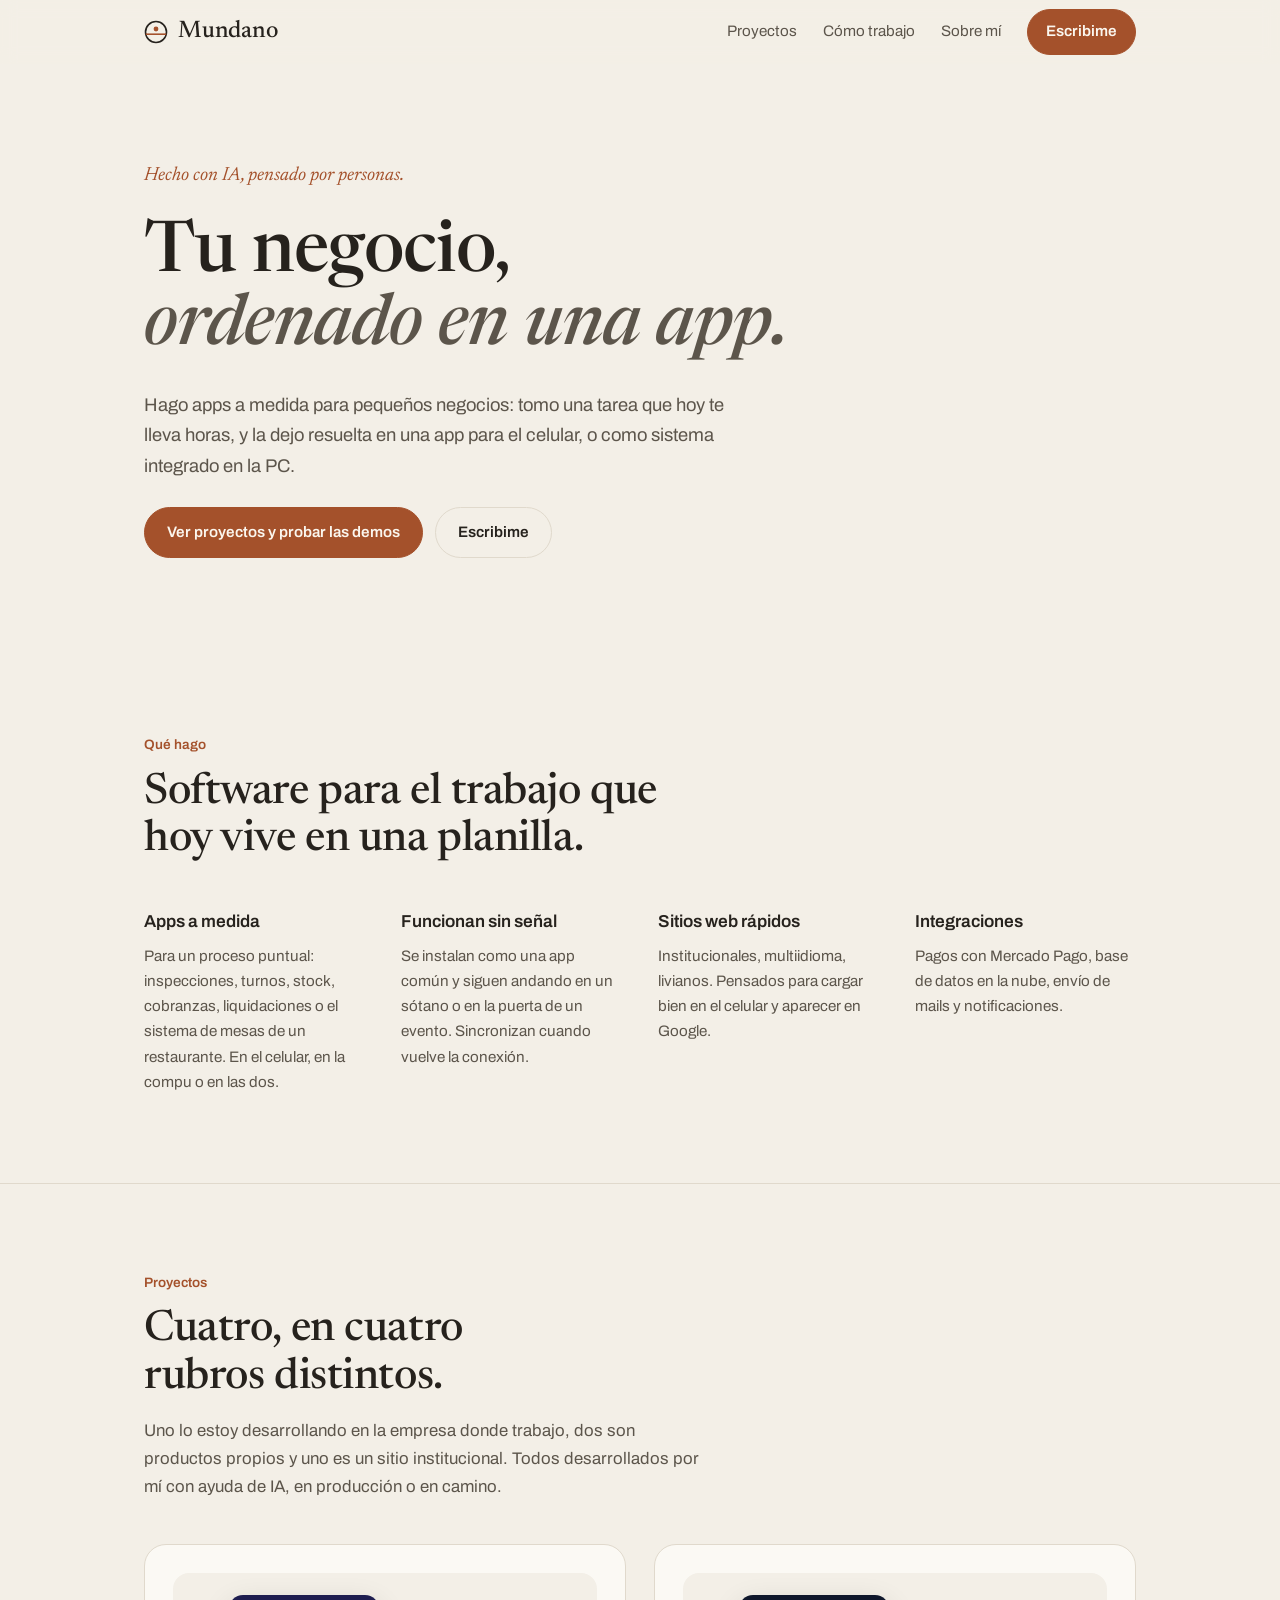
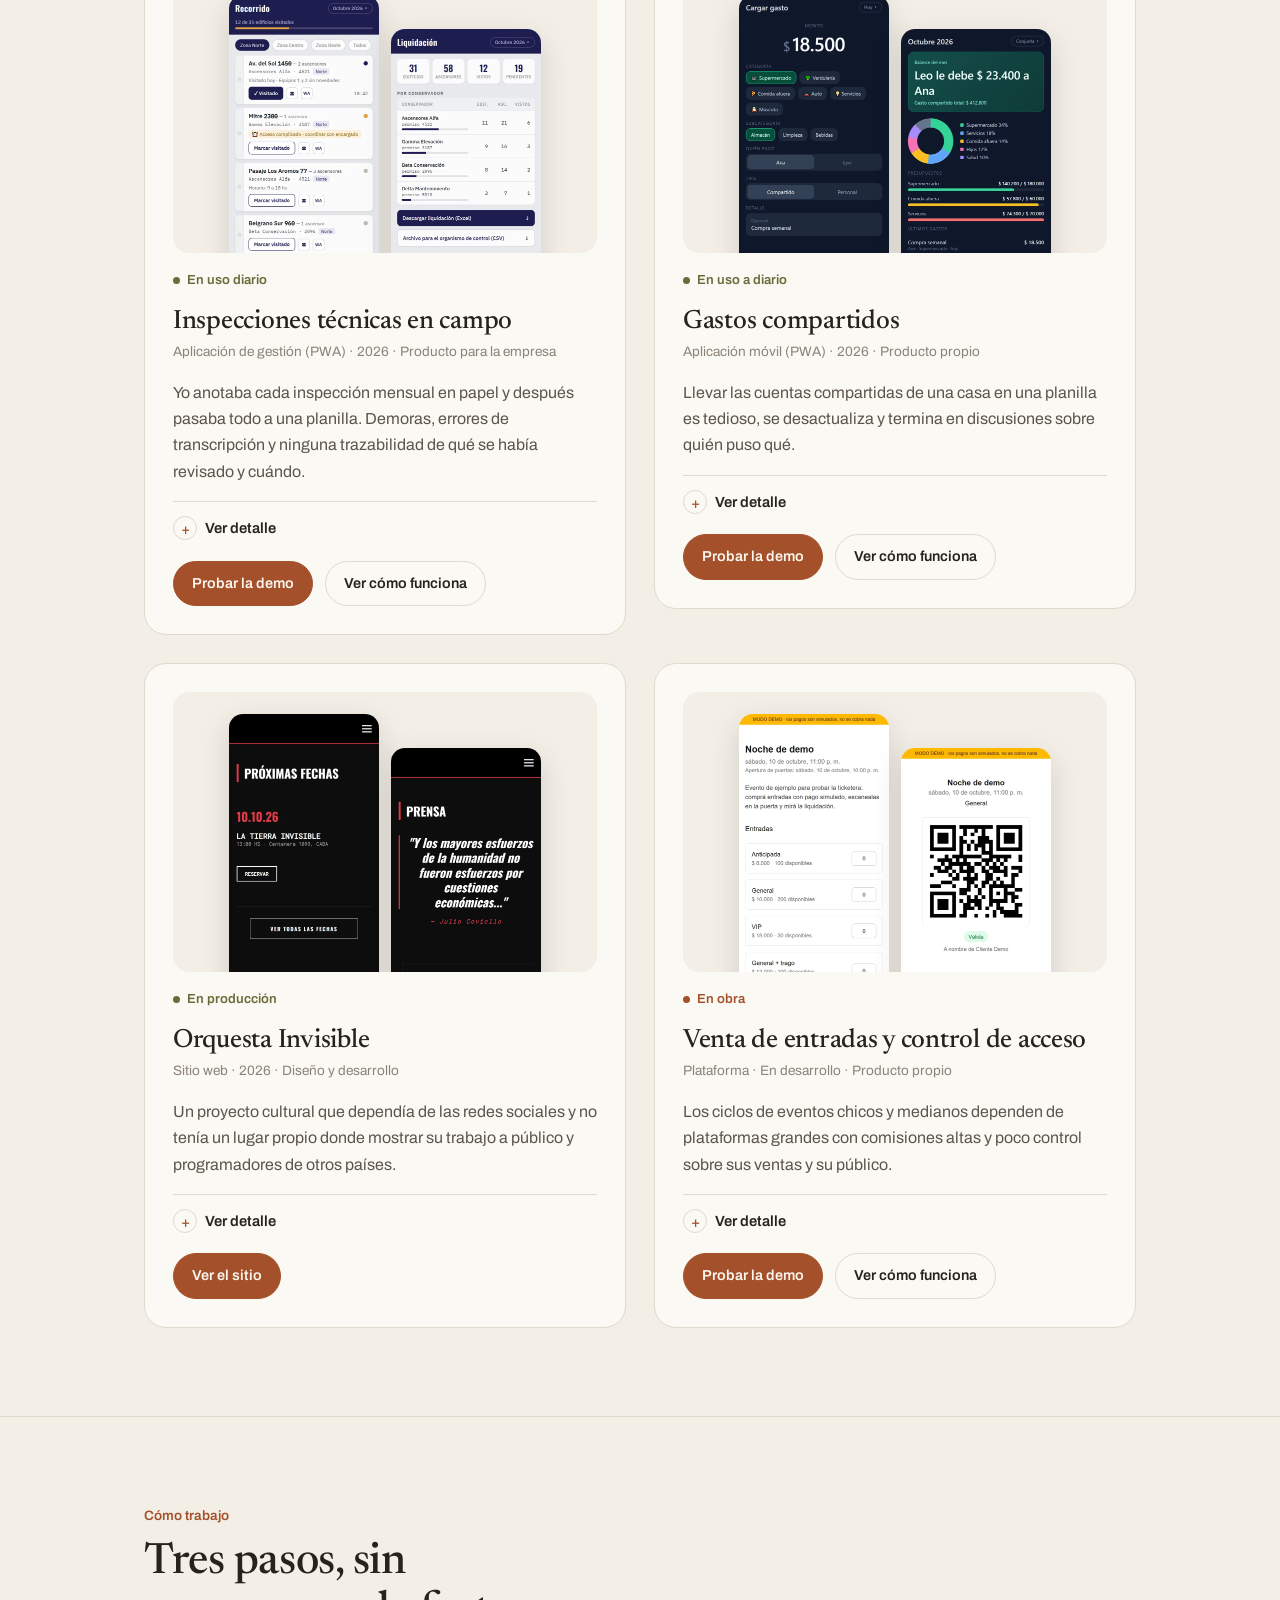
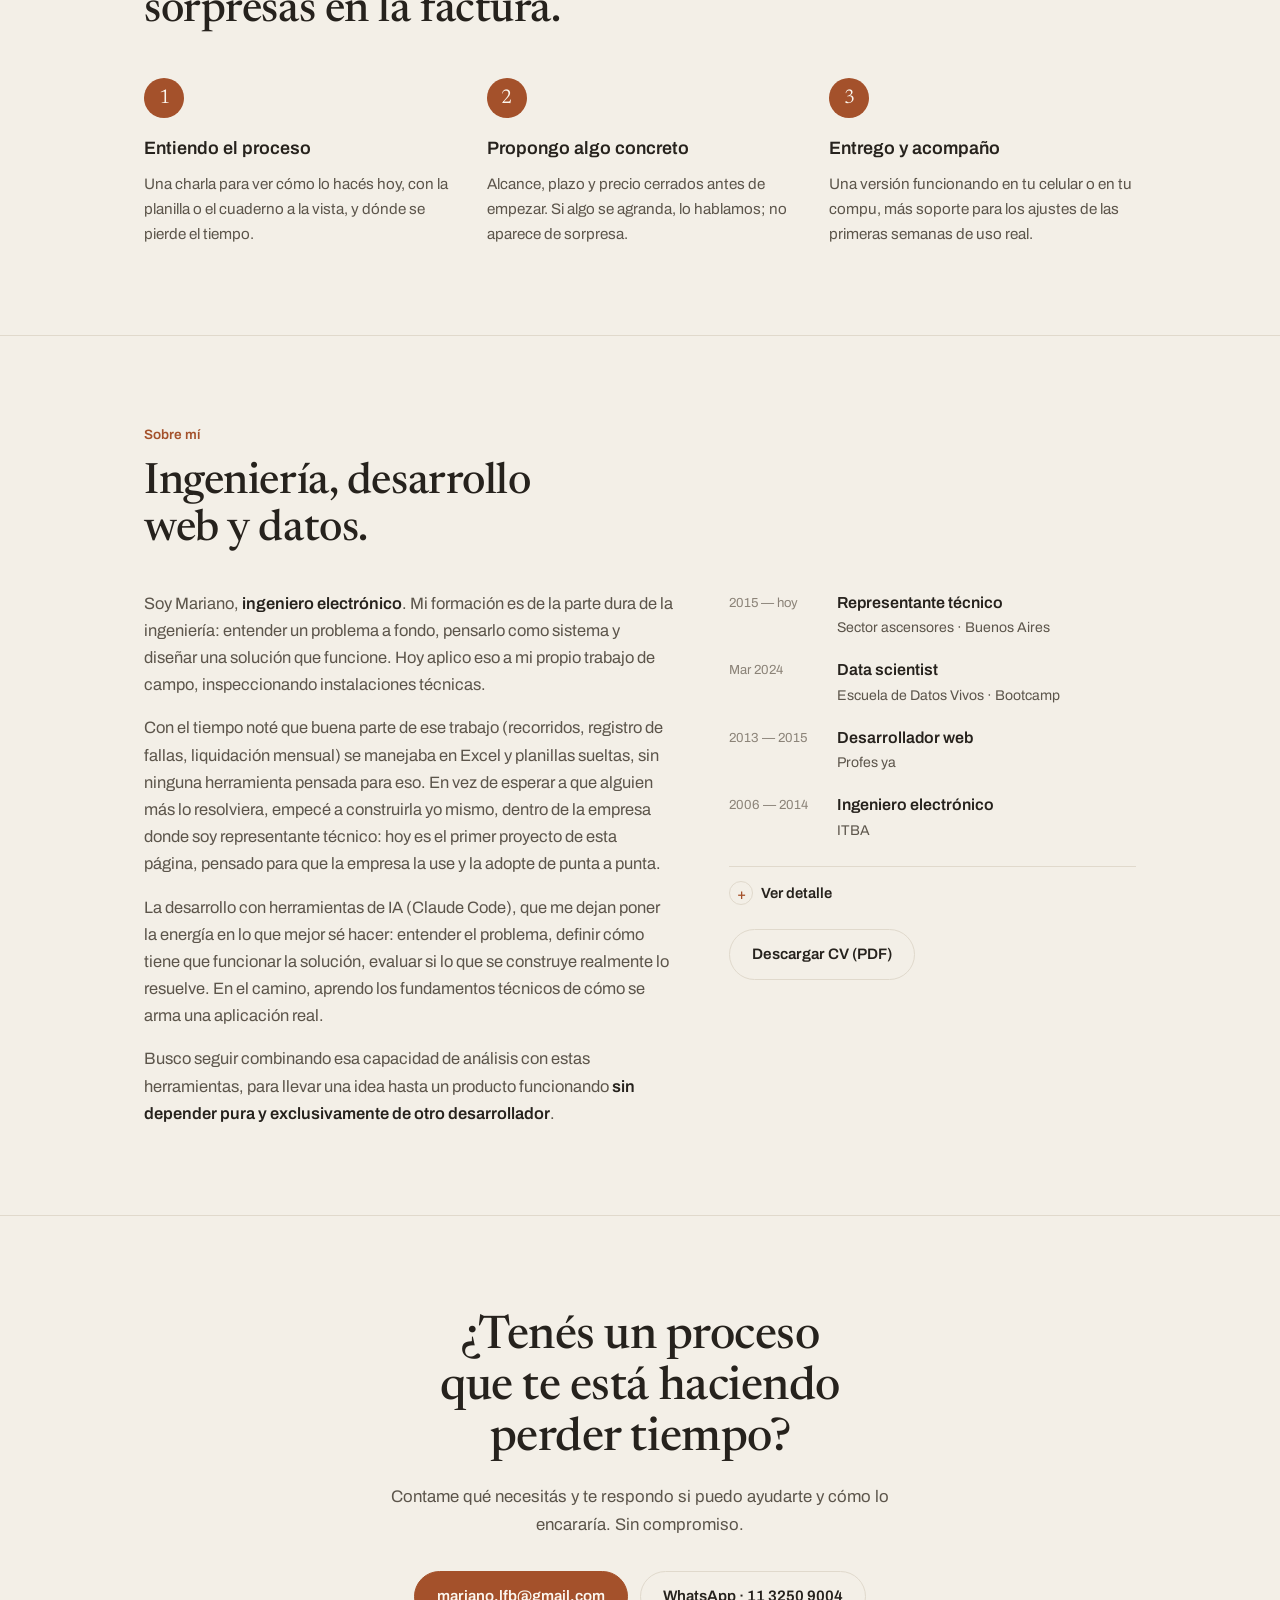
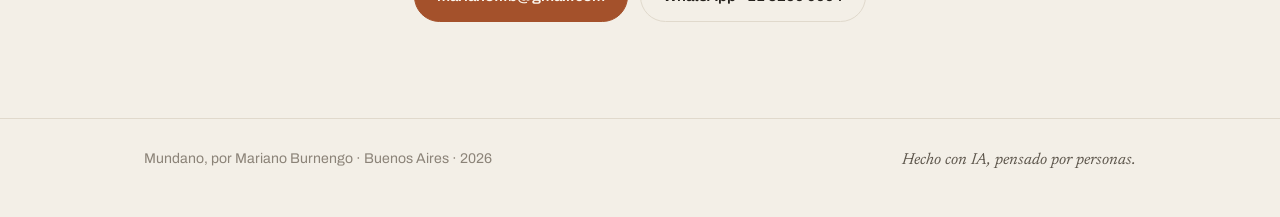
==== commit 8af797fb: "Imagen para compartir, ícono y tutoriales interactivos Co-Authored-By: Claude Opus 5.5 <noreply@anth" ====
--- a/index.html
+++ b/index.html
@@ -5,6 +5,20 @@
 <meta name="viewport" content="width=device-width, initial-scale=1">
 <title>Mundano · Mariano Burnengo</title>
 <meta name="description" content="Mundano, por Mariano Burnengo. Aplicaciones web y móviles a medida para pequeños negocios de Argentina. Hecho con IA, pensado por personas.">
+<link rel="icon" href="icono.svg" type="image/svg+xml">
+<link rel="apple-touch-icon" href="icono-180.png">
+<meta name="theme-color" content="#f3efe7">
+<meta property="og:type" content="website">
+<meta property="og:locale" content="es_AR">
+<meta property="og:site_name" content="Mundano">
+<meta property="og:url" content="https://marianolfb.github.io/">
+<meta property="og:title" content="Mundano · Tu negocio, ordenado en una app.">
+<meta property="og:description" content="Apps a medida para pequeños negocios, por Mariano Burnengo. Hecho con IA, pensado por personas.">
+<meta property="og:image" content="https://marianolfb.github.io/compartir.png">
+<meta property="og:image:width" content="1200">
+<meta property="og:image:height" content="630">
+<meta property="og:image:alt" content="Mundano: Tu negocio, ordenado en una app.">
+<meta name="twitter:card" content="summary_large_image">
 <link rel="stylesheet" href="https://fonts.googleapis.com/css2?family=Archivo:wght@400;500;600;700&family=Newsreader:ital,opsz,wght@0,6..72,400;0,6..72,500;1,6..72,400;1,6..72,500&display=swap">
 <style>
   :root{
@@ -224,7 +238,7 @@
               <p class="chico">Pantallas de ejemplo con datos ficticios, reproducidas del diseño de la app.</p>
             </div>
           </details>
-          <div class="acciones" data-demo="inspecciones"><a class="btn" href="#proyectos">Probar la demo</a></div>
+          <div class="acciones" data-demo="inspecciones"><a class="btn" href="#proyectos">Probar la demo</a><a class="btn suave" href="tutoriales/tutorial-inspecciones.html" target="_blank" rel="noopener">Ver cómo funciona</a></div>
         </article>
 
         <article class="proyecto">
@@ -253,7 +267,7 @@
               <p class="chico">Pantallas de ejemplo con datos ficticios, reproducidas del diseño de la app.</p>
             </div>
           </details>
-          <div class="acciones" data-demo="gastos"><a class="btn" href="#proyectos">Probar la demo</a></div>
+          <div class="acciones" data-demo="gastos"><a class="btn" href="#proyectos">Probar la demo</a><a class="btn suave" href="tutoriales/tutorial-gastos-compartidos.html" target="_blank" rel="noopener">Ver cómo funciona</a></div>
         </article>
 
         <article class="proyecto">
@@ -309,7 +323,7 @@
               <p class="chico">Capturas de la versión demo (pagos simulados, datos de ejemplo).</p>
             </div>
           </details>
-          <div class="acciones" data-demo="ticketera"><a class="btn" href="#proyectos">Probar la demo</a></div>
+          <div class="acciones" data-demo="ticketera"><a class="btn" href="#proyectos">Probar la demo</a><a class="btn suave" href="tutoriales/tutorial-ticketera.html" target="_blank" rel="noopener">Ver cómo funciona</a></div>
         </article>
 
       </div>
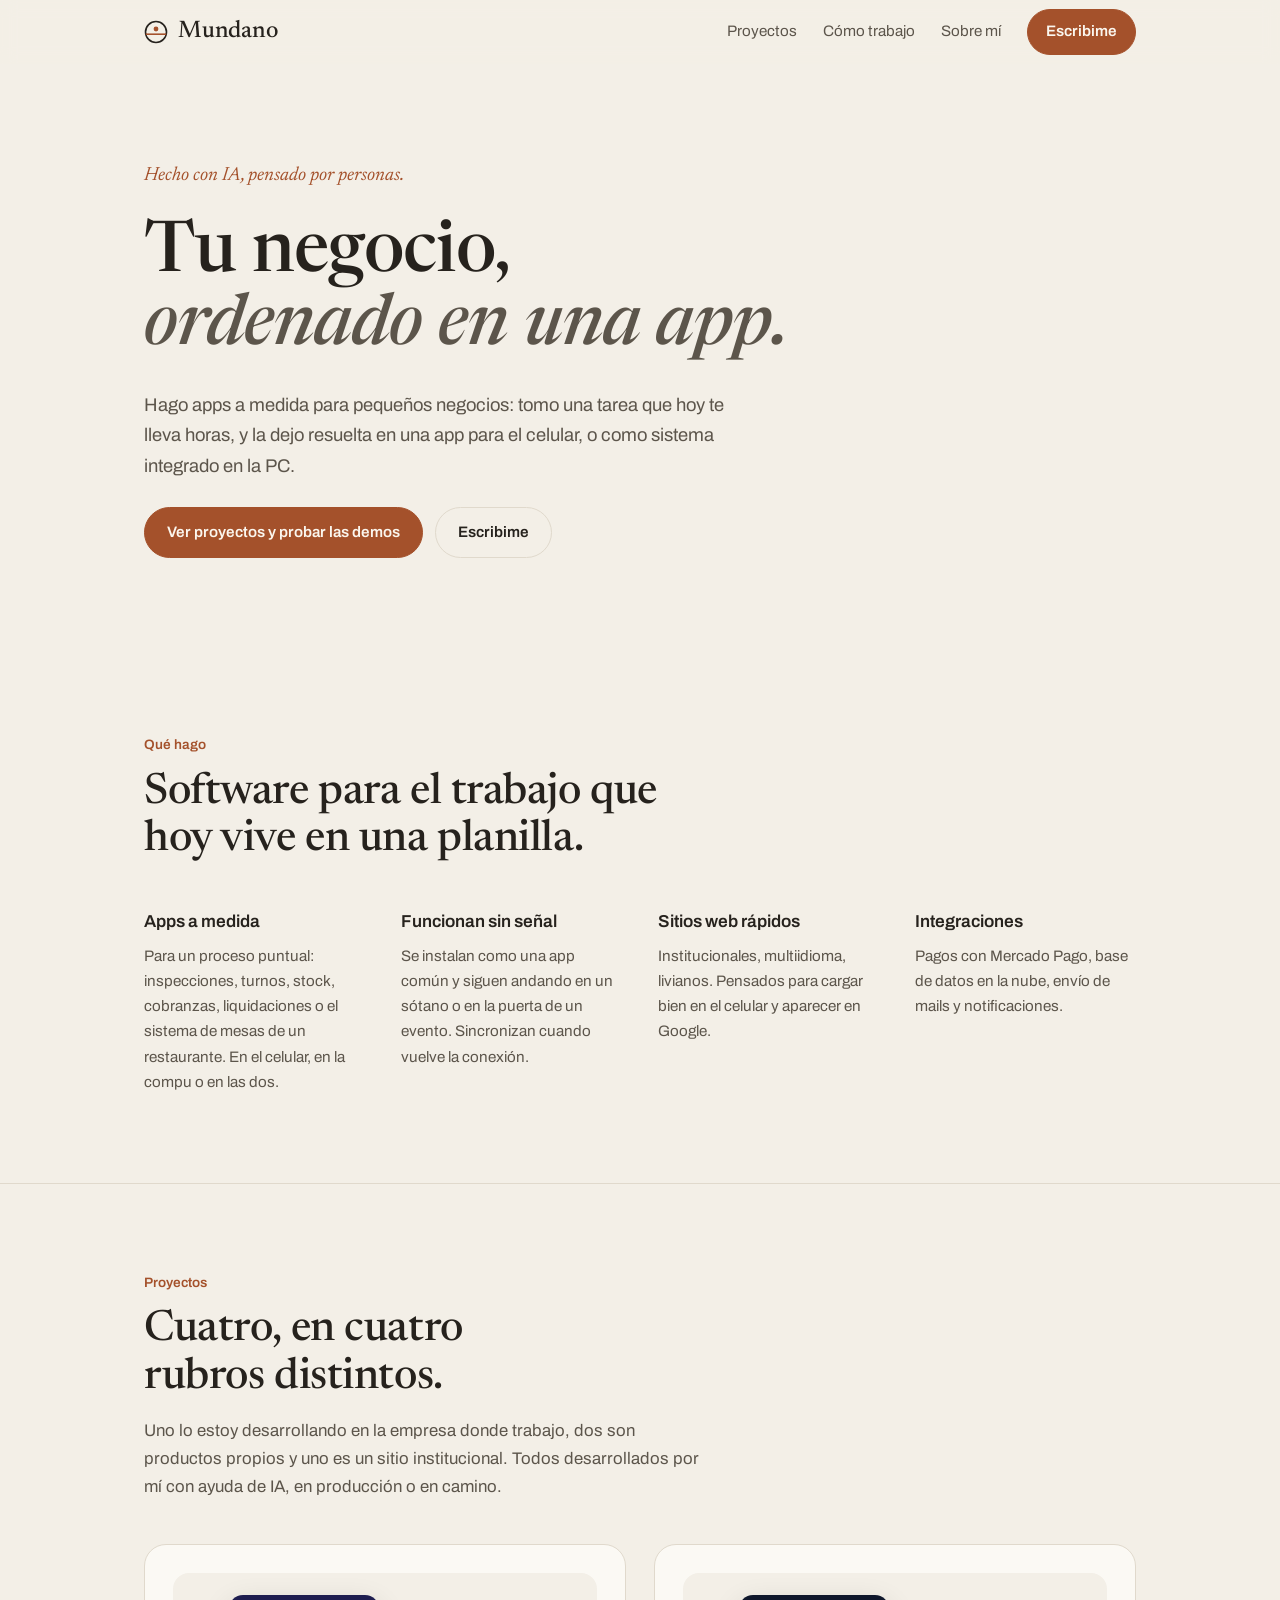
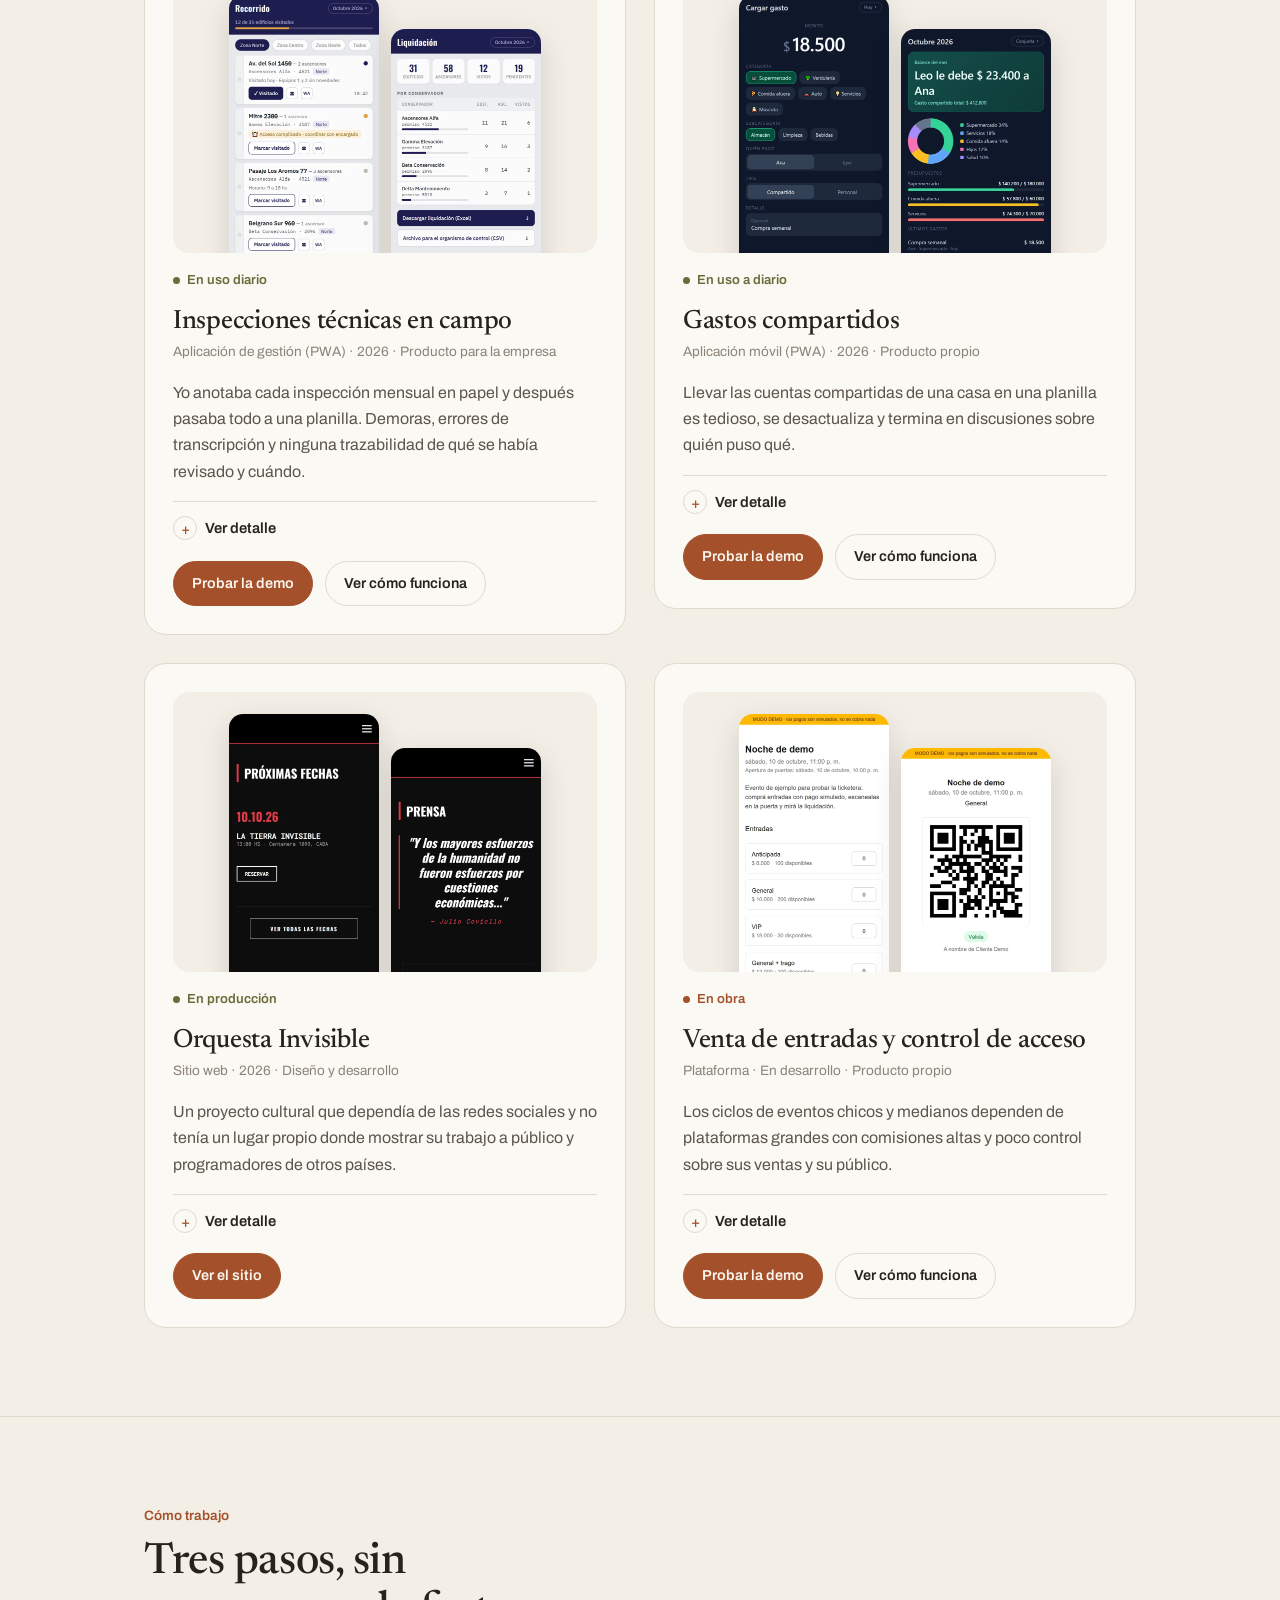
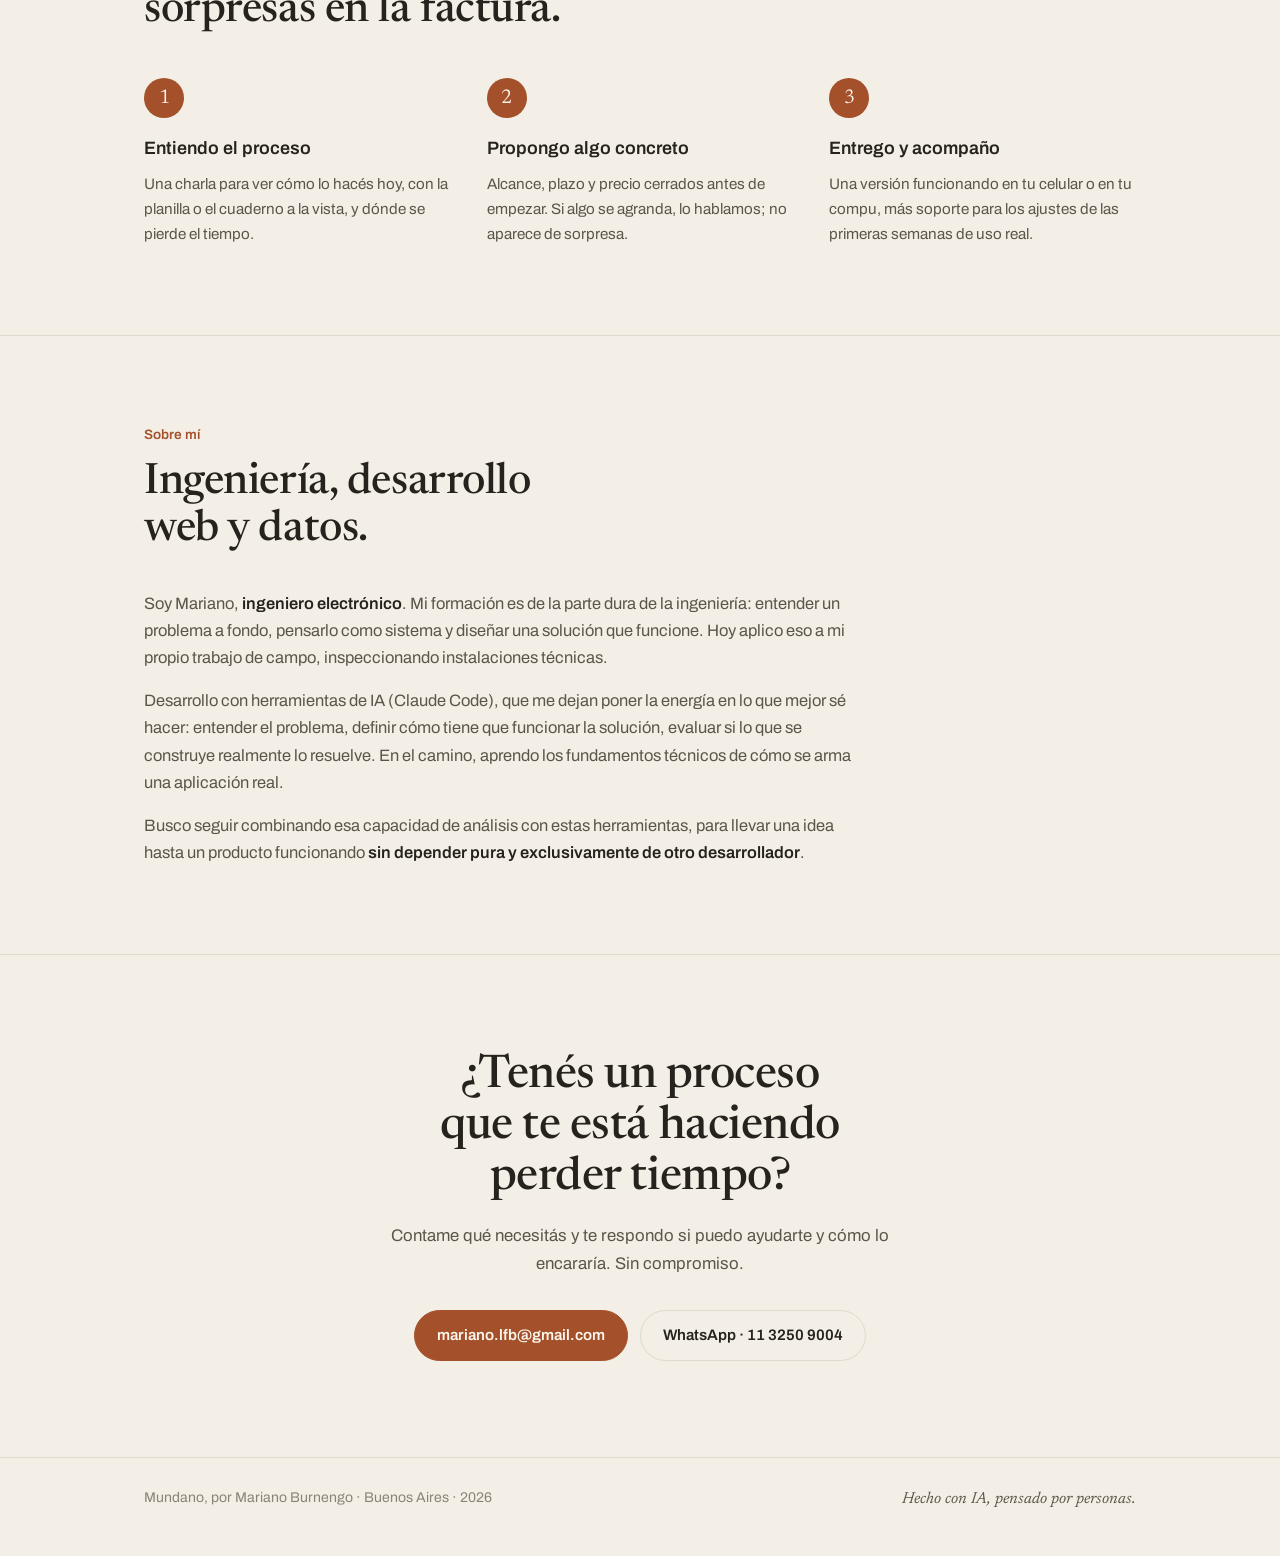
==== commit b781a2d4: "Saca el CV y la trayectoria del portfolio Co-Authored-By: Claude Opus 5.5 <noreply@anthropic.com>" ====
--- a/index.html
+++ b/index.html
@@ -129,17 +129,9 @@
   @media (max-width:760px){.pasos{grid-template-columns:1fr;gap:28px}}
 
   /* sobre mí */
-  .sobre{display:grid;grid-template-columns:minmax(0,1.3fr) minmax(0,1fr);gap:56px;margin-top:36px;align-items:start}
-  @media (max-width:820px){.sobre{grid-template-columns:1fr;gap:40px}}
+  .sobre{margin-top:36px;max-width:720px}
   .texto-sobre{display:flex;flex-direction:column;gap:16px;color:var(--tinta-suave);font-size:1.03rem}
   .texto-sobre strong{color:var(--tinta);font-weight:600}
-  .trayectoria{list-style:none;margin:0;padding:0;display:flex;flex-direction:column;gap:18px}
-  .trayectoria li{display:grid;grid-template-columns:96px 1fr;gap:12px}
-  .trayectoria .cuando{font-size:.82rem;color:var(--tinta-tenue);padding-top:.15em}
-  .trayectoria h3{font-size:1rem;font-weight:600}
-  .trayectoria p{font-size:.88rem;color:var(--tinta-suave)}
-  .lado-sobre{display:flex;flex-direction:column;gap:24px}
-  .lado-sobre details .detalle p{font-size:.9rem}
 
   /* contacto */
   .contacto{padding:96px 0;text-align:center;border-top:1px solid var(--linea)}
@@ -349,30 +341,8 @@
       <div class="sobre">
         <div class="texto-sobre">
           <p>Soy Mariano, <strong>ingeniero electrónico</strong>. Mi formación es de la parte dura de la ingeniería: entender un problema a fondo, pensarlo como sistema y diseñar una solución que funcione. Hoy aplico eso a mi propio trabajo de campo, inspeccionando instalaciones técnicas.</p>
-          <p>Con el tiempo noté que buena parte de ese trabajo (recorridos, registro de fallas, liquidación mensual) se manejaba en Excel y planillas sueltas, sin ninguna herramienta pensada para eso. En vez de esperar a que alguien más lo resolviera, empecé a construirla yo mismo, dentro de la empresa donde soy representante técnico: hoy es el primer proyecto de esta página, pensado para que la empresa la use y la adopte de punta a punta.</p>
-          <p>La desarrollo con herramientas de IA (Claude Code), que me dejan poner la energía en lo que mejor sé hacer: entender el problema, definir cómo tiene que funcionar la solución, evaluar si lo que se construye realmente lo resuelve. En el camino, aprendo los fundamentos técnicos de cómo se arma una aplicación real.</p>
+          <p>Desarrollo con herramientas de IA (Claude Code), que me dejan poner la energía en lo que mejor sé hacer: entender el problema, definir cómo tiene que funcionar la solución, evaluar si lo que se construye realmente lo resuelve. En el camino, aprendo los fundamentos técnicos de cómo se arma una aplicación real.</p>
           <p>Busco seguir combinando esa capacidad de análisis con estas herramientas, para llevar una idea hasta un producto funcionando <strong>sin depender pura y exclusivamente de otro desarrollador</strong>.</p>
-        </div>
-        <div class="lado-sobre">
-          <ol class="trayectoria" id="trayectoria">
-            <li><span class="cuando">2015 — hoy</span><div><h3>Representante técnico</h3><p>Sector ascensores · Buenos Aires</p></div></li>
-            <li><span class="cuando">Mar 2024</span><div><h3>Data scientist</h3><p>Escuela de Datos Vivos · Bootcamp</p></div></li>
-            <li><span class="cuando">2013 — 2015</span><div><h3>Desarrollador web</h3><p>Profes ya</p></div></li>
-            <li><span class="cuando">2006 — 2014</span><div><h3>Ingeniero electrónico</h3><p>ITBA</p></div></li>
-          </ol>
-          <details>
-            <summary>Ver detalle</summary>
-            <div class="detalle">
-              <p><b>Representante técnico.</b> Inspección técnica de instalaciones en campo y liquidación mensual. Desde acá nació la herramienta de gestión que figura como primer proyecto.</p>
-              <p><b>Data scientist.</b> Machine learning y análisis exploratorio de datos con Python, SQL, Pandas y TensorFlow.</p>
-              <p><b>Desarrollador web.</b> Sitio para gestionar la solicitud de clases presenciales, más un sistema de gestión interno para el personal de la organización, hecho con PHP y SQL.</p>
-              <p><b>Propias:</b> Análisis de requisitos · Diseño de sistemas · Pruebas y verificación · Electrónica · Desarrollo asistido por IA</p>
-              <p><b>Experiencia previa:</b> PHP y SQL (desarrollo web) · Python, Pandas y TensorFlow (bootcamp de datos)</p>
-              <p><b>Stack de proyectos:</b> React · TypeScript · Vite · Supabase · PWA offline-first · HTML / CSS / JS</p>
-              <p><b>Fuera del código:</b> Músico multiinstrumentista. Toco en la Orquesta Invisible.</p>
-            </div>
-          </details>
-          <div><a class="btn suave" href="Mariano-Fernandez-Burnengo-CV.pdf" download>Descargar CV (PDF)</a></div>
         </div>
       </div>
     </div>
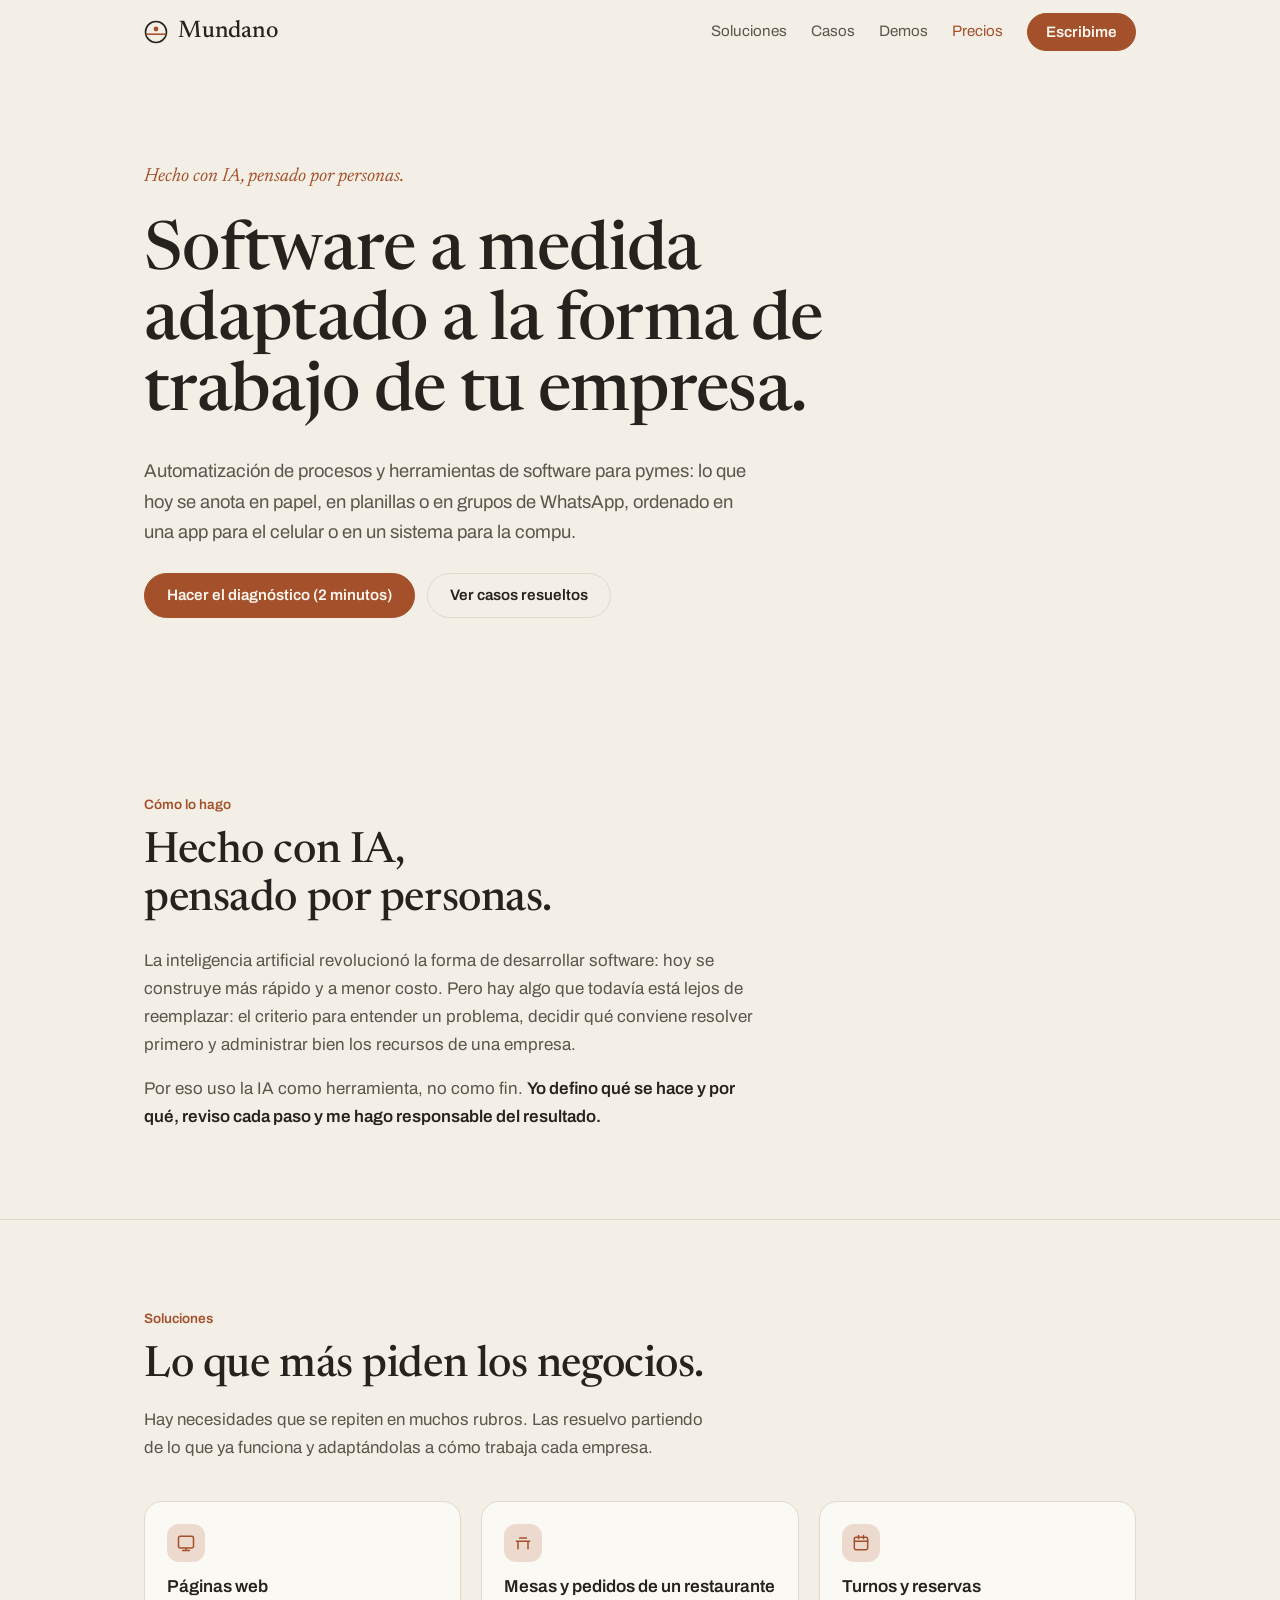
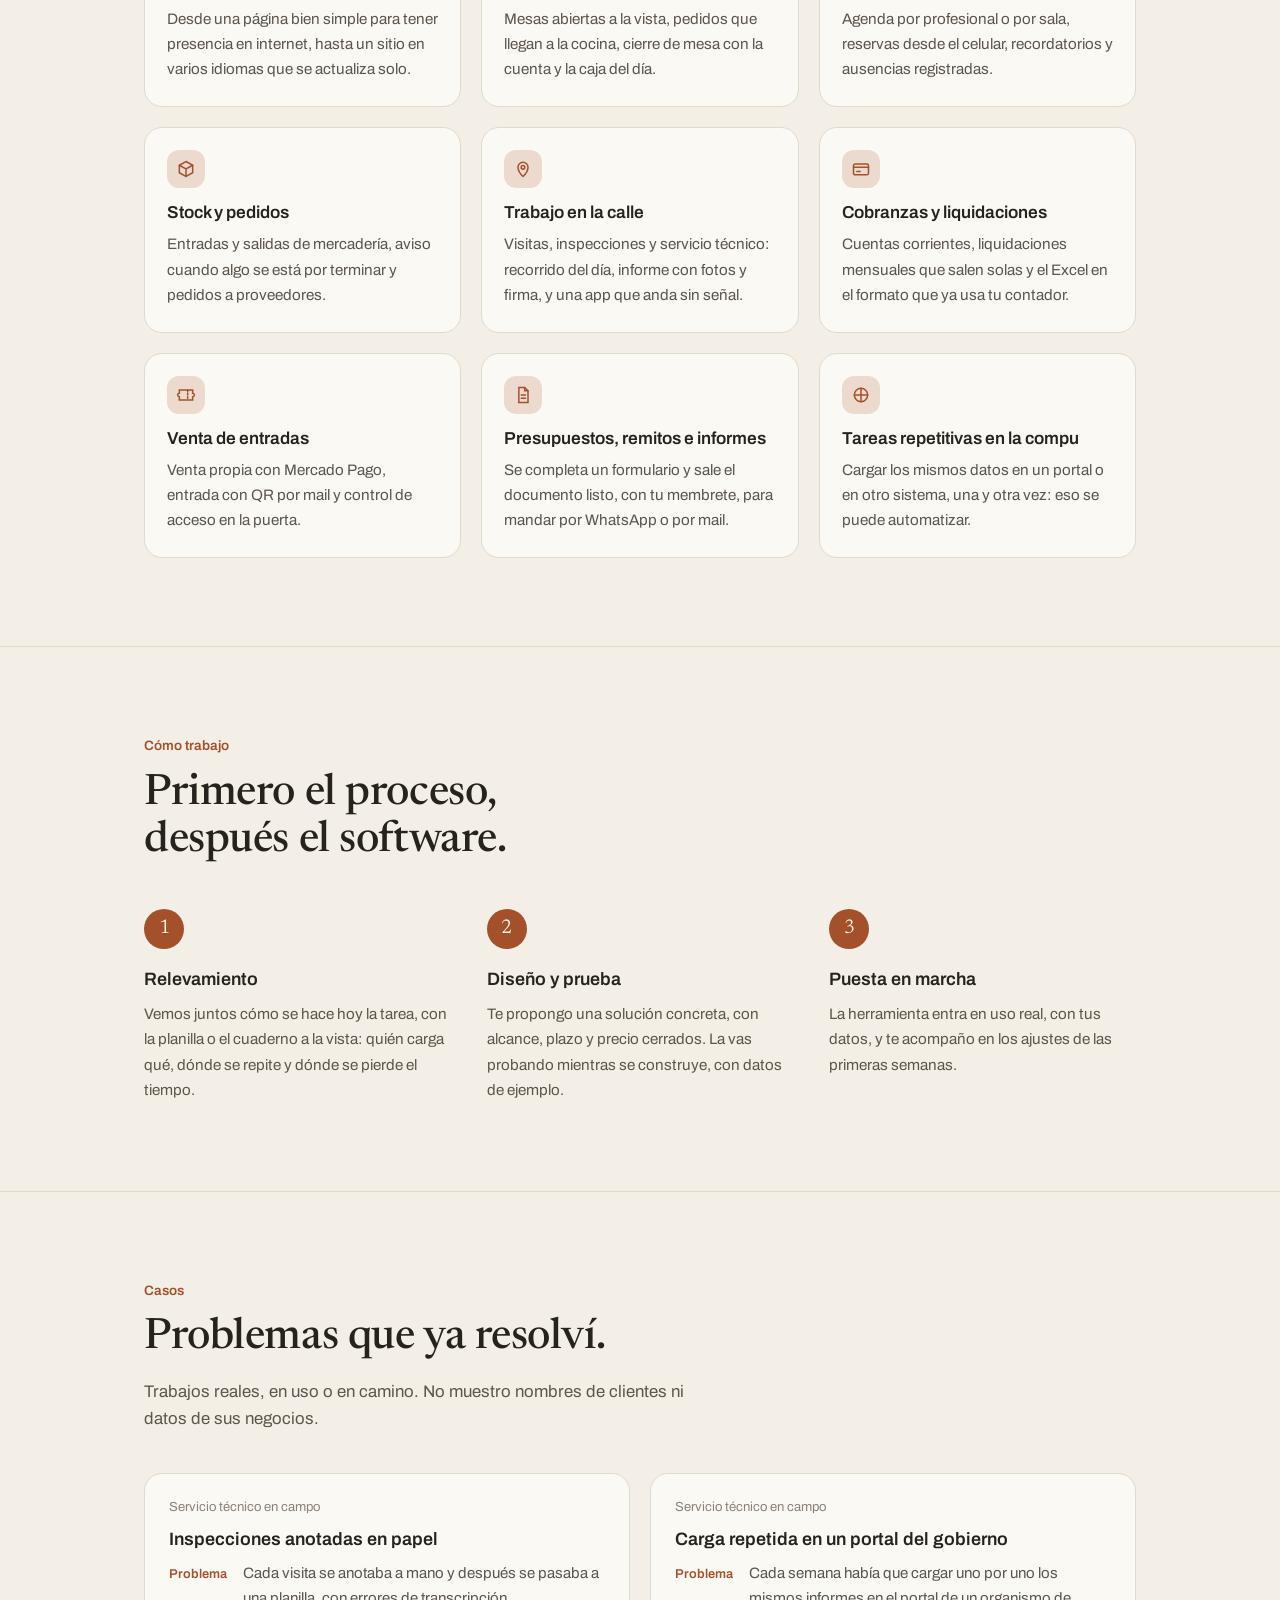
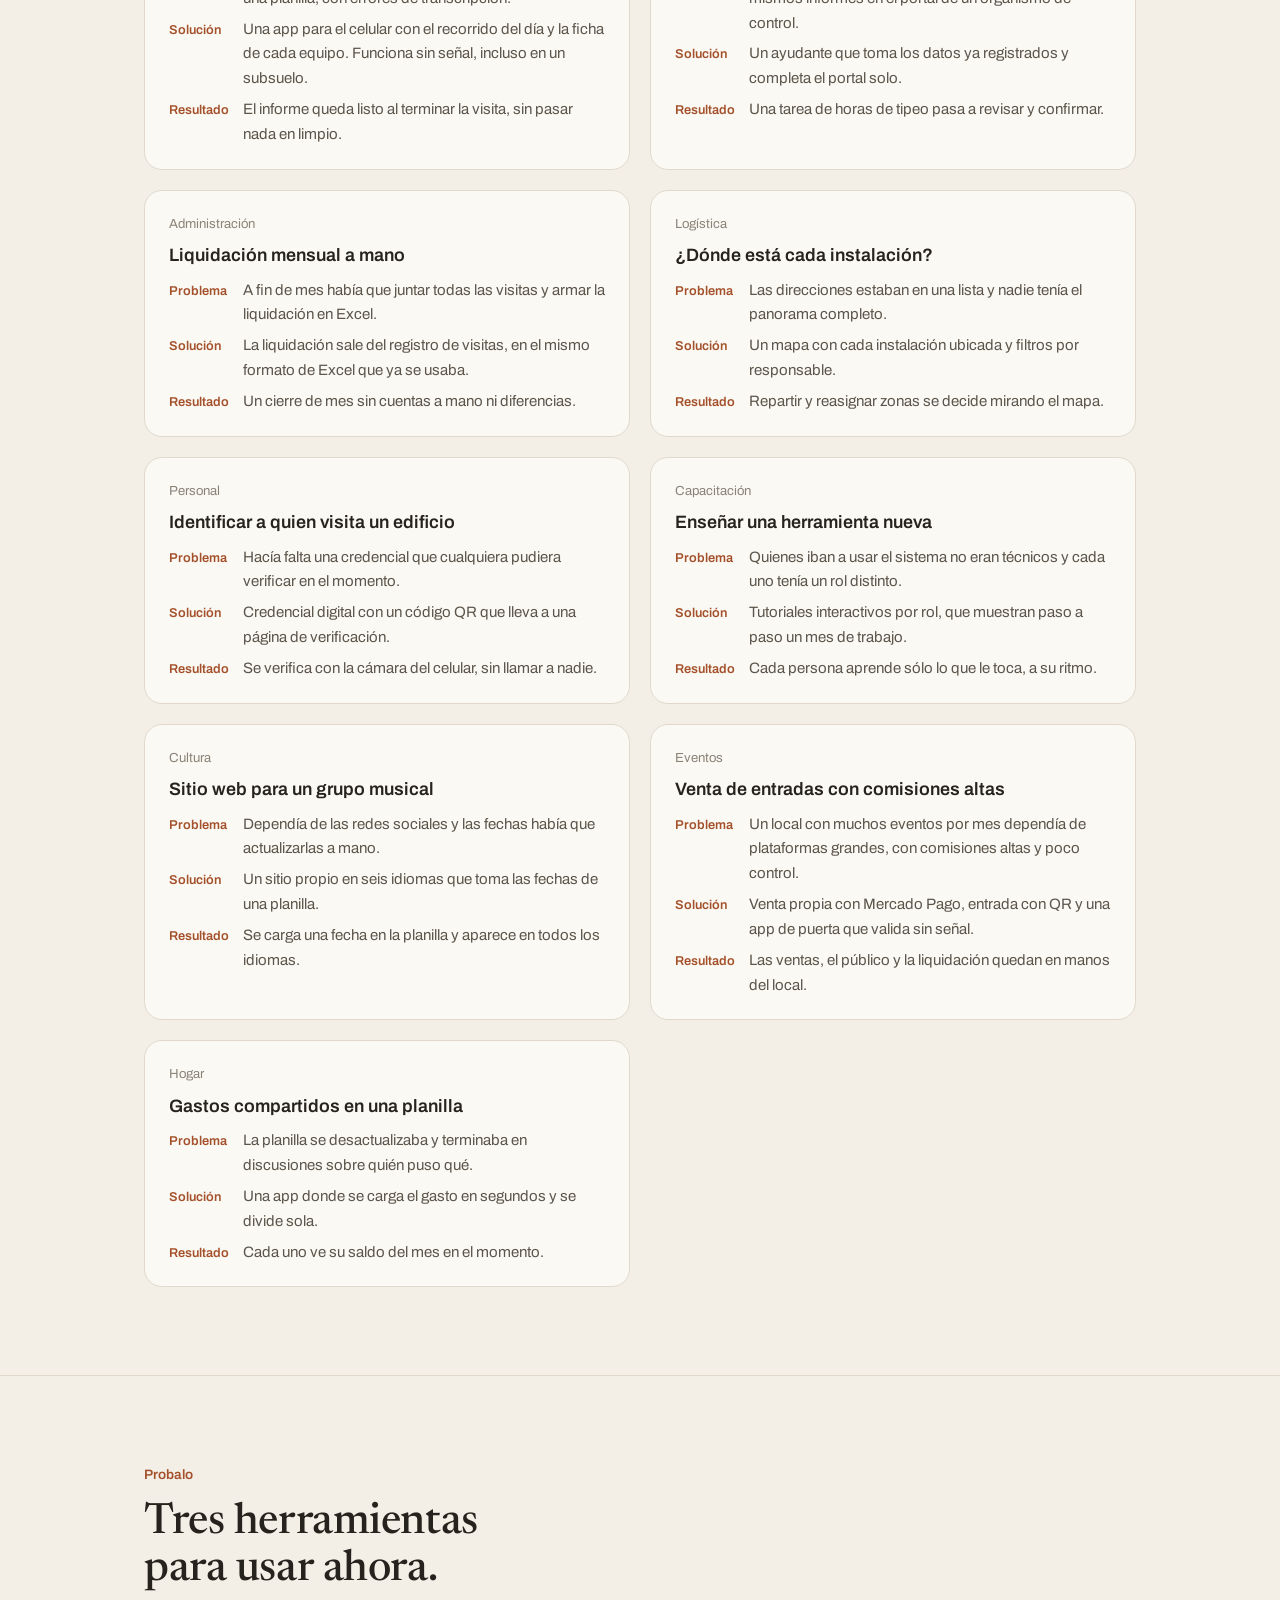
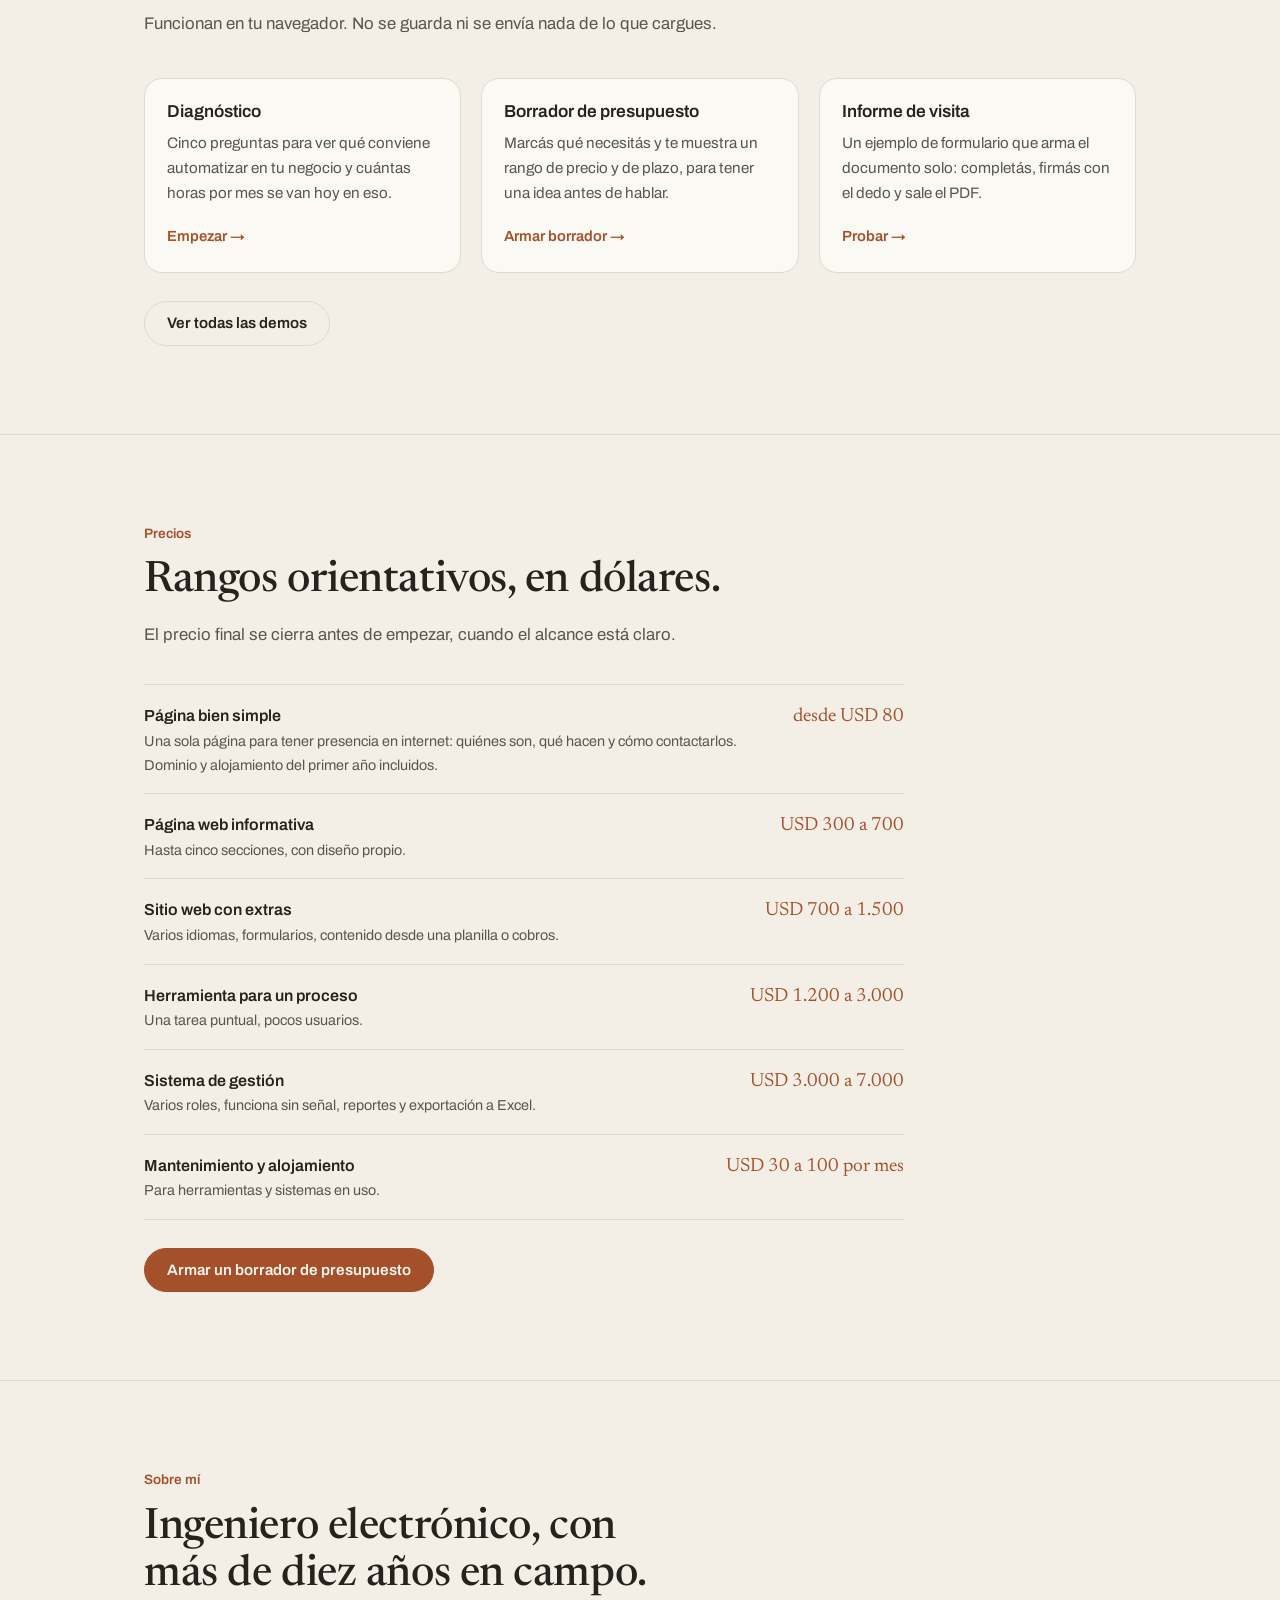
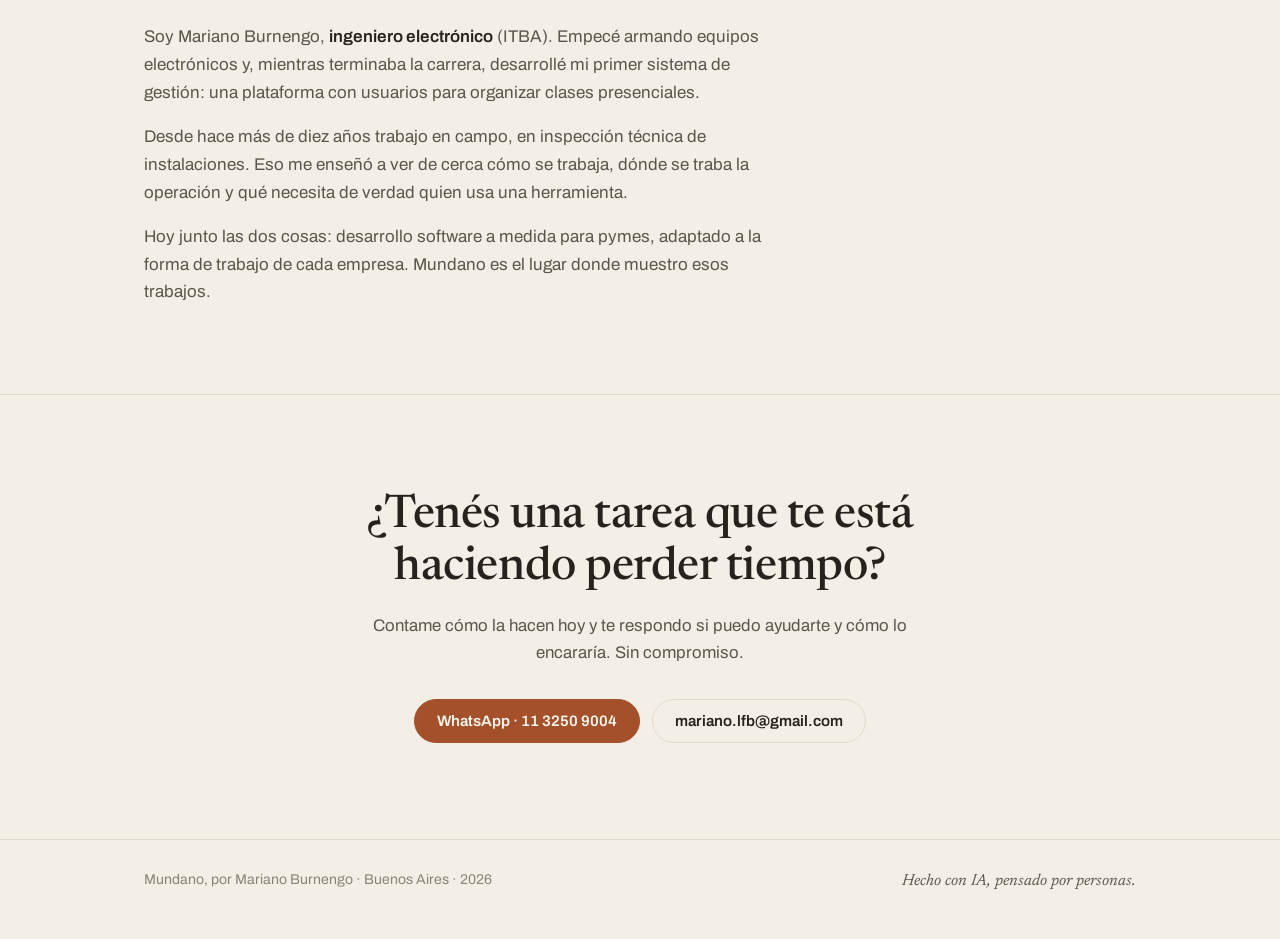
==== commit 5d485041: "Portfolio nuevo: software a medida para pymes, herramientas y precios Co-Authored-By: Claude Opus 5." ====
--- a/index.html
+++ b/index.html
@@ -3,8 +3,8 @@
 <head>
 <meta charset="utf-8">
 <meta name="viewport" content="width=device-width, initial-scale=1">
-<title>Mundano · Mariano Burnengo</title>
-<meta name="description" content="Mundano, por Mariano Burnengo. Aplicaciones web y móviles a medida para pequeños negocios de Argentina. Hecho con IA, pensado por personas.">
+<title>Mundano · Software a medida para pymes</title>
+<meta name="description" content="Mundano, por Mariano Burnengo. Automatización de procesos y software a medida para pymes, adaptado a la forma de trabajo de cada empresa. Hecho con IA, pensado por personas.">
 <link rel="icon" href="icono.svg" type="image/svg+xml">
 <link rel="apple-touch-icon" href="icono-180.png">
 <meta name="theme-color" content="#f3efe7">
@@ -12,146 +12,15 @@
 <meta property="og:locale" content="es_AR">
 <meta property="og:site_name" content="Mundano">
 <meta property="og:url" content="https://marianolfb.github.io/">
-<meta property="og:title" content="Mundano · Tu negocio, ordenado en una app.">
-<meta property="og:description" content="Apps a medida para pequeños negocios, por Mariano Burnengo. Hecho con IA, pensado por personas.">
+<meta property="og:title" content="Mundano · Software a medida adaptado a la forma de trabajo de tu empresa.">
+<meta property="og:description" content="Automatización de procesos y software a medida para pymes, por Mariano Burnengo. Hecho con IA, pensado por personas.">
 <meta property="og:image" content="https://marianolfb.github.io/compartir.png">
 <meta property="og:image:width" content="1200">
 <meta property="og:image:height" content="630">
-<meta property="og:image:alt" content="Mundano: Tu negocio, ordenado en una app.">
+<meta property="og:image:alt" content="Mundano, por Mariano Burnengo">
 <meta name="twitter:card" content="summary_large_image">
 <link rel="stylesheet" href="https://fonts.googleapis.com/css2?family=Archivo:wght@400;500;600;700&family=Newsreader:ital,opsz,wght@0,6..72,400;0,6..72,500;1,6..72,400;1,6..72,500&display=swap">
-<style>
-  :root{
-    --papel:#f3efe7;
-    --papel-alto:#fbf9f4;
-    --tinta:#26221d;
-    --tinta-suave:#5c554b;
-    --tinta-tenue:#8b8378;
-    --linea:#e0d9cc;
-    --tierra:#a4512b;
-    --tierra-honda:#7e3c1f;
-    --oliva:#6b6a3a;
-    --sobre-tierra:#fbf6ee;
-    --sel:rgba(164,81,43,.18);
-  }
-  @media (prefers-color-scheme:dark){
-    :root:not([data-theme="light"]){
-      --papel:#171512;--papel-alto:#201d19;--tinta:#ede7dc;--tinta-suave:#b5ac9e;--tinta-tenue:#857d71;
-      --linea:#2f2b25;--tierra:#e08a5c;--tierra-honda:#f0a97f;--oliva:#b8b67a;--sobre-tierra:#1a1410;--sel:rgba(224,138,92,.22);
-    }
-  }
-  :root[data-theme="dark"]{
-    --papel:#171512;--papel-alto:#201d19;--tinta:#ede7dc;--tinta-suave:#b5ac9e;--tinta-tenue:#857d71;
-    --linea:#2f2b25;--tierra:#e08a5c;--tierra-honda:#f0a97f;--oliva:#b8b67a;--sobre-tierra:#1a1410;--sel:rgba(224,138,92,.22);
-  }
-
-  *{box-sizing:border-box}
-  [hidden]{display:none!important}
-  html{scroll-behavior:smooth}
-  body{margin:0;background:var(--papel);color:var(--tinta);font:16px/1.65 "Archivo",system-ui,-apple-system,"Segoe UI",Roboto,sans-serif;-webkit-font-smoothing:antialiased}
-  ::selection{background:var(--sel)}
-  a{color:inherit}
-  h1,h2,h3,p{margin:0}
-  .serif{font-family:"Newsreader",Georgia,"Times New Roman",serif;font-weight:500;letter-spacing:-.01em;text-wrap:balance}
-  .wrap{max-width:1040px;margin:0 auto;padding:0 24px}
-  section{scroll-margin-top:70px}
-
-  /* encabezado */
-  .cabeza{position:sticky;top:0;z-index:10;background:color-mix(in srgb,var(--papel) 92%,transparent);backdrop-filter:blur(8px);-webkit-backdrop-filter:blur(8px)}
-  .cabeza .wrap{display:flex;align-items:center;justify-content:space-between;height:64px;gap:16px}
-  .marca{display:flex;align-items:center;gap:10px;text-decoration:none;font-family:"Newsreader",Georgia,serif;font-size:1.5rem;font-weight:500;letter-spacing:-.01em}
-  .marca svg{width:24px;height:24px;flex:none}
-  .nav{display:flex;align-items:center;gap:26px}
-  .nav a{text-decoration:none;color:var(--tinta-suave);font-size:.95rem}
-  .nav a:hover,.nav a[aria-current="true"]{color:var(--tierra)}
-  .btn{display:inline-flex;align-items:center;gap:8px;background:var(--tierra);color:var(--sobre-tierra)!important;font-weight:600;font-size:.95rem;padding:12px 22px;border-radius:999px;text-decoration:none;border:1.5px solid var(--tierra);transition:background .18s,border-color .18s}
-  .btn:hover{background:var(--tierra-honda);border-color:var(--tierra-honda)}
-  .btn.suave{background:transparent;color:var(--tinta)!important;border-color:var(--linea)}
-  .btn.suave:hover{border-color:var(--tinta-tenue)}
-  .nav .btn{padding:9px 18px}
-  a:focus-visible,button:focus-visible,summary:focus-visible{outline:2.5px solid var(--tierra);outline-offset:3px}
-  @media (max-width:760px){.nav a:not(.btn){display:none}}
-
-  /* portada */
-  .portada{padding-top:96px;padding-bottom:88px;display:flex;flex-direction:column;align-items:flex-start;gap:26px}
-  .lema{font-family:"Newsreader",Georgia,serif;font-style:italic;font-size:1.2rem;color:var(--tierra)}
-  .portada h1{font-size:clamp(2.5rem,6.4vw,4.4rem);line-height:1.04;max-width:16ch}
-  .portada h1 em{display:block;font-style:italic;color:var(--tinta-suave)}
-  .bajada{font-size:1.15rem;max-width:54ch;color:var(--tinta-suave)}
-  .acciones{display:flex;flex-wrap:wrap;gap:12px}
-
-  /* secciones */
-  .sec{padding:88px 0}
-  .sec+.sec{border-top:1px solid var(--linea)}
-  .etiqueta{font-size:.85rem;font-weight:600;color:var(--tierra);margin-bottom:12px}
-  .sec h2{font-size:clamp(1.9rem,4vw,2.7rem);line-height:1.1;max-width:22ch}
-  .intro{margin-top:16px;max-width:56ch;color:var(--tinta-suave);font-size:1.05rem}
-
-  /* qué hago */
-  .cuatro{display:grid;grid-template-columns:repeat(4,1fr);gap:36px;margin-top:44px}
-  .cuatro h3{font-size:1.08rem;font-weight:600;margin-bottom:8px}
-  .cuatro p{font-size:.95rem;color:var(--tinta-suave)}
-  @media (max-width:900px){.cuatro{grid-template-columns:1fr 1fr}}
-  @media (max-width:560px){.cuatro{grid-template-columns:1fr;gap:26px}}
-
-  /* proyectos */
-  .proyectos{display:grid;grid-template-columns:1fr 1fr;gap:28px;margin-top:44px;align-items:start}
-  @media (max-width:820px){.proyectos{grid-template-columns:1fr}}
-  .proyecto{background:var(--papel-alto);border:1px solid var(--linea);border-radius:22px;padding:28px;display:flex;flex-direction:column;gap:16px}
-  .vista{display:flex;gap:12px;justify-content:center;background:var(--papel);border-radius:16px;padding:22px 16px 0;overflow:hidden;height:280px}
-  .vista img{width:150px;height:auto;aspect-ratio:390/844;object-fit:cover;border-radius:14px 14px 0 0;box-shadow:0 10px 30px rgba(0,0,0,.14);align-self:flex-start}
-  .vista img+img{margin-top:34px}
-  .estado{display:inline-flex;align-items:center;gap:7px;font-size:.82rem;font-weight:600;color:var(--oliva)}
-  .estado::before{content:"";width:7px;height:7px;border-radius:50%;background:currentColor}
-  .estado.obra{color:var(--tierra)}
-  .proyecto h3{font-size:1.65rem;line-height:1.15}
-  .tipo{font-size:.85rem;color:var(--tinta-tenue);margin-top:4px}
-  .problema{color:var(--tinta-suave)}
-  .proyecto .acciones{margin-top:auto;padding-top:4px}
-  .proyecto .btn{padding:10px 18px;font-size:.9rem}
-  details{border-top:1px solid var(--linea);padding-top:14px}
-  summary{cursor:pointer;font-weight:600;font-size:.92rem;color:var(--tinta);list-style:none;display:flex;align-items:center;gap:8px}
-  summary::-webkit-details-marker{display:none}
-  summary::before{content:"+";display:grid;place-items:center;width:22px;height:22px;border-radius:50%;border:1px solid var(--linea);font-weight:500;color:var(--tierra)}
-  details[open] summary::before{content:"−"}
-  .detalle{display:flex;flex-direction:column;gap:12px;margin-top:14px;font-size:.93rem;color:var(--tinta-suave)}
-  .detalle b{color:var(--tinta);font-weight:600}
-  .detalle ul{margin:0;padding-left:18px;display:flex;flex-direction:column;gap:6px}
-  .detalle .chico{font-size:.85rem;color:var(--tinta-tenue)}
-  .detalle .reservado{font-style:italic}
-
-  /* cómo trabajo */
-  .pasos{display:grid;grid-template-columns:repeat(3,1fr);gap:36px;margin-top:44px;counter-reset:p}
-  .paso{counter-increment:p}
-  .paso::before{content:counter(p);display:grid;place-items:center;width:40px;height:40px;border-radius:50%;background:var(--tierra);color:var(--sobre-tierra);font-family:"Newsreader",Georgia,serif;font-size:1.25rem;margin-bottom:16px}
-  .paso h3{font-size:1.12rem;font-weight:600;margin-bottom:8px}
-  .paso p{font-size:.95rem;color:var(--tinta-suave)}
-  @media (max-width:760px){.pasos{grid-template-columns:1fr;gap:28px}}
-
-  /* sobre mí */
-  .sobre{margin-top:36px;max-width:720px}
-  .texto-sobre{display:flex;flex-direction:column;gap:16px;color:var(--tinta-suave);font-size:1.03rem}
-  .texto-sobre strong{color:var(--tinta);font-weight:600}
-
-  /* contacto */
-  .contacto{padding:96px 0;text-align:center;border-top:1px solid var(--linea)}
-  .contacto h2{margin:0 auto;font-size:clamp(1.9rem,4.4vw,2.9rem);line-height:1.1;max-width:20ch}
-  .contacto .intro{margin:18px auto 0}
-  .contacto .acciones{justify-content:center;margin-top:32px}
-
-  .pie{border-top:1px solid var(--linea);padding:28px 0 44px;font-size:.88rem;color:var(--tinta-tenue)}
-  .pie .wrap{display:flex;justify-content:space-between;flex-wrap:wrap;gap:8px 20px}
-  .pie em{font-family:"Newsreader",Georgia,serif;color:var(--tinta-suave);font-size:1rem}
-
-  @media (max-width:600px){
-    .wrap{padding:0 16px}
-    .portada{padding-top:60px;padding-bottom:64px}
-    .sec,.contacto{padding:64px 0}
-    .proyecto{padding:20px;border-radius:18px}
-    .vista{height:230px}.vista img{width:122px}
-  }
-  @media (prefers-reduced-motion:reduce){html{scroll-behavior:auto}*{transition:none!important}}
-</style>
+<link rel="stylesheet" href="estilo.css">
 </head>
 <body>
 
@@ -162,9 +31,10 @@
       Mundano
     </a>
     <nav class="nav" aria-label="Secciones">
-      <a href="#proyectos">Proyectos</a>
-      <a href="#proceso">Cómo trabajo</a>
-      <a href="#sobre-mi">Sobre mí</a>
+      <a href="#soluciones">Soluciones</a>
+      <a href="#casos">Casos</a>
+      <a href="demos.html">Demos</a>
+      <a href="#precios">Precios</a>
       <a class="btn" href="#contacto">Escribime</a>
     </nav>
   </div>
@@ -174,150 +44,76 @@
 
   <section class="wrap portada">
     <p class="lema">Hecho con IA, pensado por personas.</p>
-    <h1 class="serif">Tu negocio, <em>ordenado en una app.</em></h1>
-    <p class="bajada">Hago apps a medida para pequeños negocios: tomo una tarea que hoy te lleva horas, y la dejo resuelta en una app para el celular, o como sistema integrado en la PC.</p>
+    <h1 class="serif">Software a medida adaptado a la forma de trabajo de tu empresa.</h1>
+    <p class="bajada">Automatización de procesos y herramientas de software para pymes: lo que hoy se anota en papel, en planillas o en grupos de WhatsApp, ordenado en una app para el celular o en un sistema para la compu.</p>
     <div class="acciones">
-      <a class="btn" id="cta-proyectos" href="#proyectos">Ver proyectos</a>
-      <a class="btn suave" href="#contacto">Escribime</a>
-    </div>
-  </section>
-
-  <section class="sec" id="que-hago">
-    <div class="wrap">
-      <p class="etiqueta">Qué hago</p>
-      <h2 class="serif">Software para el trabajo que hoy vive en una planilla.</h2>
-      <div class="cuatro">
-        <div><h3>Apps a medida</h3><p>Para un proceso puntual: inspecciones, turnos, stock, cobranzas, liquidaciones o el sistema de mesas de un restaurante. En el celular, en la compu o en las dos.</p></div>
-        <div><h3>Funcionan sin señal</h3><p>Se instalan como una app común y siguen andando en un sótano o en la puerta de un evento. Sincronizan cuando vuelve la conexión.</p></div>
-        <div><h3>Sitios web rápidos</h3><p>Institucionales, multiidioma, livianos. Pensados para cargar bien en el celular y aparecer en Google.</p></div>
-        <div><h3>Integraciones</h3><p>Pagos con Mercado Pago, base de datos en la nube, envío de mails y notificaciones.</p></div>
-      </div>
-    </div>
-  </section>
-
-  <section class="sec" id="proyectos">
-    <div class="wrap">
-      <p class="etiqueta">Proyectos</p>
-      <h2 class="serif">Cuatro, en cuatro rubros distintos.</h2>
-      <p class="intro">Uno lo estoy desarrollando en la empresa donde trabajo, dos son productos propios y uno es un sitio institucional. Todos desarrollados por mí con ayuda de IA, en producción o en camino.</p>
-
-      <div class="proyectos">
-
-        <article class="proyecto">
-          <div class="vista">
-            <img src="img/inspecciones-1-recorrido.webp" width="390" height="844" alt="Pantalla Recorrido: lista de edificios por zona con estado de visita">
-            <img src="img/inspecciones-2-liquidacion.webp" width="390" height="844" alt="Pantalla Liquidación: totales del mes y detalle por conservador">
-          </div>
-          <span class="estado">En uso diario</span>
-          <div>
-            <h3 class="serif">Inspecciones técnicas en campo</h3>
-            <p class="tipo">Aplicación de gestión (PWA) · 2026 · Producto para la empresa</p>
-          </div>
-          <p class="problema">Yo anotaba cada inspección mensual en papel y después pasaba todo a una planilla. Demoras, errores de transcripción y ninguna trazabilidad de qué se había revisado y cuándo.</p>
-          <details>
-            <summary>Ver detalle</summary>
-            <div class="detalle">
-              <p class="reservado">La estoy desarrollando en la empresa de ascensores donde soy representante técnico, para que la use y la incorpore como herramienta propia. No muestro datos de edificios ni de clientes, por privacidad operativa.</p>
-              <p><b>Qué construí.</b> Una app que uso desde el celular en el lugar: recorrido por zonas, ficha por equipo con su número de registro, checklist e informe del mes que se arrastra al siguiente, foto y resultado. Funciona entera sin conexión y sincroniza al volver la señal. Genera la liquidación mensual en Excel con el formato que ya usaba y un archivo listo para cargar en el organismo de control. Ahora la estoy llevando a un sistema con cuentas por persona y roles (técnico, mantenedor, administración) para que la empresa la adopte de punta a punta.</p>
-              <p><b>Decisiones de diseño</b></p>
-              <ul>
-                <li>La base vive en el celular y la nube es un espejo: la app no depende de la señal, que en un subsuelo no hay.</li>
-                <li>Las reglas del negocio están aisladas y probadas (60+ tests), para poder cambiar la pantalla sin romper la liquidación.</li>
-                <li>Copias de seguridad automáticas antes de cada operación destructiva y un día de uso real en campo antes de pasar a producción.</li>
-                <li>Cada persona ve solo su cartera: el aislamiento entre cuentas se probó con cuentas de prueba, 10 de 10 chequeos.</li>
-              </ul>
-              <p class="chico">Stack: React 19 · Vite · TypeScript · base local (IndexedDB) + Supabase · 60+ tests<br>Escala: +140 edificios · +200 equipos<br>Camino: sumando técnicos y administración en las próximas semanas</p>
-              <p class="chico">Pantallas de ejemplo con datos ficticios, reproducidas del diseño de la app.</p>
-            </div>
-          </details>
-          <div class="acciones" data-demo="inspecciones"><a class="btn" href="#proyectos">Probar la demo</a><a class="btn suave" href="tutoriales/tutorial-inspecciones.html" target="_blank" rel="noopener">Ver cómo funciona</a></div>
-        </article>
-
-        <article class="proyecto">
-          <div class="vista">
-            <img src="img/gastos-1-cargar.webp" width="390" height="844" alt="Pantalla Cargar gasto: monto, categoría, quién pagó y tipo">
-            <img src="img/gastos-2-mes.webp" width="390" height="844" alt="Pantalla Mes: balance, gráfico por categoría y presupuestos">
-          </div>
-          <span class="estado">En uso a diario</span>
-          <div>
-            <h3 class="serif">Gastos compartidos</h3>
-            <p class="tipo">Aplicación móvil (PWA) · 2026 · Producto propio</p>
-          </div>
-          <p class="problema">Llevar las cuentas compartidas de una casa en una planilla es tedioso, se desactualiza y termina en discusiones sobre quién puso qué.</p>
-          <details>
-            <summary>Ver detalle</summary>
-            <div class="detalle">
-              <p><b>Qué construí.</b> Una app instalable en el celular: cargás un gasto en segundos, se divide solo y cada persona ve su saldo del mes en tiempo real. Funciona sin conexión y guarda el gasto para subirlo cuando vuelve la señal. Categorías y subcategorías, presupuestos por rubro, gráficos de análisis, gastos personales que no se dividen y deshacer en un toque.</p>
-              <p><b>Decisiones de diseño</b></p>
-              <ul>
-                <li>Un gasto cargado sin señal se guarda y se sube solo al volver la conexión, con aviso de cuántos faltan.</li>
-                <li>Privacidad por persona: cada uno ve los gastos compartidos y solo sus propios gastos personales, resuelto en la base de datos y no en la pantalla.</li>
-                <li>Borrado con deshacer, en vez de pedir confirmación en cada acción.</li>
-                <li>Se importaron 18 meses de historia de la planilla original, categorizados.</li>
-              </ul>
-              <p class="chico">Stack: React · Vite · TypeScript · Tailwind · Supabase · PWA offline-first<br>Datos: 18 meses de historia importados · +880 movimientos<br>Reemplaza: una planilla de Google Drive</p>
-              <p class="chico">Pantallas de ejemplo con datos ficticios, reproducidas del diseño de la app.</p>
-            </div>
-          </details>
-          <div class="acciones" data-demo="gastos"><a class="btn" href="#proyectos">Probar la demo</a><a class="btn suave" href="tutoriales/tutorial-gastos-compartidos.html" target="_blank" rel="noopener">Ver cómo funciona</a></div>
-        </article>
-
-        <article class="proyecto">
-          <div class="vista">
-            <img src="img/orquesta-1-fechas.webp" width="390" height="844" alt="Sección Próximas fechas del sitio, en celular">
-            <img src="img/orquesta-2-prensa.webp" width="390" height="844" alt="Sección Prensa del sitio, en celular">
-          </div>
-          <span class="estado">En producción</span>
-          <div>
-            <h3 class="serif">Orquesta Invisible</h3>
-            <p class="tipo">Sitio web · 2026 · Diseño y desarrollo</p>
-          </div>
-          <p class="problema">Un proyecto cultural que dependía de las redes sociales y no tenía un lugar propio donde mostrar su trabajo a público y programadores de otros países.</p>
-          <details>
-            <summary>Ver detalle</summary>
-            <div class="detalle">
-              <p><b>Qué construí.</b> Un sitio propio, liviano y responsive, con el contenido en seis idiomas servidos en carpetas separadas, etiquetas hreflang y canónicas en las 42 páginas, sitemap, robots y una sección de prensa. Dominio propio y despliegue automático en cada cambio.</p>
-              <p><b>Decisiones de diseño</b></p>
-              <ul>
-                <li>Cada idioma es su propia carpeta con su propia dirección, para que Google muestre a cada visitante la versión que le corresponde.</li>
-                <li>Sin framework ni dependencias: carga rápido en el celular y se puede mantener durante años sin que nada se rompa.</li>
-                <li>Cada cambio que se sube se publica solo, con una lista de revisión para no olvidar nada en los seis idiomas.</li>
-              </ul>
-              <p class="chico">Stack: HTML / CSS / JS sin framework · GitHub Pages<br>Alcance: 6 idiomas · 42 páginas · SEO internacional</p>
-            </div>
-          </details>
-          <div class="acciones"><a class="btn" href="https://www.orquestainvisible.musica.ar/" target="_blank" rel="noopener">Ver el sitio</a></div>
-        </article>
-
-        <article class="proyecto">
-          <div class="vista">
-            <img src="img/ticketera-2-evento.webp" width="390" height="844" alt="Página de un evento con los tipos de entrada y su disponibilidad">
-            <img src="img/ticketera-6-entrada.webp" width="390" height="844" alt="Entrada con código QR válido">
-          </div>
-          <span class="estado obra">En obra</span>
-          <div>
-            <h3 class="serif">Venta de entradas y control de acceso</h3>
-            <p class="tipo">Plataforma · En desarrollo · Producto propio</p>
-          </div>
-          <p class="problema">Los ciclos de eventos chicos y medianos dependen de plataformas grandes con comisiones altas y poco control sobre sus ventas y su público.</p>
-          <details>
-            <summary>Ver detalle</summary>
-            <div class="detalle">
-              <p><b>Qué estoy construyendo.</b> Página pública por evento con preview de flyer para redes, compra con reserva de cupo y vencimiento, pago con Mercado Pago verificado contra su API, entrada por mail con QR y una app de puerta que valida el QR sin conexión: baja la lista del evento al arrancar y encola los escaneos. Panel de ventas y reporte de liquidación por evento para el contador.</p>
-              <p><b>Qué incluye y cómo se resolvió</b></p>
-              <ul>
-                <li>La reserva de cupo es atómica. En una prueba de carga con 100 intentos simultáneos contra un cupo de 20, se reservaron exactamente 20 y no hubo sobreventa.</li>
-                <li>El pago se confirma consultando a Mercado Pago, sin confiar en lo que llega al webhook.</li>
-                <li>La app de puerta valida el QR sin conexión contra la lista del evento y sincroniza los ingresos cuando vuelve la señal.</li>
-                <li>Para el negocio: links de RRPP con comisión, códigos de descuento, cortesías, entradas con consumición para la barra, panel de ventas en vivo y liquidación por evento exportable.</li>
-              </ul>
-              <p class="chico">Stack: Next.js · React · Tailwind · Supabase · Mercado Pago · Resend<br>Contexto: un local, 15–20 eventos por mes<br>Estado: piloto previsto para diciembre de 2026, tal vez antes</p>
-              <p class="chico">Capturas de la versión demo (pagos simulados, datos de ejemplo).</p>
-            </div>
-          </details>
-          <div class="acciones" data-demo="ticketera"><a class="btn" href="#proyectos">Probar la demo</a><a class="btn suave" href="tutoriales/tutorial-ticketera.html" target="_blank" rel="noopener">Ver cómo funciona</a></div>
-        </article>
-
+      <a class="btn" href="diagnostico.html">Hacer el diagnóstico (2 minutos)</a>
+      <a class="btn suave" href="#casos">Ver casos resueltos</a>
+    </div>
+  </section>
+
+  <section class="sec" id="ia">
+    <div class="wrap">
+      <p class="etiqueta">Cómo lo hago</p>
+      <h2 class="serif">Hecho con IA, pensado por personas.</h2>
+      <div class="texto">
+        <p>La inteligencia artificial revolucionó la forma de desarrollar software: hoy se construye más rápido y a menor costo. Pero hay algo que todavía está lejos de reemplazar: el criterio para entender un problema, decidir qué conviene resolver primero y administrar bien los recursos de una empresa.</p>
+        <p>Por eso uso la IA como herramienta, no como fin. <strong>Yo defino qué se hace y por qué, reviso cada paso y me hago responsable del resultado.</strong></p>
+      </div>
+    </div>
+  </section>
+
+  <section class="sec" id="soluciones">
+    <div class="wrap">
+      <p class="etiqueta">Soluciones</p>
+      <h2 class="serif">Lo que más piden los negocios.</h2>
+      <p class="intro">Hay necesidades que se repiten en muchos rubros. Las resuelvo partiendo de lo que ya funciona y adaptándolas a cómo trabaja cada empresa.</p>
+      <div class="grilla">
+        <div class="tarjeta">
+          <div class="icono"><svg viewBox="0 0 24 24" fill="none" stroke="currentColor" stroke-width="1.8" stroke-linecap="round"><rect x="3" y="4" width="18" height="14" rx="2"/><path d="M8 21h8M12 18v3"/></svg></div>
+          <h3>Páginas web</h3>
+          <p>Desde una página bien simple para tener presencia en internet, hasta un sitio en varios idiomas que se actualiza solo.</p>
+        </div>
+        <div class="tarjeta">
+          <div class="icono"><svg viewBox="0 0 24 24" fill="none" stroke="currentColor" stroke-width="1.8" stroke-linecap="round"><path d="M4 10h16M6 10v9M18 10v9M8 6h8"/></svg></div>
+          <h3>Mesas y pedidos de un restaurante</h3>
+          <p>Mesas abiertas a la vista, pedidos que llegan a la cocina, cierre de mesa con la cuenta y la caja del día.</p>
+        </div>
+        <div class="tarjeta">
+          <div class="icono"><svg viewBox="0 0 24 24" fill="none" stroke="currentColor" stroke-width="1.8" stroke-linecap="round"><rect x="4" y="5" width="16" height="15" rx="2"/><path d="M4 10h16M9 3v4M15 3v4"/></svg></div>
+          <h3>Turnos y reservas</h3>
+          <p>Agenda por profesional o por sala, reservas desde el celular, recordatorios y ausencias registradas.</p>
+        </div>
+        <div class="tarjeta">
+          <div class="icono"><svg viewBox="0 0 24 24" fill="none" stroke="currentColor" stroke-width="1.8" stroke-linecap="round"><path d="M12 3l8 4.5v9L12 21l-8-4.5v-9z"/><path d="M4 7.5l8 4.5 8-4.5M12 12v9"/></svg></div>
+          <h3>Stock y pedidos</h3>
+          <p>Entradas y salidas de mercadería, aviso cuando algo se está por terminar y pedidos a proveedores.</p>
+        </div>
+        <div class="tarjeta">
+          <div class="icono"><svg viewBox="0 0 24 24" fill="none" stroke="currentColor" stroke-width="1.8" stroke-linecap="round"><path d="M12 21s-6-5.5-6-11a6 6 0 0 1 12 0c0 5.5-6 11-6 11z"/><circle cx="12" cy="10" r="2.2"/></svg></div>
+          <h3>Trabajo en la calle</h3>
+          <p>Visitas, inspecciones y servicio técnico: recorrido del día, informe con fotos y firma, y una app que anda sin señal.</p>
+        </div>
+        <div class="tarjeta">
+          <div class="icono"><svg viewBox="0 0 24 24" fill="none" stroke="currentColor" stroke-width="1.8" stroke-linecap="round"><rect x="3" y="6" width="18" height="13" rx="2"/><path d="M3 10h18M7 15h4"/></svg></div>
+          <h3>Cobranzas y liquidaciones</h3>
+          <p>Cuentas corrientes, liquidaciones mensuales que salen solas y el Excel en el formato que ya usa tu contador.</p>
+        </div>
+        <div class="tarjeta">
+          <div class="icono"><svg viewBox="0 0 24 24" fill="none" stroke="currentColor" stroke-width="1.8" stroke-linecap="round"><path d="M4 8a2 2 0 0 0 0 4v4h16v-4a2 2 0 0 0 0-4V4H4z" transform="translate(0 2)"/><path d="M14 6v12" stroke-dasharray="2 2"/></svg></div>
+          <h3>Venta de entradas</h3>
+          <p>Venta propia con Mercado Pago, entrada con QR por mail y control de acceso en la puerta.</p>
+        </div>
+        <div class="tarjeta">
+          <div class="icono"><svg viewBox="0 0 24 24" fill="none" stroke="currentColor" stroke-width="1.8" stroke-linecap="round"><path d="M7 3h7l4 4v14H7z"/><path d="M14 3v4h4M10 12h5M10 16h5"/></svg></div>
+          <h3>Presupuestos, remitos e informes</h3>
+          <p>Se completa un formulario y sale el documento listo, con tu membrete, para mandar por WhatsApp o por mail.</p>
+        </div>
+        <div class="tarjeta">
+          <div class="icono"><svg viewBox="0 0 24 24" fill="none" stroke="currentColor" stroke-width="1.8" stroke-linecap="round"><path d="M4 12h16M12 4v16"/><circle cx="12" cy="12" r="8"/></svg></div>
+          <h3>Tareas repetitivas en la compu</h3>
+          <p>Cargar los mismos datos en un portal o en otro sistema, una y otra vez: eso se puede automatizar.</p>
+        </div>
       </div>
     </div>
   </section>
@@ -325,36 +121,150 @@
   <section class="sec" id="proceso">
     <div class="wrap">
       <p class="etiqueta">Cómo trabajo</p>
-      <h2 class="serif">Tres pasos, sin sorpresas en la factura.</h2>
+      <h2 class="serif">Primero el proceso, después el software.</h2>
       <div class="pasos">
-        <div class="paso"><h3>Entiendo el proceso</h3><p>Una charla para ver cómo lo hacés hoy, con la planilla o el cuaderno a la vista, y dónde se pierde el tiempo.</p></div>
-        <div class="paso"><h3>Propongo algo concreto</h3><p>Alcance, plazo y precio cerrados antes de empezar. Si algo se agranda, lo hablamos; no aparece de sorpresa.</p></div>
-        <div class="paso"><h3>Entrego y acompaño</h3><p>Una versión funcionando en tu celular o en tu compu, más soporte para los ajustes de las primeras semanas de uso real.</p></div>
-      </div>
+        <div class="paso"><h3>Relevamiento</h3><p>Vemos juntos cómo se hace hoy la tarea, con la planilla o el cuaderno a la vista: quién carga qué, dónde se repite y dónde se pierde el tiempo.</p></div>
+        <div class="paso"><h3>Diseño y prueba</h3><p>Te propongo una solución concreta, con alcance, plazo y precio cerrados. La vas probando mientras se construye, con datos de ejemplo.</p></div>
+        <div class="paso"><h3>Puesta en marcha</h3><p>La herramienta entra en uso real, con tus datos, y te acompaño en los ajustes de las primeras semanas.</p></div>
+      </div>
+    </div>
+  </section>
+
+  <section class="sec" id="casos">
+    <div class="wrap">
+      <p class="etiqueta">Casos</p>
+      <h2 class="serif">Problemas que ya resolví.</h2>
+      <p class="intro">Trabajos reales, en uso o en camino. No muestro nombres de clientes ni datos de sus negocios.</p>
+      <div class="casos">
+        <article class="caso">
+          <span class="rubro">Servicio técnico en campo</span>
+          <h3>Inspecciones anotadas en papel</h3>
+          <dl><dt>Problema</dt><dd>Cada visita se anotaba a mano y después se pasaba a una planilla, con errores de transcripción.</dd>
+          <dt>Solución</dt><dd>Una app para el celular con el recorrido del día y la ficha de cada equipo. Funciona sin señal, incluso en un subsuelo.</dd>
+          <dt>Resultado</dt><dd>El informe queda listo al terminar la visita, sin pasar nada en limpio.</dd></dl>
+        </article>
+        <article class="caso">
+          <span class="rubro">Servicio técnico en campo</span>
+          <h3>Carga repetida en un portal del gobierno</h3>
+          <dl><dt>Problema</dt><dd>Cada semana había que cargar uno por uno los mismos informes en el portal de un organismo de control.</dd>
+          <dt>Solución</dt><dd>Un ayudante que toma los datos ya registrados y completa el portal solo.</dd>
+          <dt>Resultado</dt><dd>Una tarea de horas de tipeo pasa a revisar y confirmar.</dd></dl>
+        </article>
+        <article class="caso">
+          <span class="rubro">Administración</span>
+          <h3>Liquidación mensual a mano</h3>
+          <dl><dt>Problema</dt><dd>A fin de mes había que juntar todas las visitas y armar la liquidación en Excel.</dd>
+          <dt>Solución</dt><dd>La liquidación sale del registro de visitas, en el mismo formato de Excel que ya se usaba.</dd>
+          <dt>Resultado</dt><dd>Un cierre de mes sin cuentas a mano ni diferencias.</dd></dl>
+        </article>
+        <article class="caso">
+          <span class="rubro">Logística</span>
+          <h3>¿Dónde está cada instalación?</h3>
+          <dl><dt>Problema</dt><dd>Las direcciones estaban en una lista y nadie tenía el panorama completo.</dd>
+          <dt>Solución</dt><dd>Un mapa con cada instalación ubicada y filtros por responsable.</dd>
+          <dt>Resultado</dt><dd>Repartir y reasignar zonas se decide mirando el mapa.</dd></dl>
+        </article>
+        <article class="caso">
+          <span class="rubro">Personal</span>
+          <h3>Identificar a quien visita un edificio</h3>
+          <dl><dt>Problema</dt><dd>Hacía falta una credencial que cualquiera pudiera verificar en el momento.</dd>
+          <dt>Solución</dt><dd>Credencial digital con un código QR que lleva a una página de verificación.</dd>
+          <dt>Resultado</dt><dd>Se verifica con la cámara del celular, sin llamar a nadie.</dd></dl>
+        </article>
+        <article class="caso">
+          <span class="rubro">Capacitación</span>
+          <h3>Enseñar una herramienta nueva</h3>
+          <dl><dt>Problema</dt><dd>Quienes iban a usar el sistema no eran técnicos y cada uno tenía un rol distinto.</dd>
+          <dt>Solución</dt><dd>Tutoriales interactivos por rol, que muestran paso a paso un mes de trabajo.</dd>
+          <dt>Resultado</dt><dd>Cada persona aprende sólo lo que le toca, a su ritmo.</dd></dl>
+        </article>
+        <article class="caso">
+          <span class="rubro">Cultura</span>
+          <h3>Sitio web para un grupo musical</h3>
+          <dl><dt>Problema</dt><dd>Dependía de las redes sociales y las fechas había que actualizarlas a mano.</dd>
+          <dt>Solución</dt><dd>Un sitio propio en seis idiomas que toma las fechas de una planilla.</dd>
+          <dt>Resultado</dt><dd>Se carga una fecha en la planilla y aparece en todos los idiomas.</dd></dl>
+        </article>
+        <article class="caso">
+          <span class="rubro">Eventos</span>
+          <h3>Venta de entradas con comisiones altas</h3>
+          <dl><dt>Problema</dt><dd>Un local con muchos eventos por mes dependía de plataformas grandes, con comisiones altas y poco control.</dd>
+          <dt>Solución</dt><dd>Venta propia con Mercado Pago, entrada con QR y una app de puerta que valida sin señal.</dd>
+          <dt>Resultado</dt><dd>Las ventas, el público y la liquidación quedan en manos del local.</dd></dl>
+        </article>
+        <article class="caso">
+          <span class="rubro">Hogar</span>
+          <h3>Gastos compartidos en una planilla</h3>
+          <dl><dt>Problema</dt><dd>La planilla se desactualizaba y terminaba en discusiones sobre quién puso qué.</dd>
+          <dt>Solución</dt><dd>Una app donde se carga el gasto en segundos y se divide sola.</dd>
+          <dt>Resultado</dt><dd>Cada uno ve su saldo del mes en el momento.</dd></dl>
+        </article>
+      </div>
+    </div>
+  </section>
+
+  <section class="sec" id="probalo">
+    <div class="wrap">
+      <p class="etiqueta">Probalo</p>
+      <h2 class="serif">Tres herramientas para usar ahora.</h2>
+      <p class="intro">Funcionan en tu navegador. No se guarda ni se envía nada de lo que cargues.</p>
+      <div class="grilla">
+        <a class="tarjeta" href="diagnostico.html">
+          <h3>Diagnóstico</h3>
+          <p>Cinco preguntas para ver qué conviene automatizar en tu negocio y cuántas horas por mes se van hoy en eso.</p>
+          <span class="ir">Empezar →</span>
+        </a>
+        <a class="tarjeta" href="presupuesto.html">
+          <h3>Borrador de presupuesto</h3>
+          <p>Marcás qué necesitás y te muestra un rango de precio y de plazo, para tener una idea antes de hablar.</p>
+          <span class="ir">Armar borrador →</span>
+        </a>
+        <a class="tarjeta" href="informe.html">
+          <h3>Informe de visita</h3>
+          <p>Un ejemplo de formulario que arma el documento solo: completás, firmás con el dedo y sale el PDF.</p>
+          <span class="ir">Probar →</span>
+        </a>
+      </div>
+      <div class="acciones" style="margin-top:28px"><a class="btn suave" href="demos.html">Ver todas las demos</a></div>
+    </div>
+  </section>
+
+  <section class="sec" id="precios">
+    <div class="wrap">
+      <p class="etiqueta">Precios</p>
+      <h2 class="serif">Rangos orientativos, en dólares.</h2>
+      <p class="intro">El precio final se cierra antes de empezar, cuando el alcance está claro.</p>
+      <div class="precios">
+        <div class="precio"><div><b>Página bien simple</b><span>Una sola página para tener presencia en internet: quiénes son, qué hacen y cómo contactarlos. Dominio y alojamiento del primer año incluidos.</span></div><span class="monto">desde USD 80</span></div>
+        <div class="precio"><div><b>Página web informativa</b><span>Hasta cinco secciones, con diseño propio.</span></div><span class="monto">USD 300 a 700</span></div>
+        <div class="precio"><div><b>Sitio web con extras</b><span>Varios idiomas, formularios, contenido desde una planilla o cobros.</span></div><span class="monto">USD 700 a 1.500</span></div>
+        <div class="precio"><div><b>Herramienta para un proceso</b><span>Una tarea puntual, pocos usuarios.</span></div><span class="monto">USD 1.200 a 3.000</span></div>
+        <div class="precio"><div><b>Sistema de gestión</b><span>Varios roles, funciona sin señal, reportes y exportación a Excel.</span></div><span class="monto">USD 3.000 a 7.000</span></div>
+        <div class="precio"><div><b>Mantenimiento y alojamiento</b><span>Para herramientas y sistemas en uso.</span></div><span class="monto">USD 30 a 100 por mes</span></div>
+      </div>
+      <div class="acciones" style="margin-top:28px"><a class="btn" href="presupuesto.html">Armar un borrador de presupuesto</a></div>
     </div>
   </section>
 
   <section class="sec" id="sobre-mi">
     <div class="wrap">
       <p class="etiqueta">Sobre mí</p>
-      <h2 class="serif">Ingeniería, desarrollo web y datos.</h2>
-      <div class="sobre">
-        <div class="texto-sobre">
-          <p>Soy Mariano, <strong>ingeniero electrónico</strong>. Mi formación es de la parte dura de la ingeniería: entender un problema a fondo, pensarlo como sistema y diseñar una solución que funcione. Hoy aplico eso a mi propio trabajo de campo, inspeccionando instalaciones técnicas.</p>
-          <p>Desarrollo con herramientas de IA (Claude Code), que me dejan poner la energía en lo que mejor sé hacer: entender el problema, definir cómo tiene que funcionar la solución, evaluar si lo que se construye realmente lo resuelve. En el camino, aprendo los fundamentos técnicos de cómo se arma una aplicación real.</p>
-          <p>Busco seguir combinando esa capacidad de análisis con estas herramientas, para llevar una idea hasta un producto funcionando <strong>sin depender pura y exclusivamente de otro desarrollador</strong>.</p>
-        </div>
+      <h2 class="serif">Ingeniero electrónico, con más de diez años en campo.</h2>
+      <div class="texto">
+        <p>Soy Mariano Burnengo, <strong>ingeniero electrónico</strong> (ITBA). Empecé armando equipos electrónicos y, mientras terminaba la carrera, desarrollé mi primer sistema de gestión: una plataforma con usuarios para organizar clases presenciales.</p>
+        <p>Desde hace más de diez años trabajo en campo, en inspección técnica de instalaciones. Eso me enseñó a ver de cerca cómo se trabaja, dónde se traba la operación y qué necesita de verdad quien usa una herramienta.</p>
+        <p>Hoy junto las dos cosas: desarrollo software a medida para pymes, adaptado a la forma de trabajo de cada empresa. Mundano es el lugar donde muestro esos trabajos.</p>
       </div>
     </div>
   </section>
 
   <section class="contacto" id="contacto">
     <div class="wrap">
-      <h2 class="serif">¿Tenés un proceso que te está haciendo perder tiempo?</h2>
-      <p class="intro">Contame qué necesitás y te respondo si puedo ayudarte y cómo lo encararía. Sin compromiso.</p>
+      <h2 class="serif">¿Tenés una tarea que te está haciendo perder tiempo?</h2>
+      <p class="intro">Contame cómo la hacen hoy y te respondo si puedo ayudarte y cómo lo encararía. Sin compromiso.</p>
       <div class="acciones">
-        <a class="btn" href="mailto:mariano.lfb@gmail.com?subject=Consulta%20por%20un%20proyecto">mariano.lfb@gmail.com</a>
-        <a class="btn suave" href="https://wa.me/5491132509004?text=Hola%20Mariano%2C%20vi%20tu%20portfolio%20y%20quer%C3%ADa%20consultarte%20por%20un%20proyecto.">WhatsApp · 11 3250 9004</a>
+        <a class="btn" href="https://wa.me/5491132509004?text=Hola%20Mariano%2C%20vi%20tu%20p%C3%A1gina%20y%20quer%C3%ADa%20consultarte%20por%20un%20proyecto.">WhatsApp · 11 3250 9004</a>
+        <a class="btn suave" href="mailto:mariano.lfb@gmail.com?subject=Consulta%20por%20un%20proyecto">mariano.lfb@gmail.com</a>
       </div>
     </div>
   </section>
@@ -369,19 +279,6 @@
 </footer>
 
 <script>
-  /* Demos: pegá acá la URL de cada una. Vacío = se oculta el botón. */
-  var DEMOS = { inspecciones: "https://plomada-demo-cyan.vercel.app", gastos: "https://gastos-demo.vercel.app", ticketera: "https://ticketera-demo-three.vercel.app" };
-  var hayDemos = false;
-  document.querySelectorAll("[data-demo]").forEach(function (box) {
-    var url = DEMOS[box.getAttribute("data-demo")];
-    if (!url) { box.hidden = true; return; }
-    hayDemos = true;
-    var a = box.querySelector("a");
-    a.href = url; a.target = "_blank"; a.rel = "noopener";
-  });
-  var cta = document.getElementById("cta-proyectos");
-  if (cta) cta.textContent = hayDemos ? "Ver proyectos y probar las demos" : "Ver proyectos";
-
   (function () {
     var links = document.querySelectorAll(".nav a:not(.btn)");
     if (!("IntersectionObserver" in window)) return;
@@ -391,7 +288,7 @@
         links.forEach(function (a) { if (a.getAttribute("href") === "#" + e.target.id) a.setAttribute("aria-current", "true"); else a.removeAttribute("aria-current"); });
       });
     }, { rootMargin: "-25% 0px -65% 0px" });
-    ["que-hago", "proyectos", "proceso", "sobre-mi", "contacto"].forEach(function (id) { var el = document.getElementById(id); if (el) io.observe(el); });
+    ["soluciones", "casos", "precios", "contacto"].forEach(function (id) { var el = document.getElementById(id); if (el) io.observe(el); });
   })();
 </script>
 
--- a/estilo.css
+++ b/estilo.css
@@ -0,0 +1,166 @@
+:root{
+  --papel:#f3efe7;--papel-alto:#fbf9f4;--tinta:#26221d;--tinta-suave:#5c554b;--tinta-tenue:#8b8378;
+  --linea:#e0d9cc;--tierra:#a4512b;--tierra-honda:#7e3c1f;--oliva:#6b6a3a;--sobre-tierra:#fbf6ee;
+  --rojo:#a3362b;--ambar:#9a6a12;--sel:rgba(164,81,43,.18);
+}
+@media (prefers-color-scheme:dark){
+  :root:not([data-theme="light"]){
+    --papel:#171512;--papel-alto:#201d19;--tinta:#ede7dc;--tinta-suave:#b5ac9e;--tinta-tenue:#857d71;
+    --linea:#2f2b25;--tierra:#e08a5c;--tierra-honda:#f0a97f;--oliva:#b8b67a;--sobre-tierra:#1a1410;
+    --rojo:#e77b6f;--ambar:#e0b25a;--sel:rgba(224,138,92,.22);
+  }
+}
+:root[data-theme="dark"]{
+  --papel:#171512;--papel-alto:#201d19;--tinta:#ede7dc;--tinta-suave:#b5ac9e;--tinta-tenue:#857d71;
+  --linea:#2f2b25;--tierra:#e08a5c;--tierra-honda:#f0a97f;--oliva:#b8b67a;--sobre-tierra:#1a1410;
+  --rojo:#e77b6f;--ambar:#e0b25a;--sel:rgba(224,138,92,.22);
+}
+
+*{box-sizing:border-box}
+[hidden]{display:none!important}
+html{scroll-behavior:smooth}
+body{margin:0;background:var(--papel);color:var(--tinta);font:16px/1.65 "Archivo",system-ui,-apple-system,"Segoe UI",Roboto,sans-serif;-webkit-font-smoothing:antialiased}
+::selection{background:var(--sel)}
+a{color:inherit}
+h1,h2,h3,p{margin:0}
+.serif{font-family:"Newsreader",Georgia,"Times New Roman",serif;font-weight:500;letter-spacing:-.01em;text-wrap:balance}
+.wrap{max-width:1040px;margin:0 auto;padding:0 24px}
+.angosto{max-width:760px}
+section{scroll-margin-top:70px}
+
+/* encabezado */
+.cabeza{position:sticky;top:0;z-index:10;background:color-mix(in srgb,var(--papel) 92%,transparent);backdrop-filter:blur(8px);-webkit-backdrop-filter:blur(8px);border-bottom:1px solid transparent}
+.cabeza .wrap{display:flex;align-items:center;justify-content:space-between;height:64px;gap:16px}
+.marca{display:flex;align-items:center;gap:10px;text-decoration:none;font-family:"Newsreader",Georgia,serif;font-size:1.5rem;font-weight:500;letter-spacing:-.01em}
+.marca svg{width:24px;height:24px;flex:none}
+.nav{display:flex;align-items:center;gap:24px}
+.nav a{text-decoration:none;color:var(--tinta-suave);font-size:.95rem}
+.nav a:hover,.nav a[aria-current="true"],.nav a[aria-current="page"]{color:var(--tierra)}
+.nav .btn{padding:9px 18px}
+@media (max-width:820px){
+  .cabeza .wrap{position:relative;flex-wrap:wrap;height:auto;padding-top:12px;padding-bottom:8px;row-gap:6px}
+  .nav{width:100%;gap:16px;justify-content:space-between;overflow-x:auto;scrollbar-width:none}
+  .nav::-webkit-scrollbar{display:none}
+  .nav a{font-size:.95rem;white-space:nowrap}
+  .nav .btn{position:absolute;right:24px;top:10px;padding:7px 16px}
+  section{scroll-margin-top:100px}
+}
+
+/* botones */
+.btn{display:inline-flex;align-items:center;justify-content:center;gap:8px;background:var(--tierra);color:var(--sobre-tierra)!important;font:600 .95rem/1.2 "Archivo",system-ui,sans-serif;padding:12px 22px;border-radius:999px;text-decoration:none;border:1.5px solid var(--tierra);transition:background .18s,border-color .18s;cursor:pointer}
+.btn:hover{background:var(--tierra-honda);border-color:var(--tierra-honda)}
+.btn.suave{background:transparent;color:var(--tinta)!important;border-color:var(--linea)}
+.btn.suave:hover{border-color:var(--tinta-tenue)}
+.btn:disabled{opacity:.45;cursor:not-allowed}
+a:focus-visible,button:focus-visible,summary:focus-visible,input:focus-visible,textarea:focus-visible,select:focus-visible{outline:2.5px solid var(--tierra);outline-offset:3px}
+.acciones{display:flex;flex-wrap:wrap;gap:12px}
+
+/* portada */
+.portada{padding-top:96px;padding-bottom:88px;display:flex;flex-direction:column;align-items:flex-start;gap:26px}
+.lema{font-family:"Newsreader",Georgia,serif;font-style:italic;font-size:1.2rem;color:var(--tierra)}
+.portada h1{font-size:clamp(2.4rem,6vw,4.2rem);line-height:1.05;max-width:18ch}
+.bajada{font-size:1.15rem;max-width:56ch;color:var(--tinta-suave)}
+.portada.chica{padding-top:64px;padding-bottom:40px;gap:18px}
+.portada.chica h1{font-size:clamp(2rem,5vw,3.2rem)}
+
+/* secciones */
+.sec{padding:88px 0}
+.sec+.sec{border-top:1px solid var(--linea)}
+.etiqueta{font-size:.85rem;font-weight:600;color:var(--tierra);margin-bottom:12px}
+.sec h2{font-size:clamp(1.9rem,4vw,2.7rem);line-height:1.1;max-width:24ch}
+.intro{margin-top:16px;max-width:58ch;color:var(--tinta-suave);font-size:1.05rem}
+.texto{display:flex;flex-direction:column;gap:16px;color:var(--tinta-suave);font-size:1.06rem;max-width:62ch;margin-top:24px}
+.texto strong{color:var(--tinta);font-weight:600}
+
+/* grillas de tarjetas */
+.grilla{display:grid;grid-template-columns:repeat(3,1fr);gap:20px;margin-top:40px}
+@media (max-width:900px){.grilla{grid-template-columns:1fr 1fr}}
+@media (max-width:600px){.grilla{grid-template-columns:1fr}}
+.tarjeta{background:var(--papel-alto);border:1px solid var(--linea);border-radius:18px;padding:22px 22px 24px;display:flex;flex-direction:column;gap:8px}
+.tarjeta h3{font-size:1.08rem;font-weight:600;line-height:1.3}
+.tarjeta p{font-size:.95rem;color:var(--tinta-suave)}
+.tarjeta .icono{width:38px;height:38px;border-radius:12px;background:var(--sel);color:var(--tierra);display:grid;place-items:center;margin-bottom:6px}
+.tarjeta .icono svg{width:20px;height:20px}
+a.tarjeta{text-decoration:none;transition:border-color .18s,transform .18s}
+a.tarjeta:hover{border-color:var(--tierra)}
+.tarjeta .ir{margin-top:auto;padding-top:10px;font-weight:600;font-size:.92rem;color:var(--tierra)}
+
+/* casos */
+.casos{display:grid;grid-template-columns:1fr 1fr;gap:20px;margin-top:40px}
+@media (max-width:760px){.casos{grid-template-columns:1fr}}
+.caso{background:var(--papel-alto);border:1px solid var(--linea);border-radius:18px;padding:22px 24px;display:flex;flex-direction:column;gap:10px}
+.caso h3{font-size:1.12rem;font-weight:600;line-height:1.3}
+.caso dl{margin:0;display:grid;grid-template-columns:auto 1fr;gap:6px 14px;font-size:.94rem}
+.caso dt{font-weight:600;color:var(--tierra);font-size:.8rem;padding-top:3px}
+.caso dd{margin:0;color:var(--tinta-suave)}
+.caso .rubro{font-size:.82rem;color:var(--tinta-tenue)}
+
+/* pasos */
+.pasos{display:grid;grid-template-columns:repeat(3,1fr);gap:36px;margin-top:44px;counter-reset:p}
+.paso{counter-increment:p}
+.paso::before{content:counter(p);display:grid;place-items:center;width:40px;height:40px;border-radius:50%;background:var(--tierra);color:var(--sobre-tierra);font-family:"Newsreader",Georgia,serif;font-size:1.25rem;margin-bottom:16px}
+.paso h3{font-size:1.12rem;font-weight:600;margin-bottom:8px}
+.paso p{font-size:.95rem;color:var(--tinta-suave)}
+@media (max-width:760px){.pasos{grid-template-columns:1fr;gap:28px}}
+
+/* precios */
+.precios{margin-top:36px;border-top:1px solid var(--linea);max-width:760px}
+.precio{display:flex;justify-content:space-between;align-items:baseline;gap:20px;padding:16px 0;border-bottom:1px solid var(--linea)}
+.precio b{display:block;font-weight:600}
+.precio span{display:block;font-size:.9rem;color:var(--tinta-suave)}
+.precio .monto{white-space:nowrap;font-family:"Newsreader",Georgia,serif;font-size:1.2rem;color:var(--tierra);display:block}
+.nota{font-size:.88rem;color:var(--tinta-tenue);margin-top:14px;max-width:62ch}
+
+/* demos */
+.demo{background:var(--papel-alto);border:1px solid var(--linea);border-radius:22px;padding:24px;display:grid;grid-template-columns:260px 1fr;gap:28px;align-items:center}
+.demo+.demo{margin-top:20px}
+.demo .vista{display:flex;gap:10px;justify-content:center;background:var(--papel);border-radius:16px;padding:18px 12px 0;overflow:hidden;height:230px}
+.demo .vista img{width:110px;height:auto;aspect-ratio:390/844;object-fit:cover;border-radius:12px 12px 0 0;box-shadow:0 10px 30px rgba(0,0,0,.14);align-self:flex-start}
+.demo .vista img+img{margin-top:28px}
+.demo h3{font-size:1.5rem;line-height:1.15}
+.demo p{color:var(--tinta-suave);margin-top:8px}
+.demo .acciones{margin-top:18px}
+.demo .btn{padding:10px 18px;font-size:.9rem}
+@media (max-width:700px){.demo{grid-template-columns:1fr;padding:18px}}
+
+/* contacto y pie */
+.contacto{padding:96px 0;text-align:center;border-top:1px solid var(--linea)}
+.contacto h2{margin:0 auto;font-size:clamp(1.9rem,4.4vw,2.9rem);line-height:1.1;max-width:20ch}
+.contacto .intro{margin:18px auto 0}
+.contacto .acciones{justify-content:center;margin-top:32px}
+.pie{border-top:1px solid var(--linea);padding:28px 0 44px;font-size:.88rem;color:var(--tinta-tenue)}
+.pie .wrap{display:flex;justify-content:space-between;flex-wrap:wrap;gap:8px 20px}
+.pie em{font-family:"Newsreader",Georgia,serif;color:var(--tinta-suave);font-size:1rem}
+
+/* herramientas: formularios */
+.panel{background:var(--papel-alto);border:1px solid var(--linea);border-radius:22px;padding:28px}
+.pregunta{border:0;margin:0 0 28px;padding:0}
+.pregunta legend,.campo>span{display:block;font-weight:600;font-size:1.02rem;margin-bottom:12px;padding:0}
+.pregunta .num{color:var(--tierra);margin-right:6px}
+.opciones{display:flex;flex-wrap:wrap;gap:10px}
+.opcion{position:relative}
+.opcion input{position:absolute;opacity:0;inset:0;width:100%;height:100%;margin:0;cursor:pointer}
+.opcion span{display:inline-flex;align-items:center;min-height:44px;padding:10px 16px;border:1.5px solid var(--linea);border-radius:12px;background:var(--papel);font-size:.95rem;transition:border-color .15s,background .15s}
+.opcion input:checked+span{border-color:var(--tierra);background:var(--sel);color:var(--tinta)}
+.opcion input:focus-visible+span{outline:2.5px solid var(--tierra);outline-offset:2px}
+.opcion small{display:block;color:var(--tinta-tenue);font-size:.82rem}
+.opcion.bloque{flex:1 1 230px}
+.opcion.bloque span{display:flex;flex-direction:column;align-items:flex-start;width:100%;height:100%;gap:2px}
+.campo{display:block;margin-bottom:18px}
+.campo input,.campo textarea,.campo select{width:100%;font:inherit;color:var(--tinta);background:var(--papel);border:1.5px solid var(--linea);border-radius:12px;padding:11px 14px;min-height:46px}
+.campo textarea{min-height:80px;resize:vertical}
+.dos{display:grid;grid-template-columns:1fr 1fr;gap:0 16px}
+@media (max-width:600px){.dos{grid-template-columns:1fr}.panel{padding:18px;border-radius:18px}}
+.resultado{margin-top:28px;border-top:1px solid var(--linea);padding-top:26px}
+.grande{font-family:"Newsreader",Georgia,serif;font-size:clamp(2rem,6vw,2.8rem);line-height:1.1;color:var(--tierra)}
+.recos{margin:16px 0 0;padding:0;list-style:none;display:flex;flex-direction:column;gap:12px}
+.recos li{padding:14px 16px;border-left:3px solid var(--tierra);background:var(--papel);border-radius:0 12px 12px 0;color:var(--tinta-suave)}
+.recos li b{color:var(--tinta);display:block;margin-bottom:2px}
+.aviso{font-size:.86rem;color:var(--tinta-tenue);margin-top:16px}
+
+@media (max-width:600px){
+  .wrap{padding:0 16px}
+  .portada{padding-top:60px;padding-bottom:64px}
+  .sec,.contacto{padding:64px 0}
+}
+@media (prefers-reduced-motion:reduce){html{scroll-behavior:auto}*{transition:none!important}}
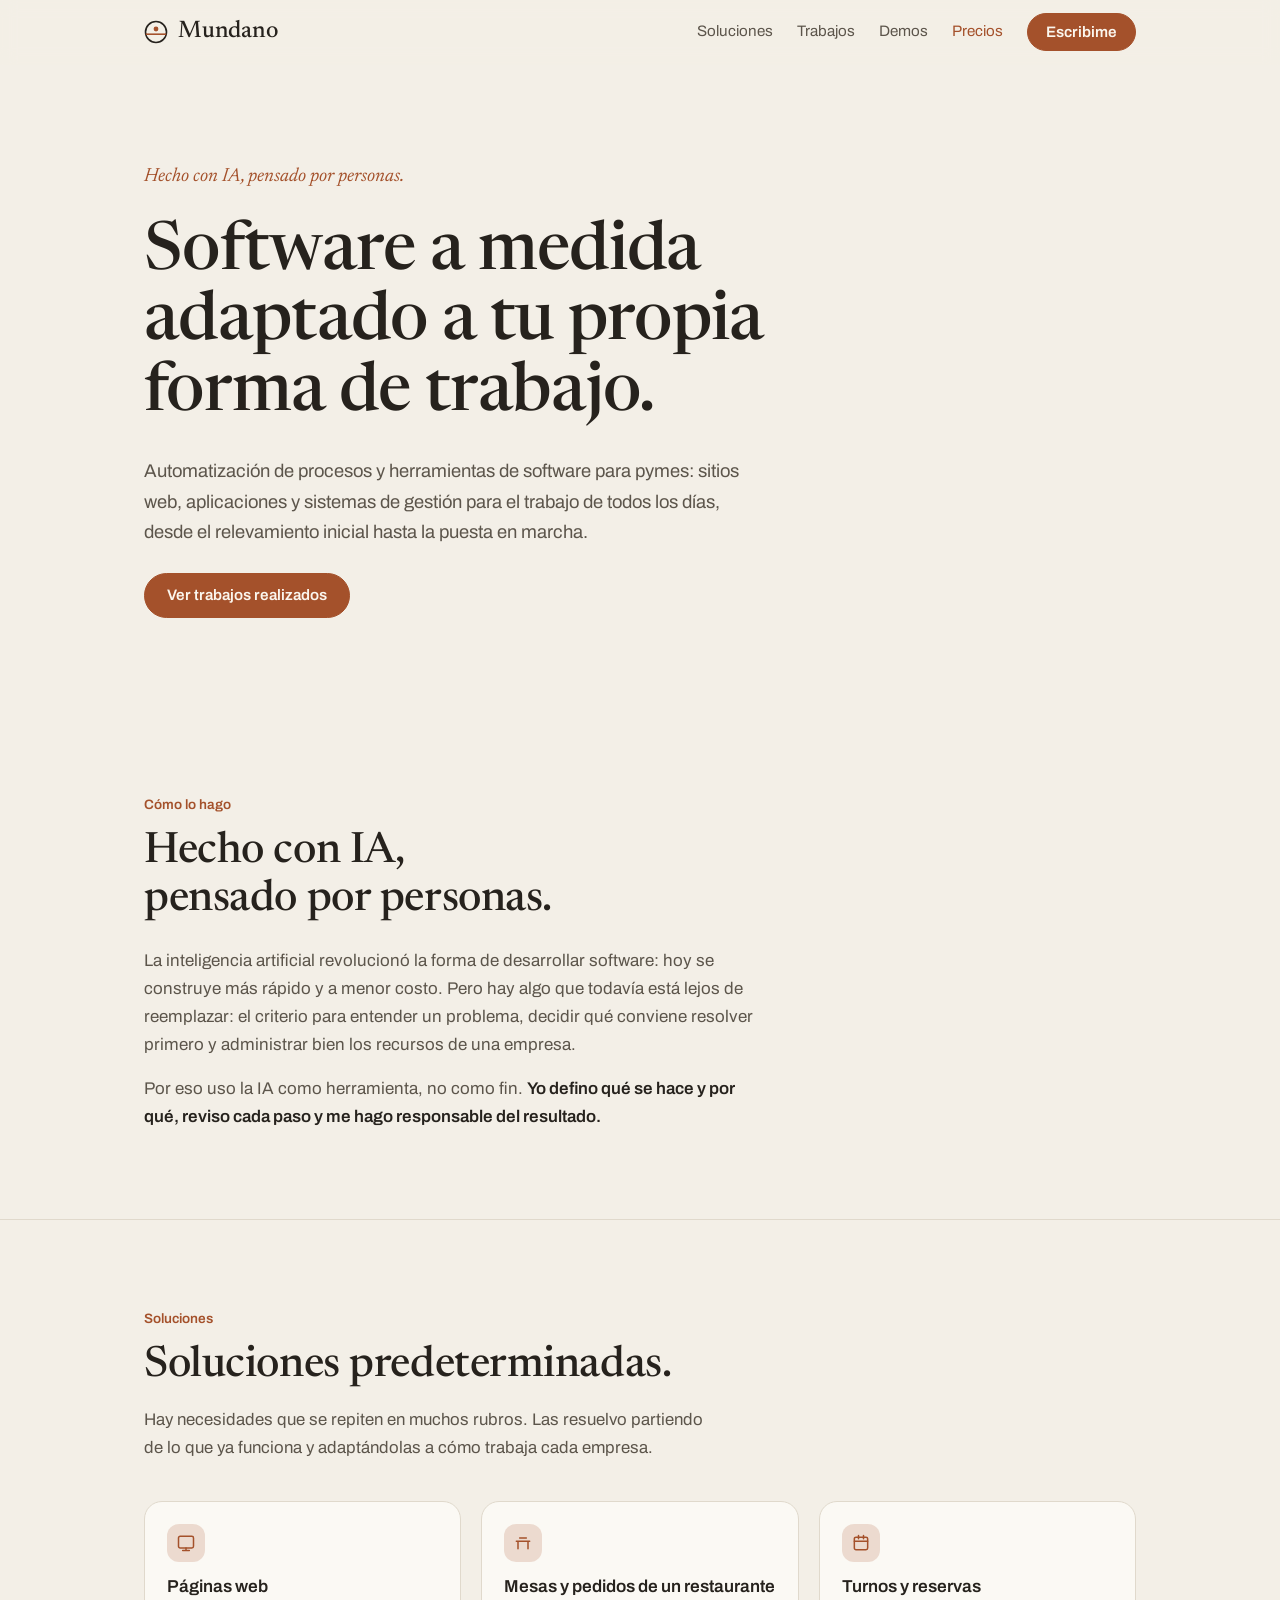
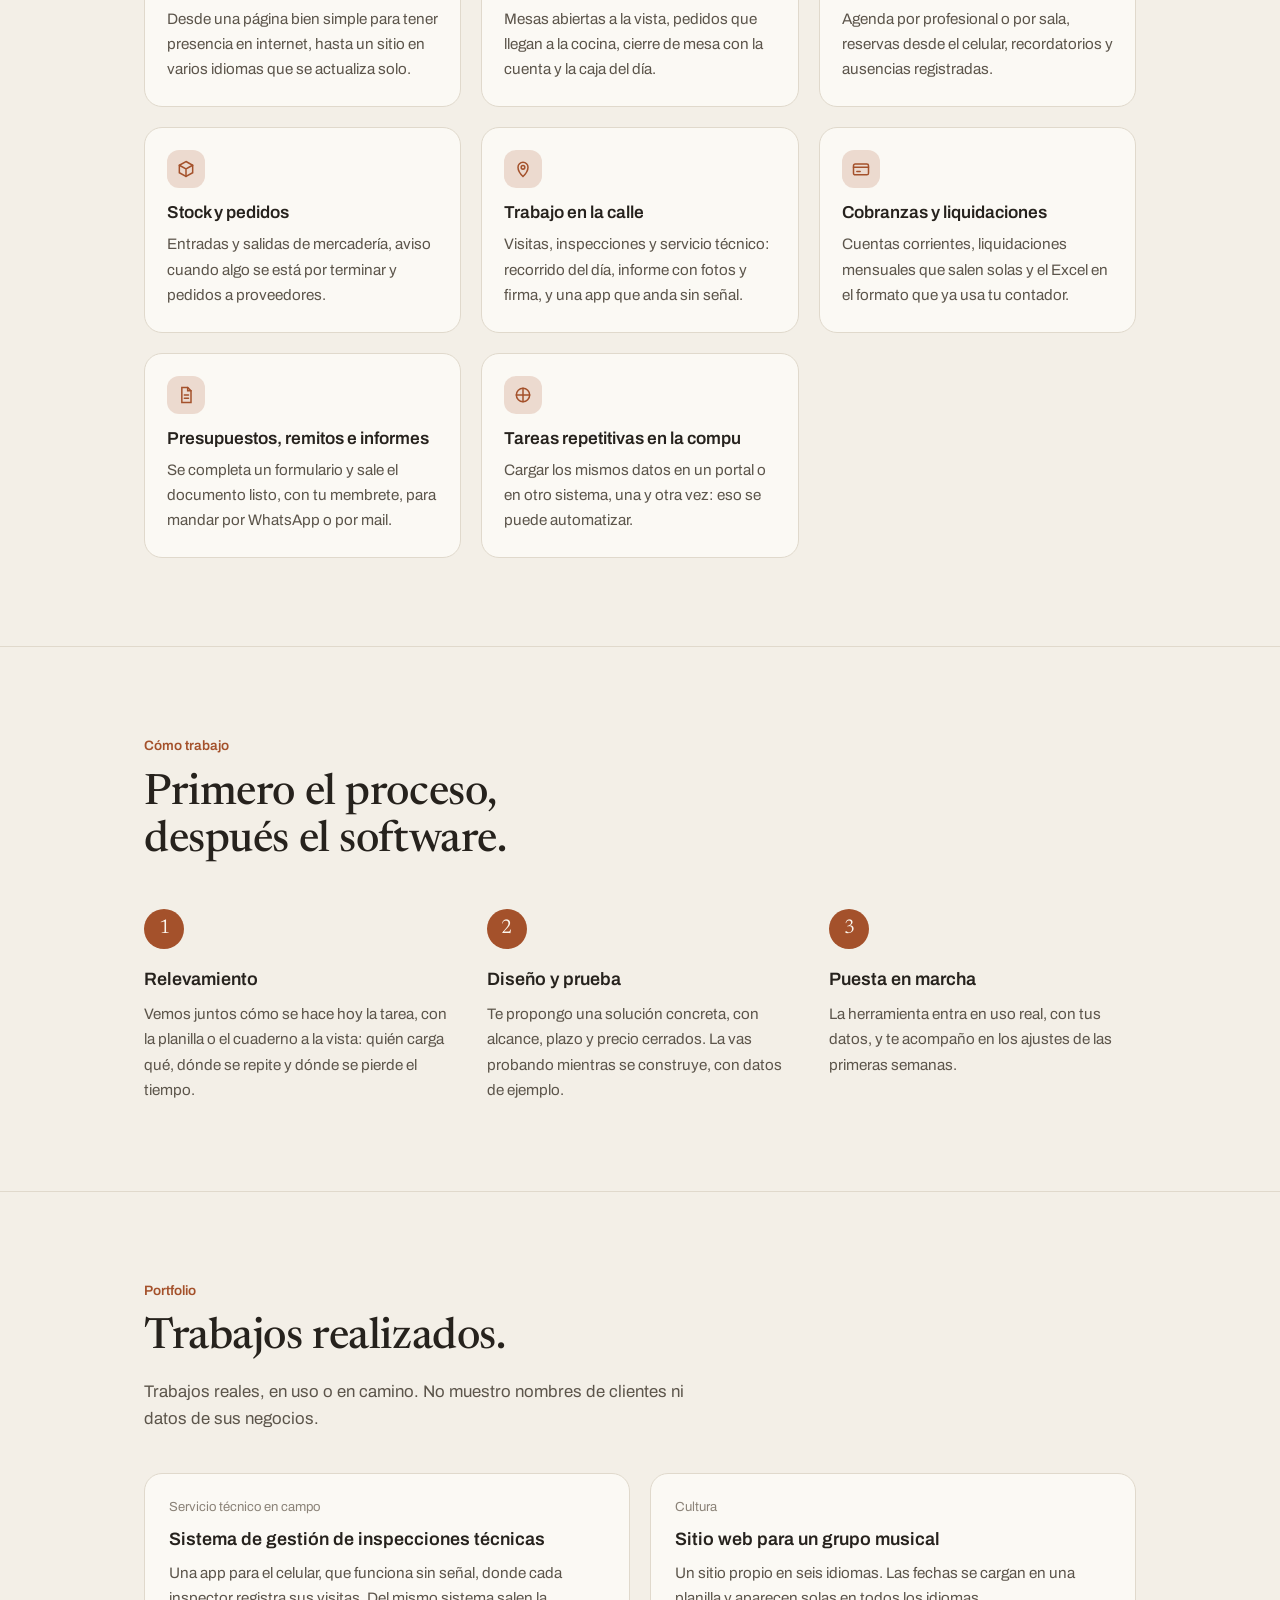
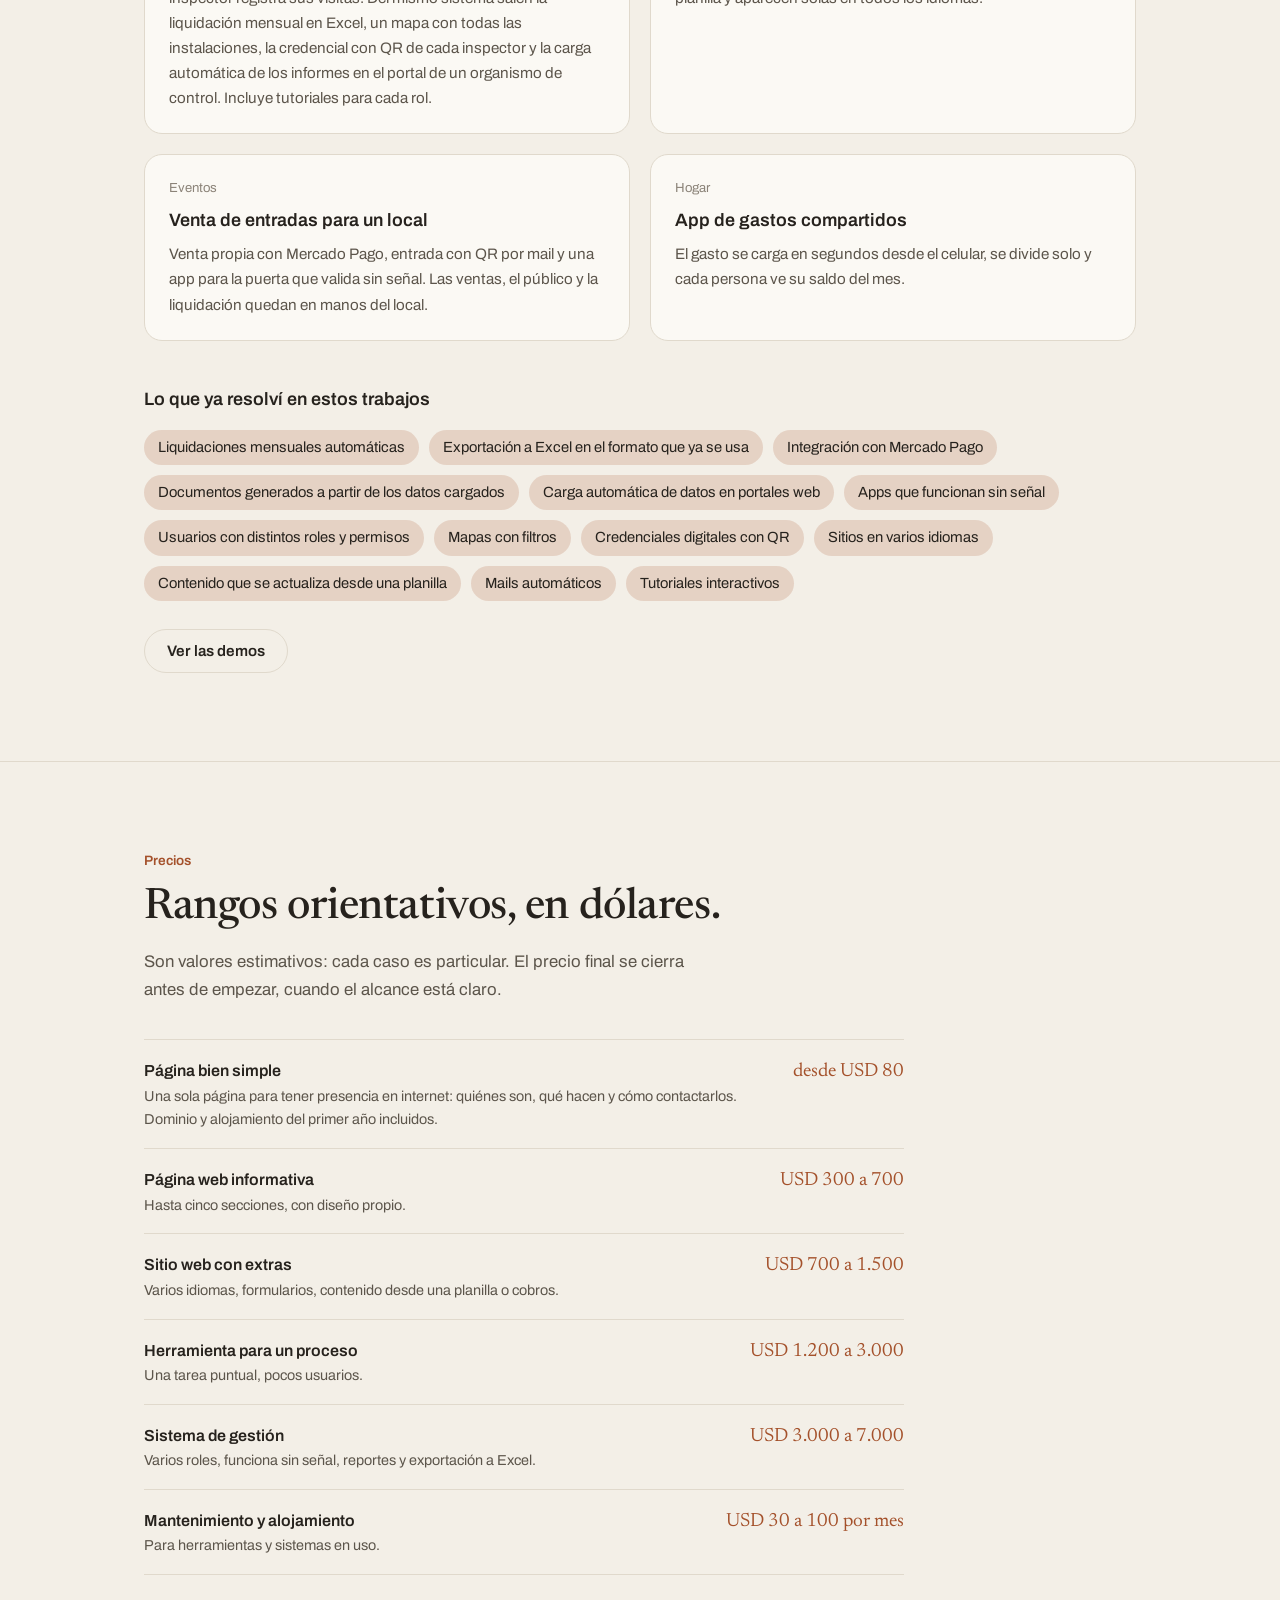
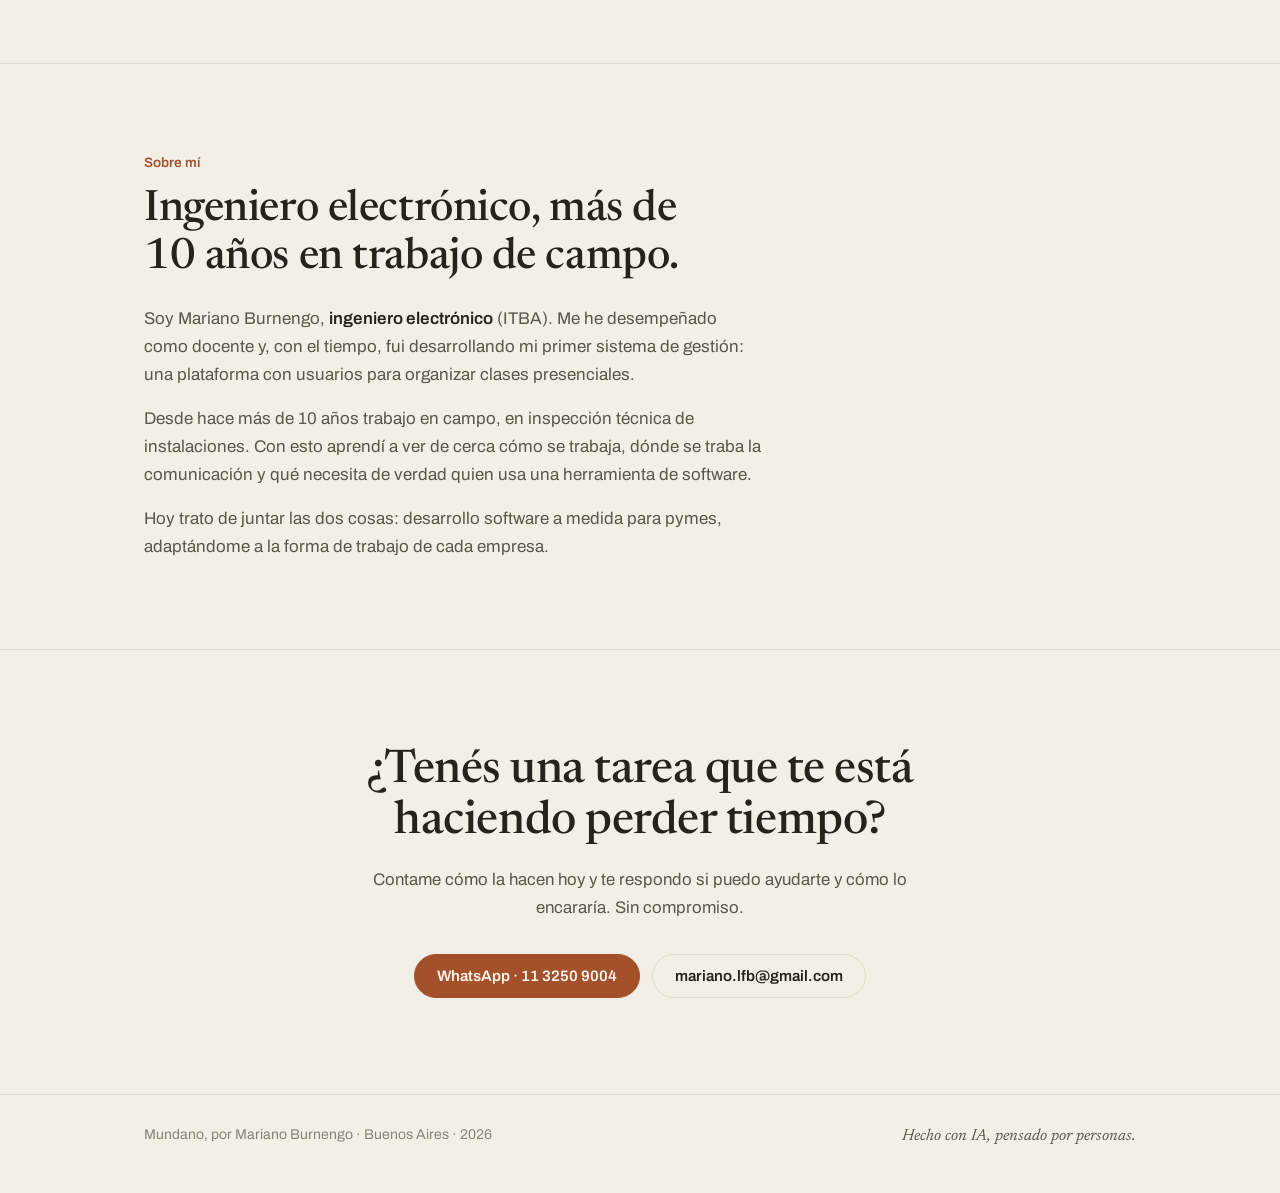
==== commit 4de507f1: "Textos corregidos: trabajos realizados, sin herramientas, bajada y sobre mí nuevos Co-Authored-By: C" ====
--- a/index.html
+++ b/index.html
@@ -12,7 +12,7 @@
 <meta property="og:locale" content="es_AR">
 <meta property="og:site_name" content="Mundano">
 <meta property="og:url" content="https://marianolfb.github.io/">
-<meta property="og:title" content="Mundano · Software a medida adaptado a la forma de trabajo de tu empresa.">
+<meta property="og:title" content="Mundano · Software a medida adaptado a tu propia forma de trabajo.">
 <meta property="og:description" content="Automatización de procesos y software a medida para pymes, por Mariano Burnengo. Hecho con IA, pensado por personas.">
 <meta property="og:image" content="https://marianolfb.github.io/compartir.png">
 <meta property="og:image:width" content="1200">
@@ -32,7 +32,7 @@
     </a>
     <nav class="nav" aria-label="Secciones">
       <a href="#soluciones">Soluciones</a>
-      <a href="#casos">Casos</a>
+      <a href="#trabajos">Trabajos</a>
       <a href="demos.html">Demos</a>
       <a href="#precios">Precios</a>
       <a class="btn" href="#contacto">Escribime</a>
@@ -44,11 +44,10 @@
 
   <section class="wrap portada">
     <p class="lema">Hecho con IA, pensado por personas.</p>
-    <h1 class="serif">Software a medida adaptado a la forma de trabajo de tu empresa.</h1>
-    <p class="bajada">Automatización de procesos y herramientas de software para pymes: lo que hoy se anota en papel, en planillas o en grupos de WhatsApp, ordenado en una app para el celular o en un sistema para la compu.</p>
+    <h1 class="serif">Software a medida adaptado a tu propia forma de trabajo.</h1>
+    <p class="bajada">Automatización de procesos y herramientas de software para pymes: sitios web, aplicaciones y sistemas de gestión para el trabajo de todos los días, desde el relevamiento inicial hasta la puesta en marcha.</p>
     <div class="acciones">
-      <a class="btn" href="diagnostico.html">Hacer el diagnóstico (2 minutos)</a>
-      <a class="btn suave" href="#casos">Ver casos resueltos</a>
+      <a class="btn" href="#trabajos">Ver trabajos realizados</a>
     </div>
   </section>
 
@@ -66,7 +65,7 @@
   <section class="sec" id="soluciones">
     <div class="wrap">
       <p class="etiqueta">Soluciones</p>
-      <h2 class="serif">Lo que más piden los negocios.</h2>
+      <h2 class="serif">Soluciones predeterminadas.</h2>
       <p class="intro">Hay necesidades que se repiten en muchos rubros. Las resuelvo partiendo de lo que ya funciona y adaptándolas a cómo trabaja cada empresa.</p>
       <div class="grilla">
         <div class="tarjeta">
@@ -98,11 +97,6 @@
           <div class="icono"><svg viewBox="0 0 24 24" fill="none" stroke="currentColor" stroke-width="1.8" stroke-linecap="round"><rect x="3" y="6" width="18" height="13" rx="2"/><path d="M3 10h18M7 15h4"/></svg></div>
           <h3>Cobranzas y liquidaciones</h3>
           <p>Cuentas corrientes, liquidaciones mensuales que salen solas y el Excel en el formato que ya usa tu contador.</p>
-        </div>
-        <div class="tarjeta">
-          <div class="icono"><svg viewBox="0 0 24 24" fill="none" stroke="currentColor" stroke-width="1.8" stroke-linecap="round"><path d="M4 8a2 2 0 0 0 0 4v4h16v-4a2 2 0 0 0 0-4V4H4z" transform="translate(0 2)"/><path d="M14 6v12" stroke-dasharray="2 2"/></svg></div>
-          <h3>Venta de entradas</h3>
-          <p>Venta propia con Mercado Pago, entrada con QR por mail y control de acceso en la puerta.</p>
         </div>
         <div class="tarjeta">
           <div class="icono"><svg viewBox="0 0 24 24" fill="none" stroke="currentColor" stroke-width="1.8" stroke-linecap="round"><path d="M7 3h7l4 4v14H7z"/><path d="M14 3v4h4M10 12h5M10 16h5"/></svg></div>
@@ -130,102 +124,50 @@
     </div>
   </section>
 
-  <section class="sec" id="casos">
-    <div class="wrap">
-      <p class="etiqueta">Casos</p>
-      <h2 class="serif">Problemas que ya resolví.</h2>
+  <section class="sec" id="trabajos">
+    <div class="wrap">
+      <p class="etiqueta">Portfolio</p>
+      <h2 class="serif">Trabajos realizados.</h2>
       <p class="intro">Trabajos reales, en uso o en camino. No muestro nombres de clientes ni datos de sus negocios.</p>
       <div class="casos">
         <article class="caso">
           <span class="rubro">Servicio técnico en campo</span>
-          <h3>Inspecciones anotadas en papel</h3>
-          <dl><dt>Problema</dt><dd>Cada visita se anotaba a mano y después se pasaba a una planilla, con errores de transcripción.</dd>
-          <dt>Solución</dt><dd>Una app para el celular con el recorrido del día y la ficha de cada equipo. Funciona sin señal, incluso en un subsuelo.</dd>
-          <dt>Resultado</dt><dd>El informe queda listo al terminar la visita, sin pasar nada en limpio.</dd></dl>
-        </article>
-        <article class="caso">
-          <span class="rubro">Servicio técnico en campo</span>
-          <h3>Carga repetida en un portal del gobierno</h3>
-          <dl><dt>Problema</dt><dd>Cada semana había que cargar uno por uno los mismos informes en el portal de un organismo de control.</dd>
-          <dt>Solución</dt><dd>Un ayudante que toma los datos ya registrados y completa el portal solo.</dd>
-          <dt>Resultado</dt><dd>Una tarea de horas de tipeo pasa a revisar y confirmar.</dd></dl>
-        </article>
-        <article class="caso">
-          <span class="rubro">Administración</span>
-          <h3>Liquidación mensual a mano</h3>
-          <dl><dt>Problema</dt><dd>A fin de mes había que juntar todas las visitas y armar la liquidación en Excel.</dd>
-          <dt>Solución</dt><dd>La liquidación sale del registro de visitas, en el mismo formato de Excel que ya se usaba.</dd>
-          <dt>Resultado</dt><dd>Un cierre de mes sin cuentas a mano ni diferencias.</dd></dl>
-        </article>
-        <article class="caso">
-          <span class="rubro">Logística</span>
-          <h3>¿Dónde está cada instalación?</h3>
-          <dl><dt>Problema</dt><dd>Las direcciones estaban en una lista y nadie tenía el panorama completo.</dd>
-          <dt>Solución</dt><dd>Un mapa con cada instalación ubicada y filtros por responsable.</dd>
-          <dt>Resultado</dt><dd>Repartir y reasignar zonas se decide mirando el mapa.</dd></dl>
-        </article>
-        <article class="caso">
-          <span class="rubro">Personal</span>
-          <h3>Identificar a quien visita un edificio</h3>
-          <dl><dt>Problema</dt><dd>Hacía falta una credencial que cualquiera pudiera verificar en el momento.</dd>
-          <dt>Solución</dt><dd>Credencial digital con un código QR que lleva a una página de verificación.</dd>
-          <dt>Resultado</dt><dd>Se verifica con la cámara del celular, sin llamar a nadie.</dd></dl>
-        </article>
-        <article class="caso">
-          <span class="rubro">Capacitación</span>
-          <h3>Enseñar una herramienta nueva</h3>
-          <dl><dt>Problema</dt><dd>Quienes iban a usar el sistema no eran técnicos y cada uno tenía un rol distinto.</dd>
-          <dt>Solución</dt><dd>Tutoriales interactivos por rol, que muestran paso a paso un mes de trabajo.</dd>
-          <dt>Resultado</dt><dd>Cada persona aprende sólo lo que le toca, a su ritmo.</dd></dl>
+          <h3>Sistema de gestión de inspecciones técnicas</h3>
+          <p>Una app para el celular, que funciona sin señal, donde cada inspector registra sus visitas. Del mismo sistema salen la liquidación mensual en Excel, un mapa con todas las instalaciones, la credencial con QR de cada inspector y la carga automática de los informes en el portal de un organismo de control. Incluye tutoriales para cada rol.</p>
         </article>
         <article class="caso">
           <span class="rubro">Cultura</span>
           <h3>Sitio web para un grupo musical</h3>
-          <dl><dt>Problema</dt><dd>Dependía de las redes sociales y las fechas había que actualizarlas a mano.</dd>
-          <dt>Solución</dt><dd>Un sitio propio en seis idiomas que toma las fechas de una planilla.</dd>
-          <dt>Resultado</dt><dd>Se carga una fecha en la planilla y aparece en todos los idiomas.</dd></dl>
+          <p>Un sitio propio en seis idiomas. Las fechas se cargan en una planilla y aparecen solas en todos los idiomas.</p>
         </article>
         <article class="caso">
           <span class="rubro">Eventos</span>
-          <h3>Venta de entradas con comisiones altas</h3>
-          <dl><dt>Problema</dt><dd>Un local con muchos eventos por mes dependía de plataformas grandes, con comisiones altas y poco control.</dd>
-          <dt>Solución</dt><dd>Venta propia con Mercado Pago, entrada con QR y una app de puerta que valida sin señal.</dd>
-          <dt>Resultado</dt><dd>Las ventas, el público y la liquidación quedan en manos del local.</dd></dl>
+          <h3>Venta de entradas para un local</h3>
+          <p>Venta propia con Mercado Pago, entrada con QR por mail y una app para la puerta que valida sin señal. Las ventas, el público y la liquidación quedan en manos del local.</p>
         </article>
         <article class="caso">
           <span class="rubro">Hogar</span>
-          <h3>Gastos compartidos en una planilla</h3>
-          <dl><dt>Problema</dt><dd>La planilla se desactualizaba y terminaba en discusiones sobre quién puso qué.</dd>
-          <dt>Solución</dt><dd>Una app donde se carga el gasto en segundos y se divide sola.</dd>
-          <dt>Resultado</dt><dd>Cada uno ve su saldo del mes en el momento.</dd></dl>
-        </article>
-      </div>
-    </div>
-  </section>
-
-  <section class="sec" id="probalo">
-    <div class="wrap">
-      <p class="etiqueta">Probalo</p>
-      <h2 class="serif">Tres herramientas para usar ahora.</h2>
-      <p class="intro">Funcionan en tu navegador. No se guarda ni se envía nada de lo que cargues.</p>
-      <div class="grilla">
-        <a class="tarjeta" href="diagnostico.html">
-          <h3>Diagnóstico</h3>
-          <p>Cinco preguntas para ver qué conviene automatizar en tu negocio y cuántas horas por mes se van hoy en eso.</p>
-          <span class="ir">Empezar →</span>
-        </a>
-        <a class="tarjeta" href="presupuesto.html">
-          <h3>Borrador de presupuesto</h3>
-          <p>Marcás qué necesitás y te muestra un rango de precio y de plazo, para tener una idea antes de hablar.</p>
-          <span class="ir">Armar borrador →</span>
-        </a>
-        <a class="tarjeta" href="informe.html">
-          <h3>Informe de visita</h3>
-          <p>Un ejemplo de formulario que arma el documento solo: completás, firmás con el dedo y sale el PDF.</p>
-          <span class="ir">Probar →</span>
-        </a>
-      </div>
-      <div class="acciones" style="margin-top:28px"><a class="btn suave" href="demos.html">Ver todas las demos</a></div>
+          <h3>App de gastos compartidos</h3>
+          <p>El gasto se carga en segundos desde el celular, se divide solo y cada persona ve su saldo del mes.</p>
+        </article>
+      </div>
+      <h3 class="subtitulo">Lo que ya resolví en estos trabajos</h3>
+      <ul class="resuelto">
+        <li>Liquidaciones mensuales automáticas</li>
+        <li>Exportación a Excel en el formato que ya se usa</li>
+        <li>Integración con Mercado Pago</li>
+        <li>Documentos generados a partir de los datos cargados</li>
+        <li>Carga automática de datos en portales web</li>
+        <li>Apps que funcionan sin señal</li>
+        <li>Usuarios con distintos roles y permisos</li>
+        <li>Mapas con filtros</li>
+        <li>Credenciales digitales con QR</li>
+        <li>Sitios en varios idiomas</li>
+        <li>Contenido que se actualiza desde una planilla</li>
+        <li>Mails automáticos</li>
+        <li>Tutoriales interactivos</li>
+      </ul>
+      <div class="acciones" style="margin-top:28px"><a class="btn suave" href="demos.html">Ver las demos</a></div>
     </div>
   </section>
 
@@ -233,7 +175,7 @@
     <div class="wrap">
       <p class="etiqueta">Precios</p>
       <h2 class="serif">Rangos orientativos, en dólares.</h2>
-      <p class="intro">El precio final se cierra antes de empezar, cuando el alcance está claro.</p>
+      <p class="intro">Son valores estimativos: cada caso es particular. El precio final se cierra antes de empezar, cuando el alcance está claro.</p>
       <div class="precios">
         <div class="precio"><div><b>Página bien simple</b><span>Una sola página para tener presencia en internet: quiénes son, qué hacen y cómo contactarlos. Dominio y alojamiento del primer año incluidos.</span></div><span class="monto">desde USD 80</span></div>
         <div class="precio"><div><b>Página web informativa</b><span>Hasta cinco secciones, con diseño propio.</span></div><span class="monto">USD 300 a 700</span></div>
@@ -242,18 +184,17 @@
         <div class="precio"><div><b>Sistema de gestión</b><span>Varios roles, funciona sin señal, reportes y exportación a Excel.</span></div><span class="monto">USD 3.000 a 7.000</span></div>
         <div class="precio"><div><b>Mantenimiento y alojamiento</b><span>Para herramientas y sistemas en uso.</span></div><span class="monto">USD 30 a 100 por mes</span></div>
       </div>
-      <div class="acciones" style="margin-top:28px"><a class="btn" href="presupuesto.html">Armar un borrador de presupuesto</a></div>
     </div>
   </section>
 
   <section class="sec" id="sobre-mi">
     <div class="wrap">
       <p class="etiqueta">Sobre mí</p>
-      <h2 class="serif">Ingeniero electrónico, con más de diez años en campo.</h2>
+      <h2 class="serif">Ingeniero electrónico, más de 10 años en trabajo de campo.</h2>
       <div class="texto">
-        <p>Soy Mariano Burnengo, <strong>ingeniero electrónico</strong> (ITBA). Empecé armando equipos electrónicos y, mientras terminaba la carrera, desarrollé mi primer sistema de gestión: una plataforma con usuarios para organizar clases presenciales.</p>
-        <p>Desde hace más de diez años trabajo en campo, en inspección técnica de instalaciones. Eso me enseñó a ver de cerca cómo se trabaja, dónde se traba la operación y qué necesita de verdad quien usa una herramienta.</p>
-        <p>Hoy junto las dos cosas: desarrollo software a medida para pymes, adaptado a la forma de trabajo de cada empresa. Mundano es el lugar donde muestro esos trabajos.</p>
+        <p>Soy Mariano Burnengo, <strong>ingeniero electrónico</strong> (ITBA). Me he desempeñado como docente y, con el tiempo, fui desarrollando mi primer sistema de gestión: una plataforma con usuarios para organizar clases presenciales.</p>
+        <p>Desde hace más de 10 años trabajo en campo, en inspección técnica de instalaciones. Con esto aprendí a ver de cerca cómo se trabaja, dónde se traba la comunicación y qué necesita de verdad quien usa una herramienta de software.</p>
+        <p>Hoy trato de juntar las dos cosas: desarrollo software a medida para pymes, adaptándome a la forma de trabajo de cada empresa.</p>
       </div>
     </div>
   </section>
@@ -288,7 +229,7 @@
         links.forEach(function (a) { if (a.getAttribute("href") === "#" + e.target.id) a.setAttribute("aria-current", "true"); else a.removeAttribute("aria-current"); });
       });
     }, { rootMargin: "-25% 0px -65% 0px" });
-    ["soluciones", "casos", "precios", "contacto"].forEach(function (id) { var el = document.getElementById(id); if (el) io.observe(el); });
+    ["soluciones", "trabajos", "precios", "contacto"].forEach(function (id) { var el = document.getElementById(id); if (el) io.observe(el); });
   })();
 </script>
 
--- a/estilo.css
+++ b/estilo.css
@@ -164,3 +164,9 @@
   .sec,.contacto{padding:64px 0}
 }
 @media (prefers-reduced-motion:reduce){html{scroll-behavior:auto}*{transition:none!important}}
+
+/* trabajos realizados */
+.caso p{font-size:.95rem;color:var(--tinta-suave)}
+.subtitulo{font-size:1.12rem;font-weight:600;margin-top:44px}
+.resuelto{list-style:none;padding:0;margin:16px 0 0;display:flex;flex-wrap:wrap;gap:10px}
+.resuelto li{background:var(--sel);border-radius:999px;padding:8px 14px;font-size:.92rem;line-height:1.3}
